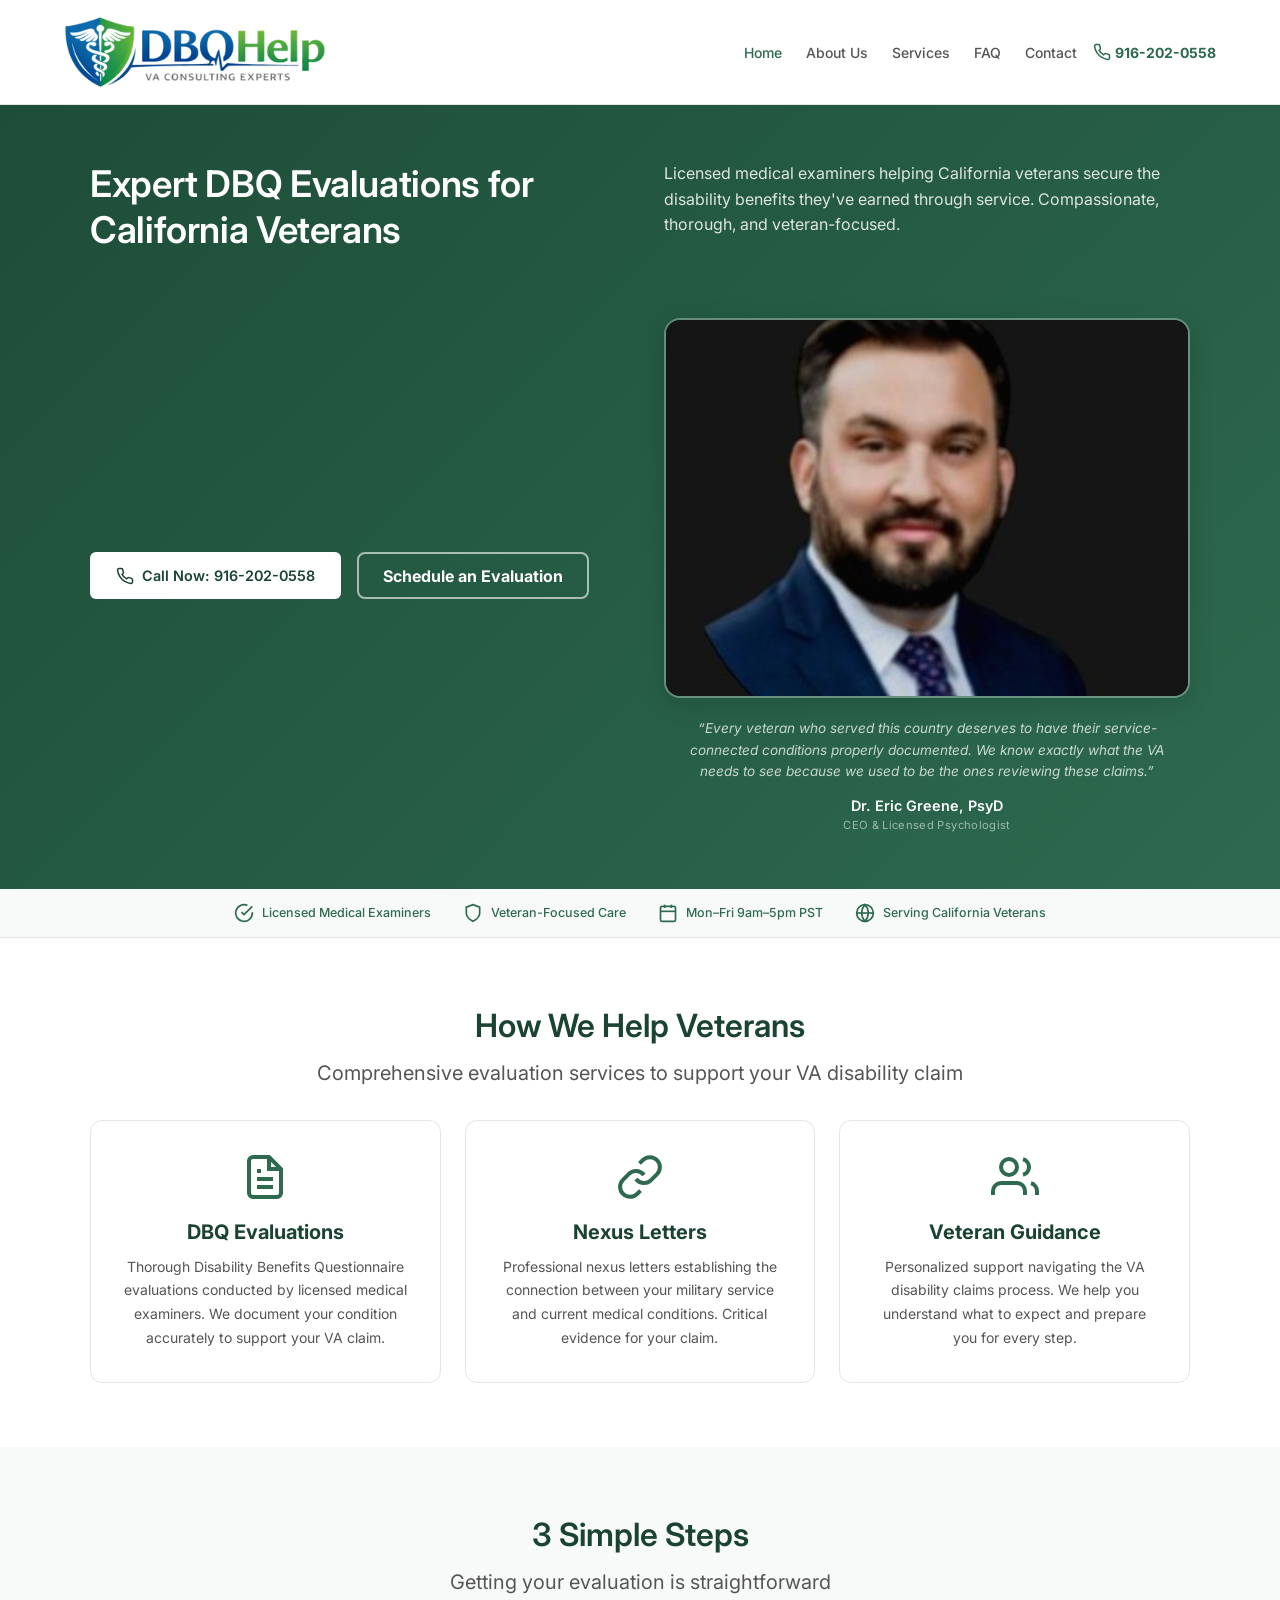
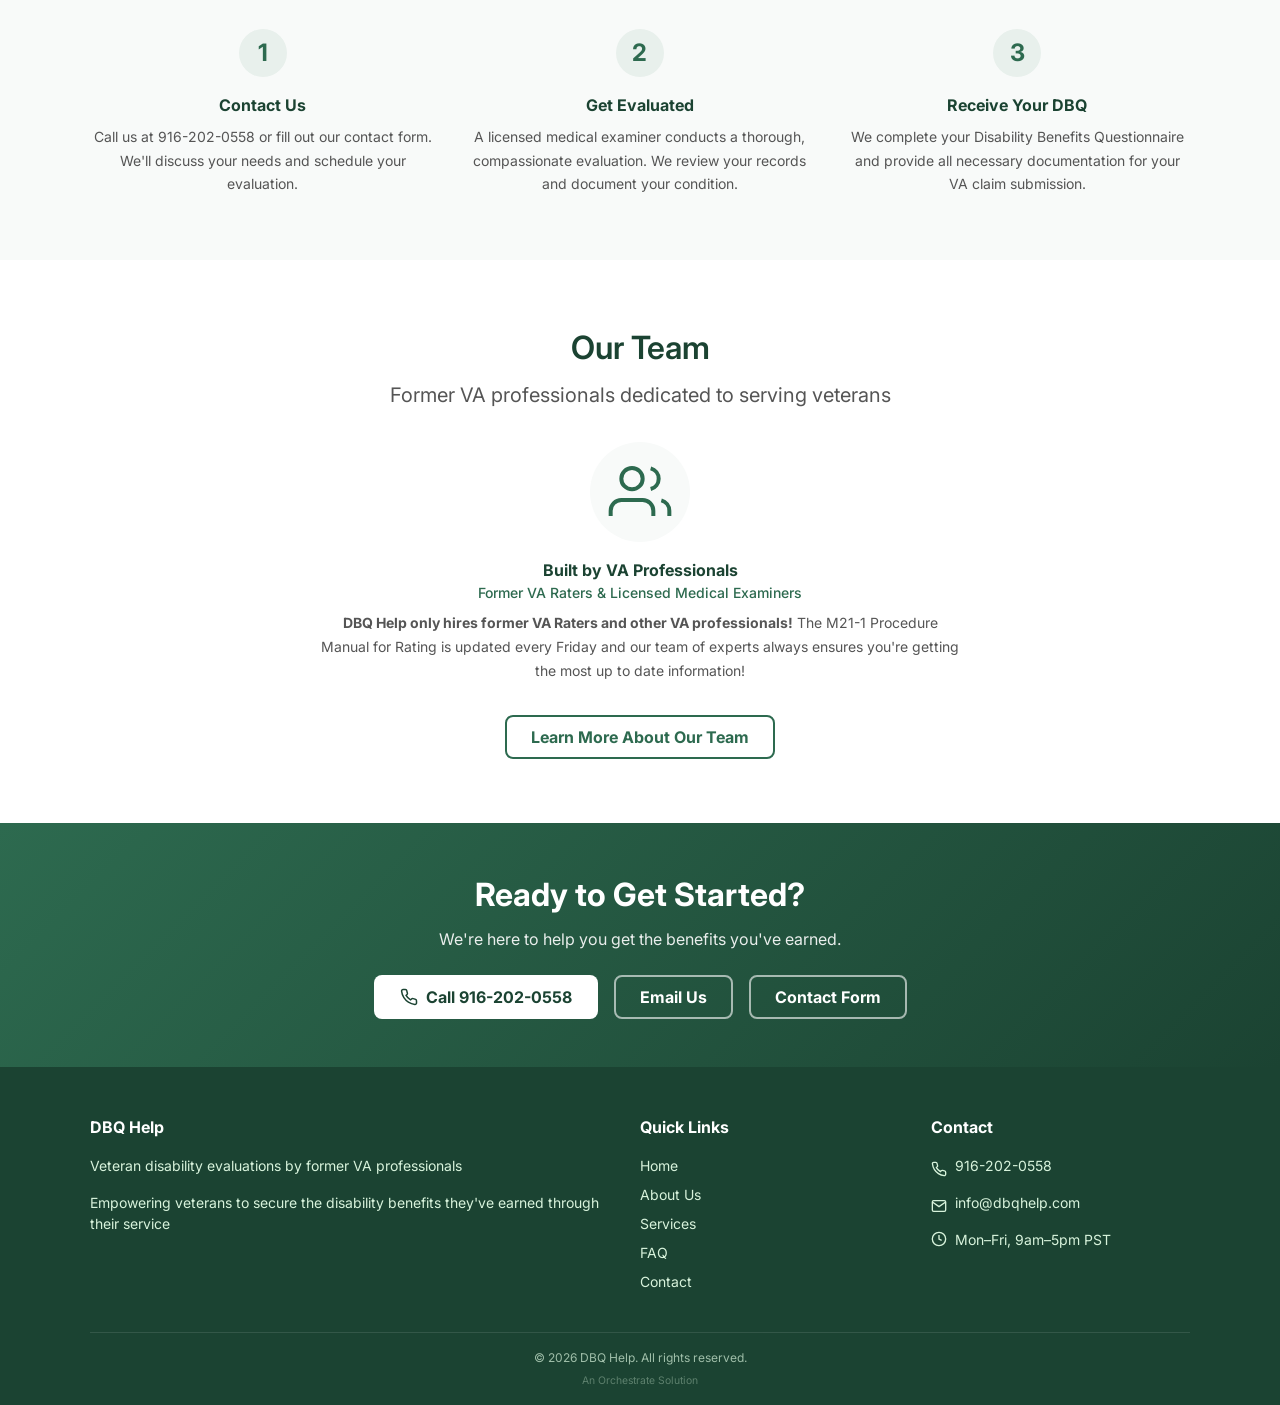
==== index.html @ 35b71bf2 "fix: Dr. Eric Greene (not Pete Green), add real photo" ====
<!DOCTYPE html><html data-theme="light" lang="en"><head><meta charset="UTF-8"><meta content="width=device-width,initial-scale=1" name="viewport"><link rel="icon" href="favicon.ico" type="image/x-icon"><link rel="apple-touch-icon" href="apple-touch-icon.png"><title>DBQ Help | California Veteran Disability Evaluations by Licensed Medical Examiners</title><meta content="Expert California DBQ evaluations, nexus letters, and veteran disability claim support from licensed medical examiners. Call 916-202-0558 for your evaluation today." name="description"><meta content="DBQ Help" name="author"><meta content="index, follow" name="robots"><meta content="#1b4332" name="theme-color"><link href="https://dbqhelp.com/" rel="canonical"><meta content="website" property="og:type"><meta content="https://dbqhelp.com/" property="og:url"><meta content="DBQ Help | California Veteran Disability Evaluations by Licensed Medical Examiners" property="og:title"><meta content="Expert DBQ evaluations, nexus letters, and veteran disability claim support. Licensed medical examiners serving California veterans." property="og:description"><meta content="DBQ Help" property="og:site_name"><meta property="og:image" content="https://dbqhelp.com/img/og-share.jpg"><meta property="og:image:width" content="1200"><meta property="og:image:height" content="630"><meta content="en_US" property="og:locale"><meta content="summary" name="twitter:card"><meta content="DBQ Help | Veteran Disability Evaluations" name="twitter:title"><meta content="Expert DBQ evaluations and nexus letters from licensed medical examiners. Call 916-202-0558." name="twitter:description"><meta name="twitter:image" content="https://dbqhelp.com/img/og-share.jpg"><script type="application/ld+json">{
    "@context": "https://schema.org",
    "@type": "MedicalBusiness",
    "name": "DBQ Help",
    "description": "Expert California DBQ evaluations, nexus letters, and veteran disability claim support from licensed medical examiners serving veterans throughout California.",
    "url": "https://dbqhelp.com/",
    "telephone": "+1-916-202-0558",
    "email": "info@dbqhelp.com",
    "priceRange": "$$",
    "openingHours": "Mo-Fr 09:00-17:00",
    "areaServed": { "@type": "State", "name": "California" },
    "medicalSpecialty": "Medical Evaluation"
  }</script><link href="https://fonts.googleapis.com" rel="preconnect"><link href="https://fonts.gstatic.com" rel="preconnect" crossorigin><link href="https://fonts.googleapis.com/css2?family=Inter:wght@400;500;700&display=swap" rel="stylesheet"><link href="cup-bundle.css" rel="stylesheet"><link href="dbq-theme.css" rel="stylesheet"><link href="dbq-mockup-a.css" rel="stylesheet"><script src="cup.js" type="module"></script><script src="https://orchestrate.solutions/badge.js" defer></script><meta name="geo.region" content="US-CA"><meta name="geo.placename" content="Sacramento, California"></head><body class="dbq-page"><a href="#main" class="dbq-skip-link">Skip to main content</a><header class="dbq-header" role="banner"><div class="dbq-header__inner"><a href="index.html" class="dbq-header__logo" aria-label="DBQ Help Home"><img src="logo.png" alt="DBQ Help" height="72" style="display:block"> </a><button aria-controls="main-nav" aria-expanded="false" aria-label="Toggle navigation" class="dbq-header__menu-btn" id="menu-toggle"><svg fill="none" stroke="currentColor" stroke-width="2" viewBox="0 0 24 24" aria-hidden="true" height="24" width="24"><path d="M3 12h18M3 6h18M3 18h18"/></svg></button><nav aria-label="Main navigation" class="dbq-header__nav" id="main-nav" role="navigation"><a href="index.html" aria-current="page">Home</a> <a href="about.html">About Us</a> <a href="services.html">Services</a> <a href="faq.html">FAQ</a> <a href="contact.html">Contact</a></nav><a href="tel:+19162020558" class="cup-hit-fill dbq-header__phone" aria-label="Call us at 916-202-0558"><svg fill="none" stroke="currentColor" stroke-width="2" viewBox="0 0 24 24" aria-hidden="true" height="18" width="18"><path d="M22 16.92v3a2 2 0 0 1-2.18 2 19.79 19.79 0 0 1-8.63-3.07 19.5 19.5 0 0 1-6-6 19.79 19.79 0 0 1-3.07-8.67A2 2 0 0 1 4.11 2h3a2 2 0 0 1 2 1.72 12.84 12.84 0 0 0 .7 2.81 2 2 0 0 1-.45 2.11L8.09 9.91a16 16 0 0 0 6 6l1.27-1.27a2 2 0 0 1 2.11-.45 12.84 12.84 0 0 0 2.81.7A2 2 0 0 1 22 16.92z"/></svg> <span class="dbq-phone-text">916-202-0558</span></a></div></header><main class="dbq-main" id="main"><section class="dbq-hero" aria-labelledby="hero-heading"><div class="dbq-hero__inner"><h1 id="hero-heading">Expert DBQ Evaluations for California Veterans</h1><p class="dbq-hero__subtitle">Licensed medical examiners helping California veterans secure the disability benefits they've earned through service. Compassionate, thorough, and veteran-focused.</p><div class="dbq-hero__actions"><a href="tel:+19162020558" class="dbq-btn dbq-btn--primary"><svg fill="none" stroke="currentColor" stroke-width="2" viewBox="0 0 24 24" aria-hidden="true" height="18" width="18"><path d="M22 16.92v3a2 2 0 0 1-2.18 2 19.79 19.79 0 0 1-8.63-3.07 19.5 19.5 0 0 1-6-6 19.79 19.79 0 0 1-3.07-8.67A2 2 0 0 1 4.11 2h3a2 2 0 0 1 2 1.72 12.84 12.84 0 0 0 .7 2.81 2 2 0 0 1-.45 2.11L8.09 9.91a16 16 0 0 0 6 6l1.27-1.27a2 2 0 0 1 2.11-.45 12.84 12.84 0 0 0 2.81.7A2 2 0 0 1 22 16.92z"/></svg> Call Now: 916-202-0558 </a><a href="contact.html" class="dbq-btn dbq-btn--secondary">Schedule an Evaluation</a></div><div class="dbq-hero__person"><div class="dbq-hero__photo"><img src="img/dr-greene.png" alt="Dr. Eric Greene — Licensed Psychologist and CEO of DBQ Help" width="600" height="750" loading="eager"></div><div class="dbq-hero__quote"><p class="dbq-hero__quote-text">“Every veteran who served this country deserves to have their service-connected conditions properly documented. We know exactly what the VA needs to see because we used to be the ones reviewing these claims.”</p><p class="dbq-hero__quote-author">Dr. Eric Greene, PsyD</p><p class="dbq-hero__quote-title">CEO &amp; Licensed Psychologist</p></div></div></div></section><section class="dbq-trust" aria-label="Trust indicators"><div class="dbq-trust__inner"><div class="dbq-trust__item"><svg fill="none" stroke="currentColor" stroke-width="2" viewBox="0 0 24 24" aria-hidden="true"><path d="M22 11.08V12a10 10 0 1 1-5.93-9.14"/><polyline points="22 4 12 14.01 9 11.01"/></svg> Licensed Medical Examiners</div><div class="dbq-trust__item"><svg fill="none" stroke="currentColor" stroke-width="2" viewBox="0 0 24 24" aria-hidden="true"><path d="M12 22s8-4 8-10V5l-8-3-8 3v7c0 6 8 10 8 10z"/></svg> Veteran-Focused Care</div><div class="dbq-trust__item"><svg fill="none" stroke="currentColor" stroke-width="2" viewBox="0 0 24 24" aria-hidden="true"><rect height="18" rx="2" ry="2" width="18" x="3" y="4"/><line x1="16" x2="16" y1="2" y2="6"/><line x1="8" x2="8" y1="2" y2="6"/><line x1="3" x2="21" y1="10" y2="10"/></svg> Mon–Fri 9am–5pm PST</div><div class="dbq-trust__item"><svg fill="none" stroke="currentColor" stroke-width="2" viewBox="0 0 24 24" aria-hidden="true"><circle cx="12" cy="12" r="10"/><path d="M2 12h20"/><path d="M12 2a15.3 15.3 0 0 1 4 10 15.3 15.3 0 0 1-4 10 15.3 15.3 0 0 1-4-10 15.3 15.3 0 0 1 4-10z"/></svg> Serving California Veterans</div></div></section><section class="dbq-section" aria-labelledby="services-heading"><div class="dbq-container"><div class="dbq-section__header"><h2 id="services-heading">How We Help Veterans</h2><p>Comprehensive evaluation services to support your VA disability claim</p></div><div class="dbq-cards"><div class="dbq-card"><div class="dbq-card__icon"><svg fill="none" stroke="currentColor" stroke-width="2" viewBox="0 0 24 24" aria-hidden="true"><path d="M14 2H6a2 2 0 0 0-2 2v16a2 2 0 0 0 2 2h12a2 2 0 0 0 2-2V8z"/><polyline points="14 2 14 8 20 8"/><line x1="16" x2="8" y1="13" y2="13"/><line x1="16" x2="8" y1="17" y2="17"/><polyline points="10 9 9 9 8 9"/></svg></div><h3>DBQ Evaluations</h3><p>Thorough Disability Benefits Questionnaire evaluations conducted by licensed medical examiners. We document your condition accurately to support your VA claim.</p></div><div class="dbq-card"><div class="dbq-card__icon"><svg fill="none" stroke="currentColor" stroke-width="2" viewBox="0 0 24 24" aria-hidden="true"><path d="M10 13a5 5 0 0 0 7.54.54l3-3a5 5 0 0 0-7.07-7.07l-1.72 1.71"/><path d="M14 11a5 5 0 0 0-7.54-.54l-3 3a5 5 0 0 0 7.07 7.07l1.71-1.71"/></svg></div><h3>Nexus Letters</h3><p>Professional nexus letters establishing the connection between your military service and current medical conditions. Critical evidence for your claim.</p></div><div class="dbq-card"><div class="dbq-card__icon"><svg fill="none" stroke="currentColor" stroke-width="2" viewBox="0 0 24 24" aria-hidden="true"><path d="M17 21v-2a4 4 0 0 0-4-4H5a4 4 0 0 0-4 4v2"/><circle cx="9" cy="7" r="4"/><path d="M23 21v-2a4 4 0 0 0-3-3.87"/><path d="M16 3.13a4 4 0 0 1 0 7.75"/></svg></div><h3>Veteran Guidance</h3><p>Personalized support navigating the VA disability claims process. We help you understand what to expect and prepare you for every step.</p></div></div></div></section><section class="dbq-section dbq-section--alt" aria-labelledby="process-heading"><div class="dbq-container"><div class="dbq-section__header"><h2 id="process-heading">3 Simple Steps</h2><p>Getting your evaluation is straightforward</p></div><div class="dbq-steps"><div class="dbq-step"><div class="dbq-step__number">1</div><h3>Contact Us</h3><p>Call us at 916-202-0558 or fill out our contact form. We'll discuss your needs and schedule your evaluation.</p></div><div class="dbq-step"><div class="dbq-step__number">2</div><h3>Get Evaluated</h3><p>A licensed medical examiner conducts a thorough, compassionate evaluation. We review your records and document your condition.</p></div><div class="dbq-step"><div class="dbq-step__number">3</div><h3>Receive Your DBQ</h3><p>We complete your Disability Benefits Questionnaire and provide all necessary documentation for your VA claim submission.</p></div></div></div></section><section class="dbq-section" aria-labelledby="team-heading"><div class="dbq-container"><div class="dbq-section__header"><h2 id="team-heading">Our Team</h2><p>Former VA professionals dedicated to serving veterans</p></div><div class="dbq-team"><div class="dbq-bio" style="max-width:640px;margin:0 auto;text-align:center"><div class="dbq-bio__photo" aria-hidden="true"><svg fill="none" stroke="currentColor" stroke-width="1.5" viewBox="0 0 24 24" height="64" width="64"><path d="M17 21v-2a4 4 0 0 0-4-4H5a4 4 0 0 0-4 4v2"/><circle cx="9" cy="7" r="4"/><path d="M23 21v-2a4 4 0 0 0-3-3.87"/><path d="M16 3.13a4 4 0 0 1 0 7.75"/></svg></div><h3>Built by VA Professionals</h3><p class="dbq-bio__title">Former VA Raters &amp; Licensed Medical Examiners</p><p><strong>DBQ Help only hires former VA Raters and other VA professionals!</strong> The M21-1 Procedure Manual for Rating is updated every Friday and our team of experts always ensures you're getting the most up to date information!</p></div></div><div style="text-align:center;margin-top:var(--cup-space-xl)"><a href="about.html" class="dbq-btn dbq-btn--outline">Learn More About Our Team</a></div></div></section><section class="dbq-cta" aria-labelledby="cta-heading"><h2 id="cta-heading">Ready to Get Started?</h2><p>We're here to help you get the benefits you've earned.</p><div class="dbq-cta__actions"><a href="tel:+19162020558" class="dbq-btn dbq-btn--primary"><svg fill="none" stroke="currentColor" stroke-width="2" viewBox="0 0 24 24" aria-hidden="true" height="18" width="18"><path d="M22 16.92v3a2 2 0 0 1-2.18 2 19.79 19.79 0 0 1-8.63-3.07 19.5 19.5 0 0 1-6-6 19.79 19.79 0 0 1-3.07-8.67A2 2 0 0 1 4.11 2h3a2 2 0 0 1 2 1.72 12.84 12.84 0 0 0 .7 2.81 2 2 0 0 1-.45 2.11L8.09 9.91a16 16 0 0 0 6 6l1.27-1.27a2 2 0 0 1 2.11-.45 12.84 12.84 0 0 0 2.81.7A2 2 0 0 1 22 16.92z"/></svg> Call 916-202-0558 </a><a href="mailto:info@dbqhelp.com" class="dbq-btn dbq-btn--secondary">Email Us</a> <a href="contact.html" class="dbq-btn dbq-btn--secondary">Contact Form</a></div></section></main><footer class="dbq-footer" role="contentinfo"><div class="dbq-footer__inner"><div><h3>DBQ Help</h3><p>Veteran disability evaluations by former VA professionals</p><p>Empowering veterans to secure the disability benefits they've earned through their service</p></div><div><h3>Quick Links</h3><a href="index.html">Home</a> <a href="about.html">About Us</a> <a href="services.html">Services</a> <a href="faq.html">FAQ</a> <a href="contact.html">Contact</a></div><div><h3>Contact</h3><div class="dbq-footer__contact-item"><svg fill="none" stroke="currentColor" stroke-width="2" viewBox="0 0 24 24" aria-hidden="true"><path d="M22 16.92v3a2 2 0 0 1-2.18 2 19.79 19.79 0 0 1-8.63-3.07 19.5 19.5 0 0 1-6-6 19.79 19.79 0 0 1-3.07-8.67A2 2 0 0 1 4.11 2h3a2 2 0 0 1 2 1.72 12.84 12.84 0 0 0 .7 2.81 2 2 0 0 1-.45 2.11L8.09 9.91a16 16 0 0 0 6 6l1.27-1.27a2 2 0 0 1 2.11-.45 12.84 12.84 0 0 0 2.81.7A2 2 0 0 1 22 16.92z"/></svg> <a href="tel:+19162020558">916-202-0558</a></div><div class="dbq-footer__contact-item"><svg fill="none" stroke="currentColor" stroke-width="2" viewBox="0 0 24 24" aria-hidden="true"><path d="M4 4h16c1.1 0 2 .9 2 2v12c0 1.1-.9 2-2 2H4c-1.1 0-2-.9-2-2V6c0-1.1.9-2 2-2z"/><polyline points="22,6 12,13 2,6"/></svg> <a href="mailto:info@dbqhelp.com">info@dbqhelp.com</a></div><div class="dbq-footer__contact-item"><svg fill="none" stroke="currentColor" stroke-width="2" viewBox="0 0 24 24" aria-hidden="true"><circle cx="12" cy="12" r="10"/><polyline points="12 6 12 12 16 14"/></svg> Mon–Fri, 9am–5pm PST</div></div></div><div class="dbq-footer__bottom"><p>© 2026 DBQ Help. All rights reserved.</p><cup-powered-by></cup-powered-by></div></footer><script src="dbq-app.js"></script><!-- Analytics --><script async src="https://www.googletagmanager.com/gtag/js?id=G-XXXXXXXXXX"></script><script>window.dataLayer=window.dataLayer||[];function gtag(){dataLayer.push(arguments)}gtag("js",new Date);gtag("config","G-XXXXXXXXXX")</script><script>(function(c,l,a,r,i,t,y){c[a]=c[a]||function(){(c[a].q=c[a].q||[]).push(arguments)};t=l.createElement(r);t.async=1;t.src="https://www.clarity.ms/tag/"+i;y=l.getElementsByTagName(r)[0];y.parentNode.insertBefore(t,y)})(window,document,"clarity","script","CLARITY_ID")</script></body></html>
---- cup-bundle.css ----
/* cup-core production bundle — single file, no @import waterfall */
/* Generated: 2026-04-17 — includes: reset, tokens, a11y, nano, micro, components, motion, responsive, print, light theme */
/* Excluded: dark.css (unused — site is light-only) */

/* Explicit layer order: cup-override LAST so dbq-theme.css overrides default theme */
@layer cup-reset, cup-tokens, cup-nano, cup-micro, cup-component, cup-motion, cup-theme, cup-override;

/* === reset.css === */
/* cup-core/reset.css — Minimal Reset
 * Opinionated defaults for consistent cross-browser rendering.
 * Does not fight the platform — just normalizes the gaps. */

@layer cup-reset {
  *,
  *::before,
  *::after {
    box-sizing: border-box;
  }

  * {
    margin: 0;
    padding: 0;
  }

  html {
    color-scheme: dark light;
    -webkit-text-size-adjust: 100%;
    -moz-text-size-adjust: 100%;
    text-size-adjust: 100%;
    -webkit-font-smoothing: antialiased;
    -moz-osx-font-smoothing: grayscale;
  }

  body {
    font-family: var(--cup-font-family);
    font-size: var(--cup-font-size-base);
    line-height: var(--cup-line-height);
    color: var(--cup-color-on-surface);
    background-color: var(--cup-color-surface);
  }

  img,
  picture,
  video,
  canvas,
  svg {
    display: block;
    max-width: 100%;
  }

  input,
  button,
  textarea,
  select {
    font: inherit;
    color: inherit;
  }

  button {
    cursor: pointer;
    border: none;
    background: none;
  }

  a {
    color: inherit;
    text-decoration: none;
  }

  ul,
  ol {
    list-style: none;
  }

  table {
    border-collapse: collapse;
    border-spacing: 0;
  }

  h1, h2, h3, h4, h5, h6 {
    font-size: inherit;
    font-weight: inherit;
  }

  fieldset {
    border: none;
  }

  /* Remove default summary marker */
  summary {
    cursor: pointer;
  }

  /* Hidden but accessible */
  .cup-sr-only {
    position: absolute;
    width: 1px;
    height: 1px;
    padding: 0;
    margin: -1px;
    overflow: hidden;
    clip: rect(0, 0, 0, 0);
    white-space: nowrap;
    border: 0;
  }
}


/* === tokens.css === */
/* cup-core/tokens.css — Design Tokens
 * All visual decisions as CSS custom properties.
 * Override at any scope to customize. */

@layer cup-tokens {
:root {
  /* ── Color: Semantic, not decorative ── */
  --cup-color-surface:      #1a1a2e;
  --cup-color-on-surface:   #e0e0e0;
  --cup-color-surface-alt:  #16213e;
  --cup-color-primary:      #4fc3f7;
  --cup-color-on-primary:   #000000;
  --cup-color-secondary:    #b0bec5;
  --cup-color-error:        #ef5350;
  --cup-color-on-error:     #ffffff;
  --cup-color-success:      #66bb6a;
  --cup-color-warning:      #ffa726;
  --cup-color-info:         #29b6f6;
  --cup-color-border:       #333333;
  --cup-color-focus:        #4fc3f7;
  --cup-color-disabled:     #555555;
  --cup-color-on-disabled:  #999999;
  --cup-color-placeholder:  #888888;

  /* ── Spacing: Consistent rhythm ── */
  --cup-space-2xs: 0.125rem;  /*  2px */
  --cup-space-xs:  0.25rem;   /*  4px */
  --cup-space-sm:  0.5rem;    /*  8px */
  --cup-space-md:  1rem;      /* 16px */
  --cup-space-lg:  1.5rem;    /* 24px */
  --cup-space-xl:  2rem;      /* 32px */
  --cup-space-2xl: 3rem;      /* 48px */

  /* ── Typography ── */
  --cup-font-family:       system-ui, -apple-system, 'Segoe UI', Roboto, sans-serif;
  --cup-font-family-mono:  ui-monospace, 'Cascadia Code', 'Fira Code', monospace;
  --cup-font-size-xs:   0.75rem;    /* 12px */
  --cup-font-size-sm:   0.875rem;   /* 14px */
  --cup-font-size-base: 1rem;       /* 16px */
  --cup-font-size-lg:   1.25rem;    /* 20px */
  --cup-font-size-xl:   1.5rem;     /* 24px */
  --cup-font-size-2xl:  2rem;       /* 32px */
  --cup-font-weight-normal: 400;
  --cup-font-weight-medium: 500;
  --cup-font-weight-bold:   700;
  --cup-line-height:        1.5;
  --cup-line-height-tight:  1.25;

  /* ── Shape ── */
  --cup-radius-sm:   4px;
  --cup-radius-md:   8px;
  --cup-radius-lg:   12px;
  --cup-radius-full: 9999px;

  /* ── Motion ── */
  --cup-transition-fast:   150ms ease;
  --cup-transition-normal: 250ms ease;
  --cup-transition-slow:   400ms ease;
  --cup-easing-spring:     cubic-bezier(.34, 1.56, .64, 1);
  --cup-easing-bounce:     cubic-bezier(.34, .66, .66, 1);
  --cup-easing-smooth:     cubic-bezier(.4, 0, .2, 1);

  /* ── Breakpoints (used via @media) ── */
  --cup-bp-sm:  640px;
  --cup-bp-md:  768px;
  --cup-bp-lg: 1024px;
  --cup-bp-xl: 1280px;

  /* ── Elevation ── */
  --cup-shadow-color: 0 0% 0%;
  --cup-shadow-sm:  0  1px  2px hsl(var(--cup-shadow-color) / 0.3);
  --cup-shadow-md:  0  4px  8px hsl(var(--cup-shadow-color) / 0.3);
  --cup-shadow-lg:  0  8px 24px hsl(var(--cup-shadow-color) / 0.3);
  --cup-shadow-xl:  0 16px 48px hsl(var(--cup-shadow-color) / 0.4);

  /* ── Touch Target ── */
  --cup-touch-min: 44px;

  /* ── Z-Index Scale ── */
  --cup-z-dropdown: 100;
  --cup-z-sticky:   200;
  --cup-z-overlay:  300;
  --cup-z-modal:    400;
  --cup-z-toast:    500;
}
} /* end @layer cup-tokens */


/* === a11y.css === */
/* cup-core/a11y.css — Accessibility Utilities
 * Focus rings, reduced motion, high contrast, screen reader helpers. */

@layer cup-nano {

  /* ── Focus Ring ── */
  :focus-visible {
    outline: 2px solid var(--cup-color-focus);
    outline-offset: 2px;
  }

  /* Remove outline for mouse users */
  :focus:not(:focus-visible) {
    outline: none;
  }

  /* ── Reduced Motion ── */
  @media (prefers-reduced-motion: reduce) {
    *,
    *::before,
    *::after {
      animation-duration: 0.01ms !important;
      animation-iteration-count: 1 !important;
      transition-duration: 0.01ms !important;
      scroll-behavior: auto !important;
    }
  }

  /* ── High Contrast ── */
  @media (forced-colors: active) {
    .cup-input {
      border: 1px solid ButtonText;
    }

    .cup-input:focus-visible {
      outline: 2px solid Highlight;
    }

    .cup-error {
      color: LinkText;
    }
  }

  /* ── Increased Contrast ── */
  @media (prefers-contrast: more) {
    :root {
      --cup-color-border: #666666;
      --cup-color-placeholder: #aaaaaa;
    }

    .cup-button {
      border-width: 2px;
    }

    .cup-input {
      border-width: 2px;
    }
  }

  /* ── Hit Fill ── */
  /* Stretch interactive element to fill flex/grid parent height.
   * Content stays centered. No sibling disruption.
   * Use on links, buttons, icons inside flex containers
   * where the visual element is smaller than the ideal hit area. */
  .cup-hit-fill {
    align-self: stretch;
    display: inline-flex;
    align-items: center;
  }

  /* ── Skip Link ── */
  .cup-skip-link {
    position: absolute;
    top: -100%;
    left: var(--cup-space-md);
    padding: var(--cup-space-sm) var(--cup-space-md);
    background: var(--cup-color-primary);
    color: var(--cup-color-on-primary);
    border-radius: var(--cup-radius-sm);
    z-index: var(--cup-z-toast);
    font-weight: var(--cup-font-weight-medium);
    text-decoration: none;
  }

  .cup-skip-link:focus {
    top: var(--cup-space-md);
  }
}


/* === css/nano.css === */
/* cup-core/css/nano.css — Nano Component Styles
 * Each nano is a single CSS concern: label, input, hint, error, icon, skeleton, divider.
 * These are the atoms everything else composes. */

/* @property must be top-level (not inside @layer) for percentage interpolation */
@property --cup-ripple-expand {
  syntax: '<percentage>';
  initial-value: 0%;
  inherits: false;
}

@layer cup-nano {

  /* ── Label ── */
  .cup-label {
    display: block;
    font-size: var(--cup-font-size-sm);
    font-weight: var(--cup-font-weight-medium);
    color: var(--cup-color-on-surface);
    margin-bottom: var(--cup-space-xs);
    line-height: var(--cup-line-height-tight);
  }



  /* ── Input ── */
  .cup-input {
    display: block;
    width: 100%;
    padding: var(--cup-space-sm) var(--cup-space-md);
    font-size: var(--cup-font-size-base);
    line-height: var(--cup-line-height);
    color: var(--cup-color-on-surface);
    background-color: var(--cup-color-surface);
    border: 1px solid var(--cup-color-border);
    border-radius: var(--cup-radius-sm);
    transition: border-color var(--cup-transition-fast),
                box-shadow var(--cup-transition-fast);
    outline: none;
  }

  .cup-input::placeholder {
    color: var(--cup-color-placeholder);
  }

  .cup-input:focus-visible {
    border-color: var(--cup-color-focus);
    box-shadow: 0 0 0 2px color-mix(in srgb, var(--cup-color-focus) 30%, transparent);
  }

  .cup-input[aria-invalid="true"] {
    border-color: var(--cup-color-error);
  }

  .cup-input[aria-invalid="true"]:focus-visible {
    box-shadow: 0 0 0 2px color-mix(in srgb, var(--cup-color-error) 30%, transparent);
  }

  .cup-input:disabled {
    background-color: var(--cup-color-disabled);
    color: var(--cup-color-on-disabled);
    cursor: not-allowed;
    opacity: 0.7;
  }

  .cup-input[readonly] {
    background-color: var(--cup-color-surface-alt);
    cursor: default;
  }

  /* Native select styling */
  select.cup-input {
    appearance: none;
    background-image: url("data:image/svg+xml,%3Csvg xmlns='http://www.w3.org/2000/svg' width='12' height='12' viewBox='0 0 12 12'%3E%3Cpath fill='%23888' d='M6 8L1 3h10z'/%3E%3C/svg%3E");
    background-repeat: no-repeat;
    background-position: right var(--cup-space-sm) center;
    padding-right: var(--cup-space-xl);
  }

  /* Textarea */
  textarea.cup-input {
    resize: vertical;
    min-height: 5rem;
  }

  /* ── Hint ── */
  .cup-hint {
    display: block;
    font-size: var(--cup-font-size-xs);
    color: var(--cup-color-secondary);
    margin-top: var(--cup-space-xs);
    line-height: var(--cup-line-height);
  }

  /* ── Error ── */
  .cup-error {
    display: block;
    font-size: var(--cup-font-size-xs);
    color: var(--cup-color-error);
    margin-top: var(--cup-space-xs);
    line-height: var(--cup-line-height);
  }



  /* ── Icon ── */
  .cup-icon {
    display: inline-flex;
    align-items: center;
    justify-content: center;
    width: 1.25em;
    height: 1.25em;
    flex-shrink: 0;
    vertical-align: middle;
  }

  .cup-icon svg {
    width: 100%;
    height: 100%;
    fill: currentColor;
  }

  .cup-icon[data-size="sm"] {
    width: 1em;
    height: 1em;
  }

  .cup-icon[data-size="lg"] {
    width: 1.5em;
    height: 1.5em;
  }

  /* ── Skeleton ── */
  .cup-skeleton {
    display: block;
    background: linear-gradient(
      90deg,
      var(--cup-color-border) 25%,
      var(--cup-color-surface-alt) 50%,
      var(--cup-color-border) 75%
    );
    background-size: 200% 100%;
    animation: cup-shimmer 1.5s ease-in-out infinite;
    border-radius: var(--cup-radius-sm);
    min-height: 1rem;
  }

  .cup-skeleton[data-variant="text"] {
    height: 1em;
    width: 80%;
    border-radius: var(--cup-radius-sm);
  }

  .cup-skeleton[data-variant="circle"] {
    width: 2.5rem;
    height: 2.5rem;
    border-radius: var(--cup-radius-full);
  }

  .cup-skeleton[data-variant="rect"] {
    height: 4rem;
    width: 100%;
  }

  @keyframes cup-shimmer {
    0%   { background-position: 200% 0; }
    100% { background-position: -200% 0; }
  }

  /* ── Divider ── */
  .cup-divider {
    border: none;
    border-top: 1px solid var(--cup-color-border);
    margin: var(--cup-space-md) 0;
  }

  .cup-divider[data-vertical] {
    border-top: none;
    border-left: 1px solid var(--cup-color-border);
    margin: 0 var(--cup-space-md);
    align-self: stretch;
    height: auto;
    width: 0;
  }

  /* ── Focus Ring (global) ── */
  :focus-visible {
    outline: 2px solid var(--cup-color-focus);
    outline-offset: 2px;
  }

  /* ── Effects ── */
  /* Clean entrance/exit/emphasis effects — data-attribute driven.
   * Usage: <div data-effect="fade-in">...</div>
   * All durations use transition tokens. All respect prefers-reduced-motion. */

  /* Entrance */
  @keyframes cup-fade-in {
    from { opacity: 0; }
    to   { opacity: 1; }
  }

  @keyframes cup-slide-up {
    from { opacity: 0; transform: translateY(0.5rem); }
    to   { opacity: 1; transform: translateY(0); }
  }

  @keyframes cup-scale-in {
    from { opacity: 0; transform: scale(0.9); }
    to   { opacity: 1; transform: scale(1); }
  }

  /* Exit */
  @keyframes cup-fade-out {
    from { opacity: 1; }
    to   { opacity: 0; }
  }

  @keyframes cup-slide-down {
    from { opacity: 1; transform: translateY(0); }
    to   { opacity: 0; transform: translateY(0.5rem); }
  }

  /* Emphasis */
  @keyframes cup-pulse {
    0%, 100% { opacity: 1; }
    50%      { opacity: 0.6; }
  }

  @keyframes cup-shake {
    0%, 100% { transform: translateX(0); }
    20%      { transform: translateX(-4px); }
    40%      { transform: translateX(4px); }
    60%      { transform: translateX(-2px); }
    80%      { transform: translateX(2px); }
  }

  /* Feedback — ripple wave (subtle lighten ring passes through the element)
   * Uses @property --cup-ripple-expand for smooth percentage interpolation.
   * White gradient + mix-blend-mode:overlay lightens the element's own colors
   * without adding a separate hue — invisible on background, visible on content.
   */
  @keyframes cup-ripple-wave {
    0%   { --cup-ripple-expand: 0%;   opacity: 1; }
    80%  { opacity: 0.5; }
    100% { --cup-ripple-expand: 100%; opacity: 0; }
  }

  [data-effect="ripple"] {
    position: relative;
    overflow: hidden;
  }

  [data-effect="ripple"]::after {
    content: '';
    position: absolute;
    inset: -50%;
    pointer-events: none;
    border-radius: inherit;
    background: radial-gradient(
      circle at center,
      transparent calc(var(--cup-ripple-expand) - 6%),
      rgba(255, 255, 255, 0.08) calc(var(--cup-ripple-expand) - 3%),
      rgba(255, 255, 255, 0.18) var(--cup-ripple-expand),
      rgba(255, 255, 255, 0.08) calc(var(--cup-ripple-expand) + 3%),
      transparent calc(var(--cup-ripple-expand) + 6%),
      transparent 100%
    );
    animation: cup-ripple-wave 1.4s ease-out both;
    mix-blend-mode: overlay;
  }

  /* Data-attribute activation */
  [data-effect="fade-in"]    { animation: cup-fade-in   250ms ease both; }
  [data-effect="slide-up"]   { animation: cup-slide-up  250ms ease both; }
  [data-effect="scale-in"]   { animation: cup-scale-in  250ms ease both; }
  [data-effect="fade-out"]   { animation: cup-fade-out  250ms ease both; }
  [data-effect="slide-down"] { animation: cup-slide-down 250ms ease both; }
  [data-effect="pulse"]      { animation: cup-pulse 1s ease infinite; }
  [data-effect="shake"]      { animation: cup-shake 400ms ease; }

  /* Speed modifiers */
  [data-effect-speed="fast"] { animation-duration: 150ms; }
  [data-effect-speed="slow"] { animation-duration: 400ms; }

  /* Delay modifiers */
  [data-effect-delay="100"] { animation-delay: 100ms; }
  [data-effect-delay="200"] { animation-delay: 200ms; }
  [data-effect-delay="300"] { animation-delay: 300ms; }
  [data-effect-delay="500"] { animation-delay: 500ms; }

  /* ── Powered-by attribution ── */
  cup-powered-by {
    display: block;
    margin-top: var(--cup-space-xs);
    transition: opacity var(--cup-transition-normal);
  }
  .cup-powered-by {
    font-size: 0.65rem;
    opacity: 0.5;
    transition: opacity var(--cup-transition-fast);
  }
  .cup-powered-by:hover {
    opacity: 0.7;
  }
  .cup-powered-by__link {
    color: inherit;
    font-size: inherit;
    line-height: inherit;
    text-decoration: none;
  }
  .cup-powered-by__link:hover {
    text-decoration: underline;
  }
  .cup-powered-by__sol {
    cursor: pointer;
    transition: opacity var(--cup-transition-fast);
  }
  .cup-powered-by__sol:hover,
  .cup-powered-by__sol:focus-visible {
    opacity: 1;
    text-decoration: underline;
  }

  /* ── Theme Picker ── */
  cup-theme-picker {
    display: inline-block;
  }
  .cup-theme-picker__trigger {
    cursor: pointer;
    font-size: inherit;
    opacity: 0.4;
    transition: opacity var(--cup-transition-fast);
    user-select: none;
  }
  .cup-theme-picker__trigger:hover,
  .cup-theme-picker__trigger:focus-visible {
    opacity: 0.8;
  }
  .cup-tp__backdrop {
    display: none; /* kept for backward compat but no longer used */
  }
  .cup-tp {
    position: fixed;
    top: 60px;
    right: var(--cup-space-md);
    width: 340px;
    max-height: 85vh;
    overflow-y: auto;
    display: flex;
    flex-direction: column;
    background: var(--cup-color-surface);
    color: var(--cup-color-on-surface);
    border: 1px solid var(--cup-color-border);
    border-radius: var(--cup-radius-md);
    box-shadow: var(--cup-shadow-lg);
    z-index: 2147483647;
    font-size: var(--cup-font-size-sm);
    resize: none;
  }
  .cup-tp__header {
    display: flex;
    justify-content: space-between;
    align-items: center;
    padding: var(--cup-space-xs) var(--cup-space-sm);
    border-bottom: 1px solid var(--cup-color-border);
    user-select: none;
  }
  .cup-tp__drag-handle { cursor: grab; }
  .cup-tp__drag-handle:active { cursor: grabbing; }
  .cup-tp__title {
    font-weight: 700;
    font-size: var(--cup-font-size-sm);
    white-space: nowrap;
  }
  .cup-tp__header-btns {
    display: flex;
    gap: var(--cup-space-2xs);
  }
  .cup-tp__minimize,
  .cup-tp__close {
    background: none;
    border: none;
    color: var(--cup-color-on-surface);
    font-size: var(--cup-font-size-lg);
    cursor: pointer;
    line-height: 1;
    padding: 0 var(--cup-space-2xs);
    opacity: 0.6;
  }
  .cup-tp__minimize:hover,
  .cup-tp__close:hover { opacity: 1; }

  /* ── Tabs ── */
  .cup-tp__tabs {
    display: flex;
    border-bottom: 1px solid var(--cup-color-border);
  }
  .cup-tp__tab {
    flex: 1;
    padding: var(--cup-space-xs);
    font-size: var(--cup-font-size-xs);
    font-family: inherit;
    background: none;
    border: none;
    border-bottom: 2px solid transparent;
    color: var(--cup-color-on-surface);
    cursor: pointer;
    opacity: 0.6;
    transition: opacity var(--cup-transition-fast), border-color var(--cup-transition-fast);
    white-space: nowrap;
  }
  .cup-tp__tab:hover { opacity: 0.9; }
  .cup-tp__tab--active {
    opacity: 1;
    border-bottom-color: var(--cup-color-primary);
    font-weight: 600;
  }
  .cup-tp__tab-body {
    flex: 1;
    overflow-y: auto;
    padding: var(--cup-space-sm);
    display: flex;
    flex-direction: column;
    gap: var(--cup-space-sm);
  }
  .cup-tp__tab-content {
    display: flex;
    flex-direction: column;
    gap: var(--cup-space-sm);
  }

  /* ── Resize handle ── */
  .cup-tp__resize-handle {
    text-align: right;
    padding: 0 var(--cup-space-2xs);
    font-size: 10px;
    cursor: nwse-resize;
    opacity: 0.3;
    user-select: none;
    line-height: 1;
  }
  .cup-tp__resize-handle:hover { opacity: 0.7; }
  .cup-tp__section-title {
    font-weight: 600;
    font-size: var(--cup-font-size-xs);
    text-transform: uppercase;
    letter-spacing: 0.05em;
    opacity: 0.6;
    margin-bottom: var(--cup-space-xs);
  }
  .cup-tp__presets {
    display: grid;
    grid-template-columns: 1fr 1fr;
    gap: var(--cup-space-xs);
  }
  .cup-tp__preset {
    display: flex;
    flex-direction: column;
    align-items: center;
    gap: var(--cup-space-2xs);
    padding: var(--cup-space-xs);
    background: var(--cup-color-surface-alt);
    border: 1px solid var(--cup-color-border);
    border-radius: var(--cup-radius-sm);
    cursor: pointer;
    transition: border-color var(--cup-transition-fast);
    color: var(--cup-color-on-surface);
    font-family: inherit;
  }
  .cup-tp__preset:hover {
    border-color: var(--cup-color-primary);
  }
  .cup-tp__preset--active {
    border-color: var(--cup-color-primary);
    box-shadow: 0 0 0 1px var(--cup-color-primary);
  }
  .cup-tp__preset-swatches {
    display: flex;
    gap: 2px;
  }
  .cup-tp__preset-dot {
    width: 14px;
    height: 14px;
    border-radius: var(--cup-radius-full);
    border: 1px solid rgba(128,128,128,0.3);
  }
  .cup-tp__preset-name {
    font-size: var(--cup-font-size-xs);
    white-space: nowrap;
  }
  .cup-tp__colors {
    display: grid;
    grid-template-columns: 1fr 1fr;
    gap: var(--cup-space-xs);
  }
  .cup-tp__color-row {
    display: flex;
    align-items: center;
    gap: var(--cup-space-xs);
    cursor: pointer;
  }
  .cup-tp__swatch {
    width: 28px;
    height: 28px;
    border: 1px solid var(--cup-color-border);
    border-radius: var(--cup-radius-sm);
    padding: 0;
    cursor: pointer;
    flex-shrink: 0;
  }
  .cup-tp__color-label {
    font-size: var(--cup-font-size-xs);
  }
  .cup-tp__actions {
    display: flex;
    gap: var(--cup-space-xs);
    flex-wrap: wrap;
  }
  .cup-tp__btn {
    flex: 1;
    min-width: 0;
    padding: var(--cup-space-xs) var(--cup-space-sm);
    font-size: var(--cup-font-size-xs);
    font-family: inherit;
    border: 1px solid var(--cup-color-border);
    border-radius: var(--cup-radius-sm);
    background: var(--cup-color-surface-alt);
    color: var(--cup-color-on-surface);
    cursor: pointer;
    transition: background var(--cup-transition-fast);
    white-space: nowrap;
  }
  .cup-tp__btn:hover {
    background: var(--cup-color-primary);
    color: var(--cup-color-on-primary);
    border-color: var(--cup-color-primary);
  }
  /* Advanced Settings */
  .cup-tp__adv-toggle {
    display: flex;
    align-items: center;
    gap: var(--cup-space-xs);
    width: 100%;
    padding: var(--cup-space-xs) 0;
    margin-top: var(--cup-space-xs);
    font-size: var(--cup-font-size-xs);
    font-family: inherit;
    color: var(--cup-color-on-surface);
    background: none;
    border: none;
    border-top: 1px solid var(--cup-color-border);
    cursor: pointer;
    opacity: 0.7;
    transition: opacity var(--cup-transition-fast);
  }
  .cup-tp__adv-toggle:hover { opacity: 1; }
  .cup-tp__adv-arrow {
    display: inline-block;
    font-size: 0.6em;
    transition: transform var(--cup-transition-fast);
  }
  .cup-tp__adv-toggle[aria-expanded="true"] .cup-tp__adv-arrow {
    transform: rotate(90deg);
  }
  .cup-tp__adv-body {
    max-height: 200px;
    overflow-y: auto;
  }

  /* ── Inspector Tab ── */
  .cup-insp__controls {
    display: flex;
    align-items: center;
    gap: var(--cup-space-xs);
    flex-wrap: wrap;
  }
  .cup-insp__pick-btn {
    font-weight: 600;
  }
  .cup-insp__pick-btn--on {
    background: var(--cup-color-primary);
    color: var(--cup-color-on-primary);
    border-color: var(--cup-color-primary);
  }
  .cup-insp__multi-label {
    font-size: var(--cup-font-size-xs);
    display: flex;
    align-items: center;
    gap: var(--cup-space-2xs);
    cursor: pointer;
  }
  .cup-insp__content {
    display: flex;
    flex-direction: column;
    gap: var(--cup-space-xs);
  }
  .cup-insp__empty {
    font-size: var(--cup-font-size-xs);
    opacity: 0.5;
    text-align: center;
    padding: var(--cup-space-md) 0;
  }
  .cup-insp__meta {
    font-size: var(--cup-font-size-xs);
    opacity: 0.7;
  }
  .cup-insp__section {
    display: flex;
    flex-direction: column;
    gap: var(--cup-space-2xs);
  }
  .cup-insp__props {
    display: flex;
    flex-direction: column;
    gap: 1px;
  }
  .cup-insp__prop {
    display: flex;
    align-items: center;
    gap: var(--cup-space-2xs);
    font-size: 11px;
    padding: 2px 0;
  }
  .cup-insp__prop-name {
    min-width: 100px;
    flex-shrink: 0;
    opacity: 0.7;
    font-family: monospace;
    font-size: 10px;
  }
  .cup-insp__prop-value {
    flex: 1;
    min-width: 0;
    background: var(--cup-color-surface-alt);
    border: 1px solid transparent;
    border-radius: var(--cup-radius-sm);
    color: var(--cup-color-on-surface);
    font-family: monospace;
    font-size: 10px;
    padding: 2px 4px;
  }
  .cup-insp__prop-value:focus {
    border-color: var(--cup-color-primary);
    outline: none;
  }
  .cup-insp__prop-value--mod {
    color: #ff9800;
    border-color: #ff9800;
  }
  .cup-insp__prop-token {
    font-size: 9px;
    background: var(--cup-color-surface-alt);
    border-radius: var(--cup-radius-sm);
    padding: 1px 4px;
    color: var(--cup-color-primary);
    cursor: pointer;
    white-space: nowrap;
    flex-shrink: 0;
  }
  .cup-insp__prop-token:hover {
    text-decoration: underline;
  }
  .cup-insp__note-wrap {
    display: flex;
    flex-direction: column;
    gap: var(--cup-space-2xs);
    margin-top: var(--cup-space-xs);
    border-top: 1px solid var(--cup-color-border);
    padding-top: var(--cup-space-xs);
  }
  .cup-insp__note {
    width: 100%;
    font-family: inherit;
    font-size: var(--cup-font-size-xs);
    background: var(--cup-color-surface-alt);
    border: 1px solid var(--cup-color-border);
    border-radius: var(--cup-radius-sm);
    color: var(--cup-color-on-surface);
    padding: var(--cup-space-2xs) var(--cup-space-xs);
    resize: vertical;
  }
  .cup-insp__note:focus {
    border-color: var(--cup-color-primary);
    outline: none;
  }

  /* ── Selections Tab ── */
  .cup-sel__list {
    display: flex;
    flex-direction: column;
    gap: var(--cup-space-xs);
    max-height: 50vh;
    overflow-y: auto;
  }
  .cup-sel__entry {
    background: var(--cup-color-surface-alt);
    border: 1px solid var(--cup-color-border);
    border-radius: var(--cup-radius-sm);
    padding: var(--cup-space-xs);
    display: flex;
    flex-direction: column;
    gap: 2px;
  }
  .cup-sel__entry-header {
    display: flex;
    align-items: center;
    gap: var(--cup-space-2xs);
    cursor: pointer;
  }
  .cup-sel__entry-num {
    width: 18px;
    height: 18px;
    border-radius: 50%;
    background: #ff9800;
    color: #000;
    font-size: 10px;
    font-weight: 700;
    display: flex;
    align-items: center;
    justify-content: center;
    flex-shrink: 0;
  }
  .cup-sel__entry-selector {
    flex: 1;
    font-family: monospace;
    font-size: 11px;
    overflow: hidden;
    text-overflow: ellipsis;
    white-space: nowrap;
  }
  .cup-sel__entry-remove {
    background: none;
    border: none;
    color: var(--cup-color-on-surface);
    font-size: var(--cup-font-size-base);
    cursor: pointer;
    opacity: 0.5;
    padding: 0 2px;
    line-height: 1;
  }
  .cup-sel__entry-remove:hover { opacity: 1; color: var(--cup-color-error); }
  .cup-sel__entry-summary {
    font-size: 10px;
    opacity: 0.6;
    font-family: monospace;
    overflow: hidden;
    text-overflow: ellipsis;
    white-space: nowrap;
  }
  .cup-sel__entry-note {
    font-size: var(--cup-font-size-xs);
    font-style: italic;
    opacity: 0.8;
  }
  .cup-sel__entry-edits {
    font-size: 10px;
    color: #ff9800;
    font-family: monospace;
  }
}


/* === css/micro.css === */
/* cup-core/css/micro.css — Micro Component Styles
 * Composed layouts for field groups, buttons, toggles, badges, chips. */

@layer cup-micro {

  /* ── Custom Element Hosts ──
   * Light-DOM cup elements render styled children inside unstyled hosts.
   * These rules give the host element the same geometry so effects
   * (trace, ripple, enchant) and layout work against the real shape. */
  cup-badge {
    display: inline-flex;
    border-radius: var(--cup-radius-full);
  }

  cup-chip {
    display: inline-flex;
    border-radius: var(--cup-radius-full);
  }

  cup-button {
    display: inline-flex;
    border-radius: var(--cup-radius-sm);
  }

  cup-button[rounded] {
    border-radius: var(--cup-radius-full);
  }

  cup-button[round] {
    border-radius: var(--cup-radius-full);
  }

  cup-toast {
    display: block;
  }

  cup-stepper {
    display: block;
    width: 100%;
  }

  cup-progress {
    display: block;
    width: 100%;
  }

  /* ── Field (wrapper for label + input + hint + error) ── */
  .cup-field {
    display: flex;
    flex-direction: column;
    gap: 0;
    margin-bottom: var(--cup-space-md);
  }

  /* ── Button ── */
  .cup-button {
    display: inline-flex;
    align-items: center;
    justify-content: center;
    gap: var(--cup-space-sm);
    padding: var(--cup-space-sm) var(--cup-space-lg);
    font-size: var(--cup-font-size-base);
    font-weight: var(--cup-font-weight-medium);
    line-height: var(--cup-line-height-tight);
    border: 1px solid transparent;
    border-radius: var(--cup-radius-sm);
    cursor: pointer;
    transition: background-color var(--cup-transition-fast),
                border-color var(--cup-transition-fast),
                color var(--cup-transition-fast),
                box-shadow var(--cup-transition-fast);
    text-decoration: none;
    white-space: nowrap;
  }

  .cup-button:focus-visible {
    outline: 2px solid var(--cup-color-focus);
    outline-offset: 2px;
  }

  .cup-button:disabled,
  .cup-button[data-loading] {
    cursor: not-allowed;
    opacity: 0.6;
    pointer-events: none;
  }

  /* Primary */
  .cup-button--primary {
    background-color: var(--cup-color-primary);
    color: var(--cup-color-on-primary);
  }

  .cup-button--primary:hover:not(:disabled) {
    filter: brightness(1.1);
  }

  /* Secondary */
  .cup-button--secondary {
    background-color: transparent;
    color: var(--cup-color-on-surface);
    border-color: var(--cup-color-border);
  }

  .cup-button--secondary:hover:not(:disabled) {
    background-color: var(--cup-color-surface-alt);
  }

  /* Ghost */
  .cup-button--ghost {
    background: transparent;
    color: var(--cup-color-on-surface);
  }

  .cup-button--ghost:hover:not(:disabled) {
    background-color: var(--cup-color-surface-alt);
  }

  /* Danger */
  .cup-button--danger {
    background-color: var(--cup-color-error);
    color: var(--cup-color-on-error);
  }

  .cup-button--danger:hover:not(:disabled) {
    filter: brightness(1.1);
  }

  /* Sizes */
  .cup-button--sm {
    padding: var(--cup-space-xs) var(--cup-space-md);
    font-size: var(--cup-font-size-sm);
  }

  .cup-button--lg {
    padding: var(--cup-space-md) var(--cup-space-xl);
    font-size: var(--cup-font-size-lg);
  }

  /* Rounded variants */
  .cup-button--rounded {
    border-radius: var(--cup-radius-full);
  }

  .cup-button--round {
    border-radius: var(--cup-radius-full);
    width: 2.5rem;
    height: 2.5rem;
    padding: 0;
  }

  .cup-button--round.cup-button--sm {
    width: 2rem;
    height: 2rem;
  }

  .cup-button--round.cup-button--lg {
    width: 3rem;
    height: 3rem;
  }

  /* Loading spinner */
  .cup-button[data-loading]::before {
    content: '';
    width: 1em;
    height: 1em;
    border: 2px solid currentColor;
    border-top-color: transparent;
    border-radius: var(--cup-radius-full);
    animation: cup-spin 0.6s linear infinite;
  }

  @keyframes cup-spin {
    to { transform: rotate(360deg); }
  }

  /* ── Toggle ── */
  .cup-toggle {
    display: inline-flex;
    align-items: center;
    gap: var(--cup-space-sm);
    cursor: pointer;
    border: none;
    background: none;
    padding: 0;
    font: inherit;
    color: inherit;
  }

  .cup-toggle___track {
    position: relative;
    width: 2.5rem;
    height: 1.375rem;
    background-color: var(--cup-color-border);
    border-radius: var(--cup-radius-full);
    transition: background-color var(--cup-transition-fast);
  }

  .cup-toggle___thumb {
    position: absolute;
    top: 2px;
    left: 2px;
    width: 1.125rem;
    height: 1.125rem;
    background-color: var(--cup-color-on-surface);
    border-radius: var(--cup-radius-full);
    transition: transform var(--cup-transition-fast);
    will-change: transform;
  }

  .cup-toggle[aria-checked="true"] .cup-toggle___track {
    background-color: var(--cup-color-primary);
  }

  .cup-toggle[aria-checked="true"] .cup-toggle___thumb {
    transform: translateX(1.125rem);
  }

  /* ── Badge ── */
  .cup-badge {
    display: inline-flex;
    align-items: center;
    padding: var(--cup-space-2xs) var(--cup-space-sm);
    font-size: var(--cup-font-size-xs);
    font-weight: var(--cup-font-weight-medium);
    border-radius: var(--cup-radius-full);
    line-height: 1;
    white-space: nowrap;
  }

  .cup-badge--default {
    background-color: var(--cup-color-surface-alt);
    color: var(--cup-color-on-surface);
  }

  .cup-badge--success {
    background-color: color-mix(in srgb, var(--cup-color-success) 20%, transparent);
    color: var(--cup-color-success);
  }

  .cup-badge--error {
    background-color: color-mix(in srgb, var(--cup-color-error) 20%, transparent);
    color: var(--cup-color-error);
  }

  .cup-badge--warning {
    background-color: color-mix(in srgb, var(--cup-color-warning) 20%, transparent);
    color: var(--cup-color-warning);
  }

  .cup-badge--info {
    background-color: color-mix(in srgb, var(--cup-color-info) 20%, transparent);
    color: var(--cup-color-info);
  }

  /* ── Chip ── */
  .cup-chip {
    display: inline-flex;
    align-items: center;
    gap: var(--cup-space-xs);
    padding: var(--cup-space-xs) var(--cup-space-sm);
    font-size: var(--cup-font-size-sm);
    background-color: var(--cup-color-surface-alt);
    color: var(--cup-color-on-surface);
    border: 1px solid var(--cup-color-border);
    border-radius: var(--cup-radius-full);
    line-height: 1;
    white-space: nowrap;
  }

  .cup-chip___remove {
    display: inline-flex;
    align-items: center;
    justify-content: center;
    width: 0.75em;
    height: 0.75em;
    border: none;
    background: none;
    color: var(--cup-color-secondary);
    cursor: pointer;
    border-radius: var(--cup-radius-full);
    font-size: inherit;
    padding: 0;
    line-height: 1;
  }

  .cup-chip___remove:hover {
    color: var(--cup-color-error);
    background-color: color-mix(in srgb, var(--cup-color-error) 15%, transparent);
  }

  /* ── Checkbox ── */
  .cup-checkbox {
    display: inline-flex;
    align-items: center;
    gap: var(--cup-space-sm);
    cursor: pointer;
    margin-bottom: var(--cup-space-sm);
  }

  .cup-checkbox input[type="checkbox"] {
    width: 1.125rem;
    height: 1.125rem;
    accent-color: var(--cup-color-primary);
    cursor: pointer;
    flex-shrink: 0;
  }

  /* ── Radio Group ── */
  .cup-radio-group {
    display: flex;
    flex-direction: column;
    gap: var(--cup-space-sm);
    margin-bottom: var(--cup-space-md);
  }

  .cup-radio-group legend {
    font-size: var(--cup-font-size-sm);
    font-weight: var(--cup-font-weight-medium);
    color: var(--cup-color-on-surface);
    margin-bottom: var(--cup-space-sm);
  }

  .cup-radio-group label {
    display: inline-flex;
    align-items: center;
    gap: var(--cup-space-sm);
    cursor: pointer;
  }

  .cup-radio-group input[type="radio"] {
    width: 1.125rem;
    height: 1.125rem;
    accent-color: var(--cup-color-primary);
    cursor: pointer;
    flex-shrink: 0;
  }

  /* ── Character Count (for textarea) ── */
  .cup-char-count {
    font-size: var(--cup-font-size-xs);
    color: var(--cup-color-secondary);
    text-align: right;
    margin-top: var(--cup-space-2xs);
  }

  .cup-char-count[data-over] {
    color: var(--cup-color-error);
  }
}


/* === css/components.css === */
/* cup-core/css/components.css — Component (Organism) Styles
 * Card, Modal, Toast, Navigation, AppShell, DataTable, Accordion, Tabs, FormSection. */

@layer cup-component {

  /* ── Card ── */
  .cup-card {
    background-color: var(--cup-color-surface-alt);
    border: 1px solid var(--cup-color-border);
    border-radius: var(--cup-radius-md);
    overflow: hidden;
    contain: layout style;
  }

  .cup-card___header {
    padding: var(--cup-space-md) var(--cup-space-lg);
    border-bottom: 1px solid var(--cup-color-border);
    font-weight: var(--cup-font-weight-medium);
  }

  .cup-card___body {
    padding: var(--cup-space-lg);
  }

  .cup-card___footer {
    padding: var(--cup-space-md) var(--cup-space-lg);
    border-top: 1px solid var(--cup-color-border);
    display: flex;
    gap: var(--cup-space-sm);
    justify-content: flex-end;
  }

  /* ── Modal ── */
  .cup-modal {
    border: none;
    border-radius: var(--cup-radius-lg);
    background-color: var(--cup-color-surface);
    color: var(--cup-color-on-surface);
    padding: 0;
    max-width: min(90vw, 32rem);
    width: 100%;
    box-shadow: var(--cup-shadow-xl);
  }

  .cup-modal::backdrop {
    background: rgba(0, 0, 0, 0.6);
  }

  .cup-modal___header {
    display: flex;
    align-items: center;
    justify-content: space-between;
    padding: var(--cup-space-md) var(--cup-space-lg);
    border-bottom: 1px solid var(--cup-color-border);
    font-weight: var(--cup-font-weight-bold);
  }

  .cup-modal___close {
    display: inline-flex;
    align-items: center;
    justify-content: center;
    width: 2rem;
    height: 2rem;
    border: none;
    background: transparent;
    color: var(--cup-color-secondary);
    border-radius: var(--cup-radius-sm);
    cursor: pointer;
    font-size: var(--cup-font-size-lg);
  }

  .cup-modal___close:hover {
    background-color: var(--cup-color-surface-alt);
  }

  .cup-modal___body {
    padding: var(--cup-space-lg);
  }

  .cup-modal___footer {
    padding: var(--cup-space-md) var(--cup-space-lg);
    border-top: 1px solid var(--cup-color-border);
    display: flex;
    gap: var(--cup-space-sm);
    justify-content: flex-end;
  }

  /* ── Toast ── */
  .cup-toast {
    display: flex;
    align-items: center;
    gap: var(--cup-space-sm);
    padding: var(--cup-space-sm) var(--cup-space-md);
    border-radius: var(--cup-radius-md);
    background-color: var(--cup-color-surface-alt);
    color: var(--cup-color-on-surface);
    border: 1px solid var(--cup-color-border);
    box-shadow: var(--cup-shadow-md);
    font-size: var(--cup-font-size-sm);
    max-width: 24rem;
  }

  .cup-toast--success { border-left: 3px solid var(--cup-color-success); }
  .cup-toast--error   { border-left: 3px solid var(--cup-color-error); }
  .cup-toast--warning { border-left: 3px solid var(--cup-color-warning); }
  .cup-toast--info    { border-left: 3px solid var(--cup-color-info); }

  .cup-toast___message {
    flex: 1;
  }

  .cup-toast___close {
    display: inline-flex;
    align-items: center;
    justify-content: center;
    min-width: var(--cup-touch-min);
    min-height: var(--cup-touch-min);
    border: none;
    background: transparent;
    color: var(--cup-color-secondary);
    font-size: var(--cup-font-size-lg);
    cursor: pointer;
    border-radius: var(--cup-radius-sm);
    margin: calc(-1 * var(--cup-space-sm)) calc(-1 * var(--cup-space-sm)) calc(-1 * var(--cup-space-sm)) 0;
    transition: color var(--cup-transition-fast),
                background-color var(--cup-transition-fast);
  }

  .cup-toast___close:hover {
    color: var(--cup-color-on-surface);
    background-color: var(--cup-color-surface);
  }

  .cup-toast-container {
    position: fixed;
    bottom: var(--cup-space-lg);
    right: var(--cup-space-lg);
    display: flex;
    flex-direction: column-reverse;
    gap: var(--cup-space-sm);
    z-index: var(--cup-z-toast);
  }

  /* ── Navigation ── */
  .cup-nav {
    display: flex;
    gap: var(--cup-space-xs);
  }

  .cup-nav a,
  .cup-nav button {
    display: inline-flex;
    align-items: center;
    gap: var(--cup-space-xs);
    padding: var(--cup-space-sm) var(--cup-space-md);
    font-size: var(--cup-font-size-sm);
    color: var(--cup-color-secondary);
    border-radius: var(--cup-radius-sm);
    transition: background-color var(--cup-transition-fast),
                color var(--cup-transition-fast);
    text-decoration: none;
    border: none;
    background: none;
    cursor: pointer;
  }

  .cup-nav a:hover,
  .cup-nav button:hover {
    background-color: var(--cup-color-surface-alt);
    color: var(--cup-color-on-surface);
  }

  .cup-nav [aria-current="page"],
  .cup-nav [data-active] {
    background-color: var(--cup-color-surface-alt);
    color: var(--cup-color-primary);
    font-weight: var(--cup-font-weight-medium);
  }

  /* ── AppShell ── */
  .cup-shell {
    display: grid;
    grid-template-rows: auto 1fr auto;
    grid-template-columns: auto 1fr;
    min-height: 100vh;
  }

  .cup-shell___header {
    grid-column: 1 / -1;
    display: flex;
    align-items: center;
    gap: var(--cup-space-md);
    padding: var(--cup-space-sm) var(--cup-space-lg);
    background-color: var(--cup-color-surface-alt);
    border-bottom: 1px solid var(--cup-color-border);
  }

  .cup-shell___sidebar {
    padding: var(--cup-space-md);
    background-color: var(--cup-color-surface);
    border-right: 1px solid var(--cup-color-border);
    width: 16rem;
    overflow-y: auto;
  }

  .cup-shell___main {
    padding: var(--cup-space-lg);
    overflow-y: auto;
  }

  .cup-shell___footer {
    grid-column: 1 / -1;
    padding: var(--cup-space-md) var(--cup-space-lg);
    border-top: 1px solid var(--cup-color-border);
    font-size: var(--cup-font-size-sm);
    color: var(--cup-color-secondary);
  }

  /* ── Accordion (details/summary) ── */
  .cup-accordion {
    border: 1px solid var(--cup-color-border);
    border-radius: var(--cup-radius-md);
    overflow: hidden;
  }

  .cup-accordion details {
    border-bottom: 1px solid var(--cup-color-border);
  }

  .cup-accordion details:last-child {
    border-bottom: none;
  }

  .cup-accordion summary {
    padding: var(--cup-space-md) var(--cup-space-lg);
    font-weight: var(--cup-font-weight-medium);
    cursor: pointer;
    transition: background-color var(--cup-transition-fast);
    list-style: none;
    display: flex;
    align-items: center;
    justify-content: space-between;
  }

  .cup-accordion summary:hover {
    background-color: var(--cup-color-surface-alt);
  }

  .cup-accordion summary::after {
    content: '▸';
    transition: transform var(--cup-transition-fast);
  }

  .cup-accordion details[open] > summary::after {
    transform: rotate(90deg);
  }

  .cup-accordion___content {
    padding: var(--cup-space-md) var(--cup-space-lg);
    content-visibility: auto;
  }

  /* ── Tabs ── */
  .cup-tabs [role="tablist"] {
    display: flex;
    gap: 0;
    border-bottom: 1px solid var(--cup-color-border);
  }

  .cup-tabs [role="tab"] {
    padding: var(--cup-space-sm) var(--cup-space-md);
    font-size: var(--cup-font-size-sm);
    font-weight: var(--cup-font-weight-medium);
    color: var(--cup-color-secondary);
    border: none;
    background: none;
    cursor: pointer;
    border-bottom: 2px solid transparent;
    transition: color var(--cup-transition-fast),
                border-color var(--cup-transition-fast);
    margin-bottom: -1px;
  }

  .cup-tabs [role="tab"]:hover {
    color: var(--cup-color-on-surface);
  }

  .cup-tabs [role="tab"][aria-selected="true"] {
    color: var(--cup-color-primary);
    border-bottom-color: var(--cup-color-primary);
  }

  .cup-tabs [role="tabpanel"] {
    padding: var(--cup-space-lg) 0;
  }

  .cup-tabs [role="tabpanel"][hidden] {
    display: none;
  }

  /* ── DataTable ── */
  .cup-table {
    width: 100%;
    border: 1px solid var(--cup-color-border);
    border-radius: var(--cup-radius-md);
    overflow: hidden;
  }

  .cup-table table {
    width: 100%;
  }

  .cup-table th {
    text-align: left;
    padding: var(--cup-space-sm) var(--cup-space-md);
    font-size: var(--cup-font-size-sm);
    font-weight: var(--cup-font-weight-medium);
    color: var(--cup-color-secondary);
    background-color: var(--cup-color-surface-alt);
    border-bottom: 1px solid var(--cup-color-border);
    white-space: nowrap;
  }

  .cup-table td {
    padding: var(--cup-space-sm) var(--cup-space-md);
    font-size: var(--cup-font-size-sm);
    border-bottom: 1px solid var(--cup-color-border);
    vertical-align: middle;
  }

  .cup-table tr:last-child td {
    border-bottom: none;
  }

  .cup-table tr:hover td {
    background-color: var(--cup-color-surface-alt);
  }

  /* Sortable header */
  .cup-table th[aria-sort] {
    cursor: pointer;
    user-select: none;
  }

  .cup-table th[aria-sort]::after {
    content: ' ↕';
    color: var(--cup-color-placeholder);
    font-size: var(--cup-font-size-xs);
  }

  .cup-table th[aria-sort="ascending"]::after {
    content: ' ↑';
    color: var(--cup-color-primary);
  }

  .cup-table th[aria-sort="descending"]::after {
    content: ' ↓';
    color: var(--cup-color-primary);
  }

  /* ── FormSection ── */
  .cup-form-section {
    margin-bottom: var(--cup-space-xl);
  }

  .cup-form-section legend {
    font-size: var(--cup-font-size-lg);
    font-weight: var(--cup-font-weight-bold);
    color: var(--cup-color-on-surface);
    margin-bottom: var(--cup-space-md);
    padding-bottom: var(--cup-space-sm);
    border-bottom: 1px solid var(--cup-color-border);
    width: 100%;
  }

  /* ── Stepper ── */
  .cup-stepper {
    display: flex;
    align-items: center;
    gap: 0;
    width: 100%;
  }

  .cup-stepper___step {
    display: flex;
    align-items: center;
    gap: var(--cup-space-sm);
    cursor: pointer;
    flex-shrink: 0;
    padding: var(--cup-space-xs) var(--cup-space-sm);
    border-radius: var(--cup-radius-sm);
    transition: background-color var(--cup-transition-fast);
  }

  .cup-stepper___step:hover:not(.cup-stepper___step--disabled) {
    background-color: var(--cup-color-surface-alt);
  }

  .cup-stepper___step--disabled {
    cursor: not-allowed;
    opacity: 0.4;
  }

  .cup-stepper___indicator {
    display: inline-flex;
    align-items: center;
    justify-content: center;
    width: 2rem;
    height: 2rem;
    border-radius: var(--cup-radius-full);
    font-size: var(--cup-font-size-sm);
    font-weight: var(--cup-font-weight-bold);
    flex-shrink: 0;
    border: 2px solid var(--cup-color-border);
    color: var(--cup-color-secondary);
    background: transparent;
    transition: background-color var(--cup-transition-fast),
                border-color var(--cup-transition-fast),
                color var(--cup-transition-fast);
  }

  .cup-stepper___step--active .cup-stepper___indicator {
    background-color: var(--cup-color-primary);
    border-color: var(--cup-color-primary);
    color: var(--cup-color-on-primary);
  }

  .cup-stepper___step--completed .cup-stepper___indicator {
    background-color: var(--cup-color-success);
    border-color: var(--cup-color-success);
    color: #fff;
  }

  .cup-stepper___label {
    font-size: var(--cup-font-size-sm);
    font-weight: var(--cup-font-weight-medium);
    color: var(--cup-color-secondary);
    white-space: nowrap;
    transition: color var(--cup-transition-fast);
  }

  .cup-stepper___step--active .cup-stepper___label {
    color: var(--cup-color-primary);
    font-weight: var(--cup-font-weight-bold);
  }

  .cup-stepper___step--completed .cup-stepper___label {
    color: var(--cup-color-on-surface);
  }

  .cup-stepper___connector {
    flex: 1;
    height: 2px;
    min-width: var(--cup-space-md);
    background-color: var(--cup-color-border);
    transition: background-color var(--cup-transition-fast);
  }

  .cup-stepper___connector--completed {
    background-color: var(--cup-color-success);
  }

  /* ── Progress ── */
  .cup-progress {
    width: 100%;
    height: 8px;
    background-color: var(--cup-color-surface-alt);
    border-radius: var(--cup-radius-full);
    overflow: hidden;
    position: relative;
  }

  .cup-progress--sm { height: 4px; }
  .cup-progress--lg { height: 12px; }

  .cup-progress___fill {
    height: 100%;
    background-color: var(--cup-color-primary);
    border-radius: var(--cup-radius-full);
    transition: width var(--cup-transition-normal);
  }

  .cup-progress--success .cup-progress___fill { background-color: var(--cup-color-success); }
  .cup-progress--error   .cup-progress___fill { background-color: var(--cup-color-error); }
  .cup-progress--warning .cup-progress___fill { background-color: var(--cup-color-warning); }
  .cup-progress--info    .cup-progress___fill { background-color: var(--cup-color-info); }

  .cup-progress___header {
    display: flex;
    justify-content: space-between;
    align-items: baseline;
    margin-bottom: var(--cup-space-xs);
  }

  .cup-progress___label {
    font-size: var(--cup-font-size-sm);
    font-weight: var(--cup-font-weight-medium);
    color: var(--cup-color-on-surface);
  }

  .cup-progress___value {
    font-size: var(--cup-font-size-xs);
    color: var(--cup-color-secondary);
    font-variant-numeric: tabular-nums;
  }

  /* Indeterminate animation */
  .cup-progress--indeterminate .cup-progress___fill {
    width: 30% !important;
    animation: cup-progress-indeterminate 1.5s var(--cup-easing-smooth) infinite;
  }

  @keyframes cup-progress-indeterminate {
    0%   { transform: translateX(-100%); }
    100% { transform: translateX(400%); }
  }
}


/* === css/motion.css === */
/* cup-core/css/motion.css — Component Motion Layer
 * Rich animations for all cup components.
 * Included by default in cup.css. Respects prefers-reduced-motion via a11y.css. */

/* @property must be top-level (not inside @layer) for angle interpolation */
@property --cup-trace-angle {
  syntax: '<angle>';
  initial-value: 0deg;
  inherits: false;
}

@layer cup-motion {

  /* ── Easing Tokens ── */
  :root {
    --cup-easing-spring: cubic-bezier(.34, 1.56, .64, 1);
    --cup-easing-bounce: cubic-bezier(.34, .66, .66, 1);
    --cup-easing-smooth: cubic-bezier(.4, 0, .2, 1);
  }

  /* ── Toggle: spring thumb + scale feedback ── */
  .cup-toggle___track {
    transition: background-color 250ms var(--cup-easing-smooth);
  }

  .cup-toggle___thumb {
    transition: transform 300ms var(--cup-easing-spring);
  }

  .cup-toggle:active .cup-toggle___thumb {
    transform: scaleX(1.15);
  }

  .cup-toggle[aria-checked="true"]:active .cup-toggle___thumb {
    transform: translateX(1.125rem) scaleX(1.15);
  }

  /* ── Card: hover lift ── */
  .cup-card {
    transition: transform var(--cup-transition-fast),
                box-shadow var(--cup-transition-fast);
  }

  .cup-card:hover {
    transform: translateY(-2px);
    box-shadow: var(--cup-shadow-md);
  }

  /* ── Modal: scale-in entrance + backdrop fade ── */
  @keyframes cup-modal-in {
    from {
      opacity: 0;
      transform: scale(0.95) translateY(8px);
    }
    to {
      opacity: 1;
      transform: scale(1) translateY(0);
    }
  }

  @keyframes cup-modal-backdrop-in {
    from { opacity: 0; }
    to   { opacity: 1; }
  }

  .cup-modal[open] {
    animation: cup-modal-in 250ms var(--cup-easing-smooth) both;
  }

  .cup-modal[open]::backdrop {
    animation: cup-modal-backdrop-in 200ms ease both;
  }

  /* ── Toast: slide-up entrance ── */
  @keyframes cup-toast-in {
    from {
      opacity: 0;
      transform: translateY(1rem) scale(0.95);
    }
    to {
      opacity: 1;
      transform: translateY(0) scale(1);
    }
  }

  @keyframes cup-toast-out {
    from {
      opacity: 1;
      transform: translateY(0) scale(1);
    }
    to {
      opacity: 0;
      transform: translateY(-0.5rem) scale(0.95);
    }
  }

  .cup-toast {
    animation: cup-toast-in 300ms var(--cup-easing-smooth) both;
  }

  .cup-toast[data-dismissing] {
    animation: cup-toast-out 200ms ease both;
  }

  /* ── Badge: pulse on update ── */
  @keyframes cup-badge-pop {
    0%   { transform: scale(1); }
    50%  { transform: scale(1.15); }
    100% { transform: scale(1); }
  }

  .cup-badge[data-updated] {
    animation: cup-badge-pop 300ms var(--cup-easing-bounce);
  }

  /* ── Chip: dismiss animation ── */
  @keyframes cup-chip-out {
    from {
      opacity: 1;
      transform: scale(1);
    }
    to {
      opacity: 0;
      transform: scale(0.8);
    }
  }

  .cup-chip___remove {
    transition: color var(--cup-transition-fast),
                background-color var(--cup-transition-fast);
  }

  .cup-chip[data-dismissing] {
    animation: cup-chip-out 150ms ease both;
  }

  /* ── Data Table: row hover transition ── */
  .cup-table td {
    transition: background-color var(--cup-transition-fast);
  }

  /* ── Accordion: content reveal ── */
  .cup-accordion___content {
    animation: cup-fade-in 200ms ease both;
  }

  /* ── Tabs: panel crossfade ── */
  .cup-tabs [role="tabpanel"]:not([hidden]) {
    animation: cup-fade-in 200ms ease both;
  }

  /* ── Button: active press ── */
  .cup-button:active:not(:disabled) {
    transform: scale(0.97);
  }

  /* ── Checkbox / Radio: check pop ── */
  @keyframes cup-check-pop {
    0%   { transform: scale(0.8); }
    50%  { transform: scale(1.15); }
    100% { transform: scale(1); }
  }

  .cup-checkbox input[type="checkbox"]:checked,
  .cup-radio-group input[type="radio"]:checked {
    animation: cup-check-pop 200ms var(--cup-easing-bounce);
  }

  /* ── Input: focus glow ── */
  .cup-input:focus-visible {
    transition: border-color var(--cup-transition-fast),
                box-shadow 200ms var(--cup-easing-smooth);
  }

  /* ── Error message: slide-in ── */
  .cup-error {
    animation: cup-slide-up 200ms ease both;
  }

  /* ── Navigation: active indicator ── */
  .cup-nav a,
  .cup-nav button {
    position: relative;
  }

  /* ── Slider track/thumb ── */
  .cup-slider {
    -webkit-appearance: none;
    appearance: none;
    width: 100%;
    height: 6px;
    background: var(--cup-color-border);
    border-radius: var(--cup-radius-full);
    outline: none;
    transition: background var(--cup-transition-fast);
  }

  .cup-slider::-webkit-slider-thumb {
    -webkit-appearance: none;
    appearance: none;
    width: 20px;
    height: 20px;
    border-radius: var(--cup-radius-full);
    background: var(--cup-color-primary);
    cursor: pointer;
    border: 2px solid var(--cup-color-surface);
    box-shadow: var(--cup-shadow-sm);
    transition: transform var(--cup-transition-fast),
                box-shadow var(--cup-transition-fast);
  }

  .cup-slider::-moz-range-thumb {
    width: 20px;
    height: 20px;
    border-radius: var(--cup-radius-full);
    background: var(--cup-color-primary);
    cursor: pointer;
    border: 2px solid var(--cup-color-surface);
    box-shadow: var(--cup-shadow-sm);
    transition: transform var(--cup-transition-fast),
                box-shadow var(--cup-transition-fast);
  }

  .cup-slider::-webkit-slider-thumb:hover {
    transform: scale(1.2);
    box-shadow: var(--cup-shadow-md);
  }

  .cup-slider::-moz-range-thumb:hover {
    transform: scale(1.2);
    box-shadow: var(--cup-shadow-md);
  }

  .cup-slider::-webkit-slider-thumb:active {
    transform: scale(1.1);
  }

  .cup-slider::-moz-range-thumb:active {
    transform: scale(1.1);
  }

  .cup-slider:focus-visible {
    outline: 2px solid var(--cup-color-focus);
    outline-offset: 2px;
  }

  .cup-slider:disabled {
    opacity: 0.5;
    cursor: not-allowed;
  }

  .cup-slider:disabled::-webkit-slider-thumb {
    cursor: not-allowed;
  }

  .cup-slider:disabled::-moz-range-thumb {
    cursor: not-allowed;
  }

  /* ── Trace: spinning border highlight ──
   * A bold segment sweeps around the element's perimeter.
   * Customise via:
   *   --cup-trace-color  (default: primary)
   *   --cup-trace-bg     (default: surface-alt)
   *   --cup-trace-width  (default: 2px)
   *   --cup-trace-speed  (default: 2s)
   */
  @keyframes cup-trace {
    to { --cup-trace-angle: 360deg; }
  }

  [data-effect="trace"] {
    --cup-trace-color: var(--cup-color-primary);
    --cup-trace-bg: var(--cup-color-surface-alt);
    --cup-trace-width: 2px;
    --cup-trace-speed: 2s;
    border: var(--cup-trace-width) solid transparent;
    background:
      linear-gradient(var(--cup-trace-bg), var(--cup-trace-bg)) padding-box,
      conic-gradient(
        from var(--cup-trace-angle),
        transparent 0%,
        transparent 60%,
        var(--cup-trace-color) 78%,
        var(--cup-trace-color) 82%,
        transparent 100%
      ) border-box;
    animation: cup-trace var(--cup-trace-speed) linear infinite;
  }

  /* Thicker variant for stronger attention */
  [data-effect="trace"][data-trace-bold] {
    --cup-trace-width: 3px;
  }

  /* ── Enchant: Minecraft-style diagonal shimmer ──
   * A translucent diagonal band sweeps across the element surface
   * like an enchanted weapon glow.
   * Customise via:
   *   --cup-enchant-color  (default: #7b5ea7 — enchant purple)
   *   --cup-enchant-speed  (default: 3s)
   *   --cup-enchant-opacity (default: 0.25)
   */
  @keyframes cup-enchant {
    0%   { background-position: 200% 200%; }
    100% { background-position: -200% -200%; }
  }

  [data-effect="enchant"] {
    --cup-enchant-color: #7b5ea7;
    --cup-enchant-speed: 3s;
    --cup-enchant-opacity: 0.25;
    position: relative;
    overflow: hidden;
  }

  [data-effect="enchant"]::after {
    content: '';
    position: absolute;
    inset: 0;
    pointer-events: none;
    background:
      repeating-linear-gradient(
        -55deg,
        transparent 0%,
        transparent 38%,
        color-mix(in srgb, var(--cup-enchant-color) calc(var(--cup-enchant-opacity) * 100%), transparent) 42%,
        color-mix(in srgb, var(--cup-enchant-color) calc(var(--cup-enchant-opacity) * 200%), transparent) 50%,
        color-mix(in srgb, var(--cup-enchant-color) calc(var(--cup-enchant-opacity) * 100%), transparent) 58%,
        transparent 62%,
        transparent 100%
      );
    background-size: 300% 300%;
    animation: cup-enchant var(--cup-enchant-speed) linear infinite;
    mix-blend-mode: screen;
    border-radius: inherit;
  }
}


/* === css/responsive.css === */
/* cup-core/css/responsive.css — Responsive Utilities
 * Breakpoints, fluid typography, sidebar collapse, touch targets.
 * Mobile-first: base styles are mobile, breakpoints add desktop. */

@layer cup-override {

  /* ── Fluid Typography ── */
  :root {
    --cup-font-size-base: clamp(0.875rem, 0.825rem + 0.25vw, 1rem);
    --cup-font-size-lg:   clamp(1.125rem, 1rem + 0.5vw, 1.25rem);
    --cup-font-size-xl:   clamp(1.25rem,  1.1rem + 0.75vw, 1.5rem);
    --cup-font-size-2xl:  clamp(1.5rem,   1.25rem + 1.25vw, 2rem);
  }

  /* ── Touch Target Enforcement (WCAG 2.5.8) ── */
  .cup-button,
  .cup-toggle,
  .cup-toggle___track,
  .cup-nav a,
  .cup-nav button,
  .cup-modal___close,
  .cup-toast___close,
  .cup-tabs [role="tab"],
  .cup-accordion summary,
  .cup-chip___remove,
  .cup-checkbox,
  .cup-radio-group label {
    min-height: var(--cup-touch-min);
    min-width: var(--cup-touch-min);
  }

  /* Checkbox/radio: ensure the touch zone covers the label+input pair */
  .cup-checkbox input[type="checkbox"],
  .cup-radio-group input[type="radio"] {
    min-height: 1.125rem;
    min-width: 1.125rem;
  }

  /* ── AppShell Responsive ── */

  /* Mobile: single-column, sidebar hidden */
  @media (max-width: 767px) {
    .cup-shell {
      grid-template-columns: 1fr;
    }

    .cup-shell___sidebar {
      position: fixed;
      top: 0;
      left: 0;
      bottom: 0;
      width: min(80vw, 20rem);
      z-index: var(--cup-z-overlay);
      transform: translateX(-100%);
      transition: transform var(--cup-transition-normal);
      box-shadow: var(--cup-shadow-xl);
    }

    .cup-shell___sidebar[data-open] {
      transform: translateX(0);
    }

    /* Backdrop overlay when sidebar is open */
    .cup-shell___sidebar[data-open]::before {
      content: '';
      position: fixed;
      inset: 0;
      background: rgba(0, 0, 0, 0.5);
      z-index: -1;
    }

    /* Show hamburger button on mobile */
    .cup-shell___menu-btn {
      display: inline-flex;
    }

    .cup-shell___header {
      gap: var(--cup-space-sm);
      padding: var(--cup-space-sm) var(--cup-space-md);
    }

    .cup-shell___main {
      padding: var(--cup-space-md);
    }

    .cup-shell___footer {
      padding: var(--cup-space-sm) var(--cup-space-md);
    }

    /* Toast container: full-width on mobile */
    .cup-toast-container {
      left: var(--cup-space-sm);
      right: var(--cup-space-sm);
      bottom: var(--cup-space-sm);
    }

    .cup-toast {
      max-width: none;
    }

    /* Token editor: single column on mobile */
    .pg-token-grid {
      grid-template-columns: 1fr;
    }

    /* Demo grid: single column */
    .pg-demo-grid {
      grid-template-columns: 1fr;
    }

    /* Preset grid: 2-column on mobile */
    .pg-preset-grid {
      grid-template-columns: repeat(auto-fit, minmax(140px, 1fr));
    }
  }

  /* Hide hamburger on desktop */
  .cup-shell___menu-btn {
    display: none;
    align-items: center;
    justify-content: center;
    min-height: var(--cup-touch-min);
    min-width: var(--cup-touch-min);
    border: none;
    background: none;
    color: var(--cup-color-on-surface);
    font-size: var(--cup-font-size-lg);
    cursor: pointer;
    border-radius: var(--cup-radius-sm);
  }

  .cup-shell___menu-btn:hover {
    background-color: var(--cup-color-surface-alt);
  }

  /* ── Table Responsive ── */
  @media (max-width: 639px) {
    .cup-table {
      overflow-x: auto;
      -webkit-overflow-scrolling: touch;
    }
  }
}


/* === css/print.css === */
/* cup-core/css/print.css — Print-optimized styles
 * Ensures readable, ink-friendly output when pages are printed. */

@layer cup-override {
  @media print {
    @page {
      margin: 2cm;
      size: A4;
    }

    /* ── Hide interactive-only elements ── */
    .cup-shell___header,
    .cup-shell___sidebar,
    .cup-shell___footer,
    .cup-shell___menu-btn,
    cup-toggle,
    cup-toast,
    cup-powered-by,
    .cup-skip-link,
    button,
    [role="button"] {
      display: none !important;
    }

    /* ── Full-width content ── */
    .cup-shell___main,
    .cup-shell {
      display: block;
      width: 100%;
      max-width: 100%;
      margin: 0;
      padding: 0;
    }

    /* ── Readable typography ── */
    body {
      font-size: 12pt;
      line-height: 1.5;
      color: #000;
      background: #fff;
    }

    /* ── Show link URLs ── */
    a[href]::after {
      content: " (" attr(href) ")";
      font-size: 0.8em;
      color: #555;
    }

    a[href^="#"]::after,
    a[href^="javascript:"]::after {
      content: "";
    }

    /* ── Prevent orphans/widows ── */
    h1, h2, h3, h4 {
      page-break-after: avoid;
      orphans: 3;
      widows: 3;
    }

    /* ── Prevent element splits ── */
    pre, blockquote, table, figure {
      page-break-inside: avoid;
    }

    /* ── Remove shadows and decorations ── */
    * {
      box-shadow: none !important;
      text-shadow: none !important;
    }

    /* ── Code readability ── */
    pre, code {
      word-wrap: break-word;
      white-space: pre-wrap;
      -webkit-hyphens: auto;
      hyphens: auto;
    }
  }
}


/* === themes/light.css === */
/* cup-core/themes/light.css — Light Theme */

@layer cup-theme {
  :root[data-theme="light"] {
    color-scheme: light;
    --cup-color-surface:      #ffffff;
    --cup-color-on-surface:   #1a1a1a;
    --cup-color-surface-alt:  #f5f5f5;
    --cup-color-primary:      #0277bd;
    --cup-color-on-primary:   #ffffff;
    --cup-color-secondary:    #546e7a;
    --cup-color-error:        #c62828;
    --cup-color-on-error:     #ffffff;
    --cup-color-success:      #2e7d32;
    --cup-color-warning:      #e65100;
    --cup-color-info:         #01579b;
    --cup-color-border:       #cccccc;
    --cup-color-focus:        #0277bd;
    --cup-color-disabled:     #e0e0e0;
    --cup-color-on-disabled:  #9e9e9e;
    --cup-color-placeholder:  #9e9e9e;
  }

  /* Auto-detect: respect OS preference when no explicit data-theme */
  @media (prefers-color-scheme: light) {
    :root:not([data-theme]) {
      color-scheme: light;
      --cup-color-surface:      #ffffff;
      --cup-color-on-surface:   #1a1a1a;
      --cup-color-surface-alt:  #f5f5f5;
      --cup-color-primary:      #0277bd;
      --cup-color-on-primary:   #ffffff;
      --cup-color-secondary:    #546e7a;
      --cup-color-error:        #c62828;
      --cup-color-on-error:     #ffffff;
      --cup-color-success:      #2e7d32;
      --cup-color-warning:      #e65100;
      --cup-color-info:         #01579b;
      --cup-color-border:       #cccccc;
      --cup-color-focus:        #0277bd;
      --cup-color-disabled:     #e0e0e0;
      --cup-color-on-disabled:  #9e9e9e;
      --cup-color-placeholder:  #9e9e9e;
    }
  }
}
---- dbq-theme.css ----
/* dbq-theme.css — DBQHelp forest-green theme override for cup-core
 * Overrides cup-core design tokens for a medical/veteran trust palette.
 * Loaded AFTER cup.css so @layer cup-override takes precedence. */

@layer cup-override {
  :root,
  :root[data-theme="light"] {
    /* ── Brand: Forest Green Trust Palette ── */
    --cup-color-surface:      #ffffff;
    --cup-color-on-surface:   #1a1a1a;
    --cup-color-surface-alt:  #f0f7f4;
    --cup-color-primary:      #2d6a4f;
    --cup-color-on-primary:   #ffffff;
    --cup-color-secondary:    #555555;
    --cup-color-error:        #c62828;
    --cup-color-on-error:     #ffffff;
    --cup-color-success:      #2e7d32;
    --cup-color-warning:      #e65100;
    --cup-color-info:         #01579b;
    --cup-color-border:       #d1d5db;
    --cup-color-focus:        #40916c;
    --cup-color-disabled:     #e0e0e0;
    --cup-color-on-disabled:  #9e9e9e;
    --cup-color-placeholder:  #9e9e9e;

    /* ── DBQ-specific tokens ── */
    --dbq-color-accent:       #40916c;
    --dbq-color-dark:         #1b4332;
    --dbq-color-hero-bg:      #1b4332;
    --dbq-color-hero-text:    #ffffff;
    --dbq-color-trust-bg:     #f0f7f4;
    --dbq-color-footer-bg:    #1b4332;
    --dbq-color-footer-text:  #d8f3dc;
    --dbq-color-cta-bg:       #2d6a4f;

    /* ── Typography override ── */
    --cup-font-family: 'Inter', system-ui, -apple-system, 'Segoe UI', Roboto, sans-serif;
  }
}

/* ── DBQ Layout Shell ── */
.dbq-page {
  display: flex;
  flex-direction: column;
  min-height: 100vh;
  background: var(--cup-color-surface);
  color: var(--cup-color-on-surface);
}

.dbq-main { flex: 1; }

/* ── Skip Link ── */
.dbq-skip-link {
  position: absolute;
  left: -9999px;
  top: var(--cup-space-sm);
  background: var(--cup-color-primary);
  color: var(--cup-color-on-primary);
  padding: var(--cup-space-sm) var(--cup-space-md);
  border-radius: var(--cup-radius-sm);
  z-index: 1000;
  font-weight: var(--cup-font-weight-bold);
}
.dbq-skip-link:focus {
  left: var(--cup-space-md);
}

/* ── Header ── */
.dbq-header {
  background: var(--cup-color-surface);
  border-bottom: 1px solid var(--cup-color-border);
  position: sticky;
  top: 0;
  z-index: 100;
}
.dbq-header__inner {
  max-width: 1200px;
  margin: 0 auto;
  padding: var(--cup-space-md) var(--cup-space-lg);
  display: flex;
  align-items: center;
  gap: var(--cup-space-md);
}
.dbq-header__logo {
  display: flex;
  align-items: center;
  gap: var(--cup-space-sm);
  font-size: var(--cup-font-size-xl);
  font-weight: var(--cup-font-weight-bold);
  color: var(--dbq-color-dark);
  text-decoration: none;
}
.dbq-header__logo svg {
  width: 28px;
  height: 28px;
  color: var(--cup-color-primary);
}
.dbq-header__nav {
  display: flex;
  gap: var(--cup-space-lg);
  margin-left: auto;
}
.dbq-header__nav a {
  text-decoration: none;
  color: var(--cup-color-secondary);
  font-weight: var(--cup-font-weight-medium);
  transition: color var(--cup-transition-fast);
  font-size: var(--cup-font-size-sm);
}
.dbq-header__nav a:hover,
.dbq-header__nav a[aria-current="page"] {
  color: var(--cup-color-primary);
}
.dbq-header__phone {
  display: flex;
  align-items: center;
  gap: var(--cup-space-xs);
  color: var(--cup-color-primary);
  font-weight: var(--cup-font-weight-bold);
  text-decoration: none;
  font-size: var(--cup-font-size-sm);
  white-space: nowrap;
}
.dbq-header__phone svg {
  width: 18px;
  height: 18px;
}
.dbq-header__menu-btn {
  display: none;
  background: none;
  border: none;
  color: var(--dbq-color-dark);
  cursor: pointer;
  padding: var(--cup-space-xs);
}

/* ── Hero ── */
.dbq-hero {
  background: linear-gradient(135deg, var(--dbq-color-hero-bg) 0%, var(--cup-color-primary) 100%);
  color: var(--dbq-color-hero-text);
  padding: var(--cup-space-2xl) var(--cup-space-lg);
  text-align: center;
}
.dbq-hero__inner {
  max-width: 800px;
  margin: 0 auto;
}
.dbq-hero h1 {
  font-size: clamp(1.75rem, 4vw, 2.5rem);
  font-weight: var(--cup-font-weight-bold);
  line-height: var(--cup-line-height-tight);
  margin-bottom: var(--cup-space-md);
}
.dbq-hero__subtitle {
  font-size: var(--cup-font-size-lg);
  opacity: 0.9;
  margin-bottom: var(--cup-space-xl);
  line-height: 1.6;
}
.dbq-hero__actions {
  display: flex;
  gap: var(--cup-space-md);
  justify-content: center;
  flex-wrap: wrap;
}

/* ── Page Hero (subpages) ── */
.dbq-page-hero {
  background: linear-gradient(135deg, var(--dbq-color-hero-bg) 0%, var(--cup-color-primary) 100%);
  color: var(--dbq-color-hero-text);
  padding: var(--cup-space-xl) var(--cup-space-lg);
  text-align: center;
}
.dbq-page-hero h1 {
  font-size: clamp(1.5rem, 3vw, 2rem);
  font-weight: var(--cup-font-weight-bold);
}
.dbq-page-hero p {
  margin-top: var(--cup-space-sm);
  opacity: 0.9;
}

/* ── Buttons ── */
.dbq-btn {
  display: inline-flex;
  align-items: center;
  gap: var(--cup-space-sm);
  padding: var(--cup-space-sm) var(--cup-space-lg);
  border-radius: var(--cup-radius-md);
  font-weight: var(--cup-font-weight-bold);
  font-size: var(--cup-font-size-base);
  text-decoration: none;
  transition: all var(--cup-transition-fast);
  cursor: pointer;
  border: 2px solid transparent;
}
.dbq-btn--primary {
  background: var(--cup-color-surface);
  color: var(--dbq-color-dark);
}
.dbq-btn--primary:hover {
  background: var(--cup-color-surface-alt);
}
.dbq-btn--secondary {
  background: transparent;
  color: var(--cup-color-on-primary);
  border-color: rgba(255,255,255,0.6);
}
.dbq-btn--secondary:hover {
  background: rgba(255,255,255,0.1);
}
.dbq-btn--green {
  background: var(--cup-color-primary);
  color: var(--cup-color-on-primary);
}
.dbq-btn--green:hover {
  background: var(--dbq-color-accent);
}
.dbq-btn--outline {
  background: transparent;
  color: var(--cup-color-primary);
  border-color: var(--cup-color-primary);
}
.dbq-btn--outline:hover {
  background: var(--dbq-color-trust-bg);
}
.dbq-btn svg {
  width: 18px;
  height: 18px;
  flex-shrink: 0;
}

/* ── Trust Bar ── */
.dbq-trust {
  background: var(--dbq-color-trust-bg);
  border-bottom: 1px solid var(--cup-color-border);
  padding: var(--cup-space-md) var(--cup-space-lg);
}
.dbq-trust__inner {
  max-width: 1200px;
  margin: 0 auto;
  display: flex;
  justify-content: center;
  gap: var(--cup-space-xl);
  flex-wrap: wrap;
}
.dbq-trust__item {
  display: flex;
  align-items: center;
  gap: var(--cup-space-sm);
  font-size: var(--cup-font-size-sm);
  font-weight: var(--cup-font-weight-medium);
  color: var(--cup-color-primary);
}
.dbq-trust__item svg {
  width: 20px;
  height: 20px;
  flex-shrink: 0;
}

/* ── Sections ── */
.dbq-section {
  padding: var(--cup-space-2xl) var(--cup-space-lg);
}
.dbq-section--alt {
  background: var(--dbq-color-trust-bg);
}
.dbq-container {
  max-width: 1100px;
  margin: 0 auto;
}
.dbq-section__header {
  text-align: center;
  margin-bottom: var(--cup-space-xl);
}
.dbq-section__header h2 {
  font-size: var(--cup-font-size-2xl);
  font-weight: var(--cup-font-weight-bold);
  color: var(--dbq-color-dark);
  margin-bottom: var(--cup-space-sm);
}
.dbq-section__header p {
  color: var(--cup-color-secondary);
  font-size: var(--cup-font-size-lg);
}

/* ── Cards ── */
.dbq-cards {
  display: grid;
  grid-template-columns: repeat(auto-fit, minmax(280px, 1fr));
  gap: var(--cup-space-lg);
}
.dbq-card {
  background: var(--cup-color-surface);
  border: 1px solid var(--cup-color-border);
  border-radius: var(--cup-radius-lg);
  padding: var(--cup-space-xl);
  text-align: center;
  transition: box-shadow var(--cup-transition-normal);
}
.dbq-card:hover {
  box-shadow: var(--cup-shadow-md);
}
.dbq-card__icon {
  width: 48px;
  height: 48px;
  margin: 0 auto var(--cup-space-md);
  color: var(--cup-color-primary);
}
.dbq-card__icon svg {
  width: 100%;
  height: 100%;
}
.dbq-card h3 {
  font-size: var(--cup-font-size-lg);
  font-weight: var(--cup-font-weight-bold);
  color: var(--dbq-color-dark);
  margin-bottom: var(--cup-space-sm);
}
.dbq-card p {
  color: var(--cup-color-secondary);
  line-height: 1.7;
  font-size: var(--cup-font-size-sm);
}

/* ── Steps ── */
.dbq-steps {
  display: grid;
  grid-template-columns: repeat(auto-fit, minmax(250px, 1fr));
  gap: var(--cup-space-xl);
  counter-reset: step;
}
.dbq-step {
  text-align: center;
}
.dbq-step__number {
  width: 48px;
  height: 48px;
  border-radius: var(--cup-radius-full);
  background: var(--cup-color-primary);
  color: var(--cup-color-on-primary);
  font-size: var(--cup-font-size-xl);
  font-weight: var(--cup-font-weight-bold);
  display: flex;
  align-items: center;
  justify-content: center;
  margin: 0 auto var(--cup-space-md);
}
.dbq-step h3 {
  font-weight: var(--cup-font-weight-bold);
  color: var(--dbq-color-dark);
  margin-bottom: var(--cup-space-sm);
}
.dbq-step p {
  color: var(--cup-color-secondary);
  line-height: 1.7;
  font-size: var(--cup-font-size-sm);
}

/* ── Team Bios ── */
.dbq-team {
  display: grid;
  grid-template-columns: repeat(auto-fit, minmax(280px, 1fr));
  gap: var(--cup-space-xl);
}
.dbq-bio {
  text-align: center;
}
.dbq-bio__photo {
  width: 100px;
  height: 100px;
  border-radius: var(--cup-radius-full);
  background: var(--dbq-color-trust-bg);
  display: flex;
  align-items: center;
  justify-content: center;
  margin: 0 auto var(--cup-space-md);
  color: var(--cup-color-primary);
}
.dbq-bio h3 {
  font-weight: var(--cup-font-weight-bold);
  color: var(--dbq-color-dark);
}
.dbq-bio__title {
  color: var(--cup-color-primary);
  font-weight: var(--cup-font-weight-medium);
  font-size: var(--cup-font-size-sm);
  margin-bottom: var(--cup-space-sm);
}
.dbq-bio p:last-child {
  color: var(--cup-color-secondary);
  line-height: 1.7;
  font-size: var(--cup-font-size-sm);
}

/* ── CTA Strip ── */
.dbq-cta {
  background: linear-gradient(135deg, var(--dbq-color-cta-bg) 0%, var(--dbq-color-dark) 100%);
  color: var(--cup-color-on-primary);
  padding: var(--cup-space-2xl) var(--cup-space-lg);
  text-align: center;
}
.dbq-cta h2 {
  font-size: var(--cup-font-size-2xl);
  font-weight: var(--cup-font-weight-bold);
  margin-bottom: var(--cup-space-sm);
}
.dbq-cta p {
  opacity: 0.9;
  margin-bottom: var(--cup-space-lg);
}
.dbq-cta__actions {
  display: flex;
  gap: var(--cup-space-md);
  justify-content: center;
  flex-wrap: wrap;
}

/* ── Contact Form (cup-core components) ── */
.dbq-form {
  display: grid;
  gap: var(--cup-space-md);
  max-width: 600px;
}
.dbq-form-row {
  display: grid;
  grid-template-columns: 1fr 1fr;
  gap: var(--cup-space-md);
}
.dbq-contact-grid {
  display: grid;
  grid-template-columns: 1fr 1fr;
  gap: var(--cup-space-xl);
  max-width: 1000px;
  margin: 0 auto;
}
.dbq-contact-info h3 {
  font-size: var(--cup-font-size-xl);
  font-weight: var(--cup-font-weight-bold);
  color: var(--cup-color-primary);
  margin-bottom: var(--cup-space-lg);
}
.dbq-contact-info p {
  color: var(--cup-color-secondary);
  line-height: 1.8;
  margin-bottom: var(--cup-space-xl);
}
.dbq-contact-item {
  display: flex;
  align-items: flex-start;
  gap: var(--cup-space-md);
  margin-bottom: var(--cup-space-lg);
  padding: var(--cup-space-md);
  background: var(--dbq-color-trust-bg);
  border-radius: var(--cup-radius-md);
}
.dbq-contact-item__icon {
  width: 40px;
  height: 40px;
  background: var(--dbq-color-accent);
  border-radius: var(--cup-radius-full);
  display: flex;
  align-items: center;
  justify-content: center;
  flex-shrink: 0;
}
.dbq-contact-item__icon svg {
  width: 20px;
  height: 20px;
  color: var(--cup-color-on-primary);
}
.dbq-contact-item strong {
  color: var(--cup-color-primary);
}
.dbq-contact-item a {
  color: var(--dbq-color-accent);
  font-weight: var(--cup-font-weight-bold);
  font-size: var(--cup-font-size-lg);
}

/* ── FAQ Accordion ── */
.dbq-faq-list {
  max-width: 800px;
  margin: 0 auto;
  display: grid;
  gap: var(--cup-space-md);
}
.dbq-faq-item {
  border: 1px solid var(--cup-color-border);
  border-radius: var(--cup-radius-md);
  overflow: hidden;
}
.dbq-faq-item summary {
  padding: var(--cup-space-md) var(--cup-space-lg);
  font-weight: var(--cup-font-weight-bold);
  color: var(--dbq-color-dark);
  cursor: pointer;
  list-style: none;
  display: flex;
  justify-content: space-between;
  align-items: center;
}
.dbq-faq-item summary::after {
  content: '+';
  font-size: var(--cup-font-size-xl);
  color: var(--cup-color-primary);
  transition: transform var(--cup-transition-fast);
}
.dbq-faq-item[open] summary::after {
  content: '−';
}
.dbq-faq-item p {
  padding: 0 var(--cup-space-lg) var(--cup-space-lg);
  color: var(--cup-color-secondary);
  line-height: 1.8;
}

/* ── Footer ── */
.dbq-footer {
  background: var(--dbq-color-footer-bg);
  color: var(--dbq-color-footer-text);
  padding: var(--cup-space-2xl) var(--cup-space-lg) var(--cup-space-md);
}
.dbq-footer__inner {
  max-width: 1100px;
  margin: 0 auto;
  display: grid;
  grid-template-columns: 2fr 1fr 1fr;
  gap: var(--cup-space-xl);
}
.dbq-footer h3 {
  font-weight: var(--cup-font-weight-bold);
  margin-bottom: var(--cup-space-md);
  color: var(--cup-color-on-primary);
}
.dbq-footer__inner p {
  font-size: var(--cup-font-size-sm);
}
.dbq-footer__inner p + p {
  margin-top: 0;
}
.dbq-footer__inner p:first-of-type {
  margin-bottom: var(--cup-space-md);
}
.dbq-footer a {
  color: var(--dbq-color-footer-text);
  text-decoration: none;
  display: block;
  margin-bottom: var(--cup-space-sm);
  font-size: var(--cup-font-size-sm);
}
.dbq-footer a:hover {
  color: var(--cup-color-on-primary);
}
/* Keep powered-by link inline and at badge scale, not footer link scale */
.dbq-footer .cup-powered-by__link {
  display: inline;
  margin-bottom: 0;
  font-size: inherit;
}
.dbq-footer__contact-item {
  display: flex;
  align-items: center;
  gap: var(--cup-space-sm);
  margin-bottom: var(--cup-space-sm);
  font-size: var(--cup-font-size-sm);
}
.dbq-footer__contact-item svg {
  width: 16px;
  height: 16px;
  flex-shrink: 0;
}
.dbq-footer__bottom {
  max-width: 1100px;
  margin: var(--cup-space-xl) auto 0;
  padding-top: var(--cup-space-md);
  border-top: 1px solid rgba(255,255,255,0.15);
  text-align: center;
  font-size: var(--cup-font-size-xs);
  opacity: 0.7;
}

/* ── Content blocks ── */
.dbq-prose {
  max-width: 800px;
  margin: 0 auto;
}
.dbq-prose h2 {
  font-size: var(--cup-font-size-xl);
  font-weight: var(--cup-font-weight-bold);
  color: var(--cup-color-primary);
  margin-bottom: var(--cup-space-md);
}
.dbq-prose p {
  color: var(--cup-color-secondary);
  line-height: 1.8;
  margin-bottom: var(--cup-space-md);
}
.dbq-prose strong {
  color: var(--cup-color-on-surface);
}

/* ── cup-core form component overrides for DBQ brand ── */
cup-field,
cup-textarea,
cup-select,
cup-checkbox {
  --cup-color-primary: #2d6a4f;
  --cup-color-focus: #40916c;
}



/* ── Mobile Responsive ── */
@media (max-width: 768px) {
  .dbq-header__nav {
    display: none;
    position: absolute;
    top: 100%;
    left: 0;
    right: 0;
    background: var(--cup-color-surface);
    flex-direction: column;
    padding: var(--cup-space-md);
    border-bottom: 1px solid var(--cup-color-border);
    box-shadow: var(--cup-shadow-md);
  }
  .dbq-header__nav[data-open] {
    display: flex;
  }
  .dbq-header__menu-btn {
    display: block;
    margin-left: auto;
  }
  .dbq-phone-text {
    display: none;
  }
  .dbq-trust__inner {
    flex-direction: column;
    align-items: center;
    gap: var(--cup-space-md);
  }
  .dbq-footer__inner {
    grid-template-columns: 1fr;
  }
  .dbq-contact-grid {
    grid-template-columns: 1fr;
  }
  .dbq-form-row {
    grid-template-columns: 1fr;
  }
  .dbq-hero__actions {
    flex-direction: column;
    align-items: center;
  }
}

/* ── Print ── */
@media print {
  .dbq-header,
  .dbq-cta,
  .dbq-skip-link,
  .dbq-header__menu-btn { display: none; }
  .dbq-hero { background: none; color: #000; }
  .dbq-footer { background: none; color: #000; border-top: 1px solid #ccc; }
}

/* ── Section Images — deferred with cup-skeleton placeholder ── */
.dbq-section-img-wrap {
  width: 100%;
  max-width: 720px;
  aspect-ratio: 2 / 1;
  margin: var(--cup-space-lg, 1.5rem) auto;
  border-radius: var(--cup-radius-lg, 12px);
  overflow: hidden;
  position: relative;
}

.dbq-section-img-wrap cup-skeleton {
  position: absolute;
  inset: 0;
  transition: opacity 0.4s ease;
}

.dbq-section-img-wrap .dbq-section-img {
  width: 100%;
  height: 100%;
  display: block;
  object-fit: cover;
  opacity: 0;
  transition: opacity 0.4s ease;
}

.dbq-section-img-wrap .dbq-section-img.loaded {
  opacity: 0.9;
}

.dbq-section-img-wrap .dbq-section-img.loaded ~ cup-skeleton {
  opacity: 0;
  pointer-events: none;
}

.dbq-prose .dbq-section-img-wrap {
  margin-top: var(--cup-space-xl, 2rem);
}

/* Screen reader only */
.sr-only {
  position: absolute;
  width: 1px;
  height: 1px;
  padding: 0;
  margin: -1px;
  overflow: hidden;
  clip: rect(0, 0, 0, 0);
  white-space: nowrap;
  border: 0;
}
---- dbq-mockup-a.css ----
/* dbq-mockup-a.css — Variation A: "Softer"
 * Close to B but lighter touch. More whitespace, slightly muted.
 * The difference: B is warm, A is cool/clean. Same layout. */

/* ── Slightly cooler palette ── */
@layer cup-override {
  :root,
  :root[data-theme="light"] {
    --dbq-color-trust-bg:     #f8faf9;
    --cup-color-border:       #e2e7e4;
  }
}

/* ── Hero: same two-column, slightly lighter gradient ── */
.dbq-hero {
  background: linear-gradient(135deg, #1e4d38 0%, #2d6a4f 100%);
  padding: 3.5rem 2rem;
  text-align: left;
}
.dbq-hero__inner {
  max-width: 1100px;
  display: grid;
  grid-template-columns: 1fr 1fr;
  gap: 3rem;
  align-items: center;
}
.dbq-hero h1 {
  text-align: left;
  font-size: clamp(1.6rem, 3.5vw, 2.3rem);
  font-weight: 600;
  letter-spacing: -0.01em;
}
.dbq-hero__subtitle {
  text-align: left;
  font-size: 1rem;
  opacity: 0.85;
}
.dbq-hero__actions {
  justify-content: flex-start;
}

/* ── Photo + Quote: softer frame ── */
.dbq-hero__person {
  display: flex;
  flex-direction: column;
  gap: 1.25rem;
}
.dbq-hero__photo {
  width: 100%;
  aspect-ratio: 4/5;
  max-height: 380px;
  border-radius: 16px;
  overflow: hidden;
  border: 2px solid rgba(255,255,255,0.3);
  box-shadow: 0 6px 24px rgba(0,0,0,0.15);
}
.dbq-hero__photo img {
  width: 100%;
  height: 100%;
  object-fit: cover;
  display: block;
}
.dbq-hero__quote {
  text-align: center;
  padding: 0 0.5rem;
}
.dbq-hero__quote-text {
  font-size: 0.85rem;
  font-style: italic;
  line-height: 1.6;
  color: rgba(255,255,255,0.75);
  margin-bottom: 0.75rem;
}
.dbq-hero__quote-author {
  font-weight: 600;
  color: #fff;
  font-size: 0.9rem;
}
.dbq-hero__quote-title {
  font-size: 0.7rem;
  color: rgba(255,255,255,0.55);
  letter-spacing: 0.03em;
}

/* ── Buttons: cleaner ── */
.dbq-hero .dbq-btn--primary {
  border-radius: 6px;
  font-size: 0.9rem;
  padding: 0.65rem 1.5rem;
  font-weight: 600;
}

/* ── Trust bar ── */
.dbq-trust {
  background: #f8faf9;
  padding: 0.85rem 2rem;
}
.dbq-trust__item {
  font-size: 0.78rem;
}

/* ── Sections: slightly more space ── */
.dbq-section {
  padding: 4rem 2rem;
}
.dbq-section__header h2 {
  font-weight: 600;
}

/* ── Cards: softer corners ── */
.dbq-card {
  border-radius: 12px;
}

/* ── Steps: lighter number circles ── */
.dbq-step__number {
  background: #e8f0ec;
  color: #2d6a4f;
}

/* ── Mobile ── */
@media (max-width: 768px) {
  .dbq-hero__inner {
    grid-template-columns: 1fr;
    text-align: center;
  }
  .dbq-hero h1,
  .dbq-hero__subtitle {
    text-align: center;
  }
  .dbq-hero__actions {
    justify-content: center;
  }
  .dbq-hero__photo {
    max-width: 240px;
    margin: 0 auto;
    aspect-ratio: 1;
  }
  .dbq-hero__person {
    order: -1;
  }
}
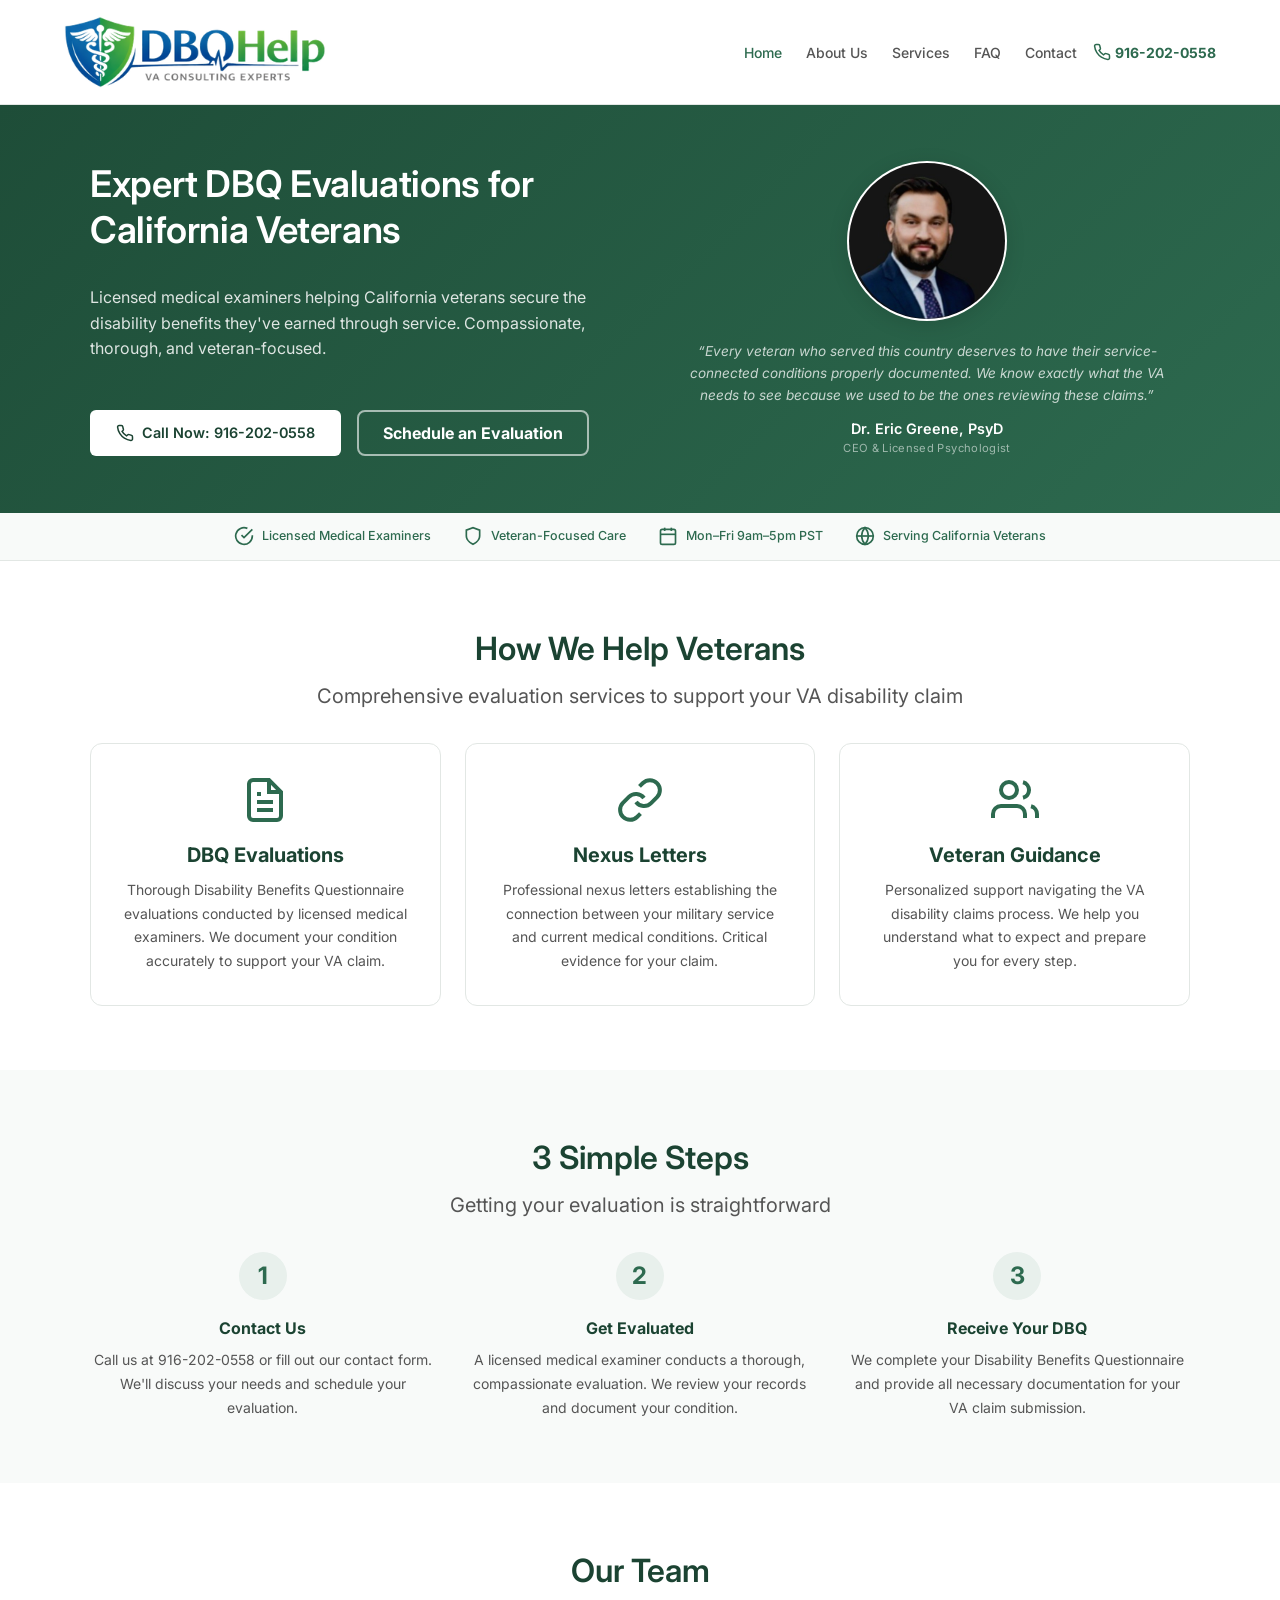
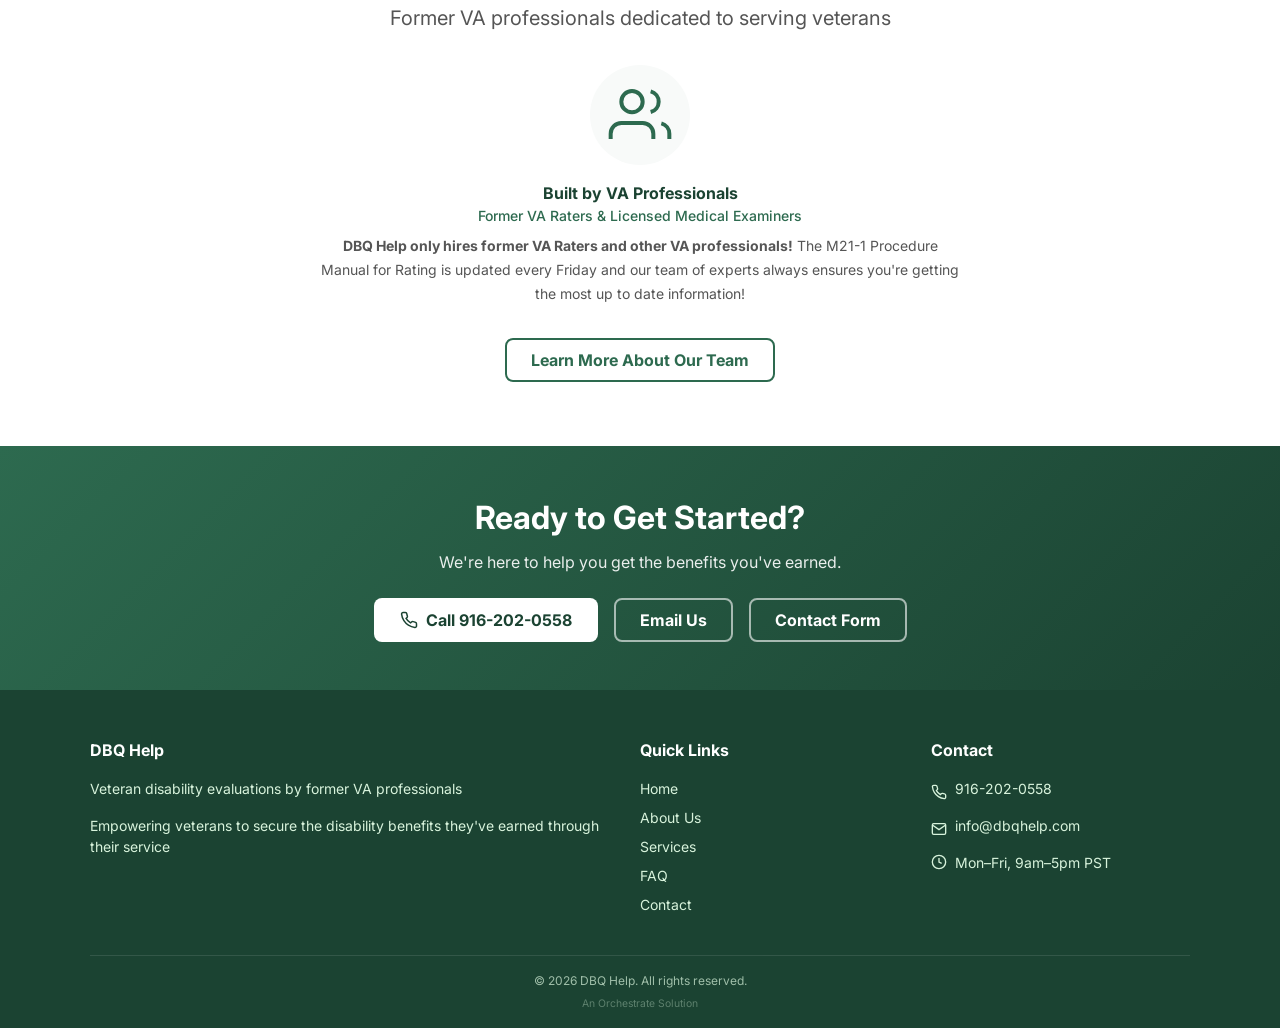
==== commit 35f66e9a: "hero: wrap content+person in proper grid divs, white bg on PNG circle" ====
--- a/index.html
+++ b/index.html
@@ -10,4 +10,4 @@
     "openingHours": "Mo-Fr 09:00-17:00",
     "areaServed": { "@type": "State", "name": "California" },
     "medicalSpecialty": "Medical Evaluation"
-  }</script><link href="https://fonts.googleapis.com" rel="preconnect"><link href="https://fonts.gstatic.com" rel="preconnect" crossorigin><link href="https://fonts.googleapis.com/css2?family=Inter:wght@400;500;700&display=swap" rel="stylesheet"><link href="cup-bundle.css" rel="stylesheet"><link href="dbq-theme.css" rel="stylesheet"><link href="dbq-mockup-a.css" rel="stylesheet"><script src="cup.js" type="module"></script><script src="https://orchestrate.solutions/badge.js" defer></script><meta name="geo.region" content="US-CA"><meta name="geo.placename" content="Sacramento, California"></head><body class="dbq-page"><a href="#main" class="dbq-skip-link">Skip to main content</a><header class="dbq-header" role="banner"><div class="dbq-header__inner"><a href="index.html" class="dbq-header__logo" aria-label="DBQ Help Home"><img src="logo.png" alt="DBQ Help" height="72" style="display:block"> </a><button aria-controls="main-nav" aria-expanded="false" aria-label="Toggle navigation" class="dbq-header__menu-btn" id="menu-toggle"><svg fill="none" stroke="currentColor" stroke-width="2" viewBox="0 0 24 24" aria-hidden="true" height="24" width="24"><path d="M3 12h18M3 6h18M3 18h18"/></svg></button><nav aria-label="Main navigation" class="dbq-header__nav" id="main-nav" role="navigation"><a href="index.html" aria-current="page">Home</a> <a href="about.html">About Us</a> <a href="services.html">Services</a> <a href="faq.html">FAQ</a> <a href="contact.html">Contact</a></nav><a href="tel:+19162020558" class="cup-hit-fill dbq-header__phone" aria-label="Call us at 916-202-0558"><svg fill="none" stroke="currentColor" stroke-width="2" viewBox="0 0 24 24" aria-hidden="true" height="18" width="18"><path d="M22 16.92v3a2 2 0 0 1-2.18 2 19.79 19.79 0 0 1-8.63-3.07 19.5 19.5 0 0 1-6-6 19.79 19.79 0 0 1-3.07-8.67A2 2 0 0 1 4.11 2h3a2 2 0 0 1 2 1.72 12.84 12.84 0 0 0 .7 2.81 2 2 0 0 1-.45 2.11L8.09 9.91a16 16 0 0 0 6 6l1.27-1.27a2 2 0 0 1 2.11-.45 12.84 12.84 0 0 0 2.81.7A2 2 0 0 1 22 16.92z"/></svg> <span class="dbq-phone-text">916-202-0558</span></a></div></header><main class="dbq-main" id="main"><section class="dbq-hero" aria-labelledby="hero-heading"><div class="dbq-hero__inner"><h1 id="hero-heading">Expert DBQ Evaluations for California Veterans</h1><p class="dbq-hero__subtitle">Licensed medical examiners helping California veterans secure the disability benefits they've earned through service. Compassionate, thorough, and veteran-focused.</p><div class="dbq-hero__actions"><a href="tel:+19162020558" class="dbq-btn dbq-btn--primary"><svg fill="none" stroke="currentColor" stroke-width="2" viewBox="0 0 24 24" aria-hidden="true" height="18" width="18"><path d="M22 16.92v3a2 2 0 0 1-2.18 2 19.79 19.79 0 0 1-8.63-3.07 19.5 19.5 0 0 1-6-6 19.79 19.79 0 0 1-3.07-8.67A2 2 0 0 1 4.11 2h3a2 2 0 0 1 2 1.72 12.84 12.84 0 0 0 .7 2.81 2 2 0 0 1-.45 2.11L8.09 9.91a16 16 0 0 0 6 6l1.27-1.27a2 2 0 0 1 2.11-.45 12.84 12.84 0 0 0 2.81.7A2 2 0 0 1 22 16.92z"/></svg> Call Now: 916-202-0558 </a><a href="contact.html" class="dbq-btn dbq-btn--secondary">Schedule an Evaluation</a></div><div class="dbq-hero__person"><div class="dbq-hero__photo"><img src="img/dr-greene.png" alt="Dr. Eric Greene — Licensed Psychologist and CEO of DBQ Help" width="600" height="750" loading="eager"></div><div class="dbq-hero__quote"><p class="dbq-hero__quote-text">“Every veteran who served this country deserves to have their service-connected conditions properly documented. We know exactly what the VA needs to see because we used to be the ones reviewing these claims.”</p><p class="dbq-hero__quote-author">Dr. Eric Greene, PsyD</p><p class="dbq-hero__quote-title">CEO &amp; Licensed Psychologist</p></div></div></div></section><section class="dbq-trust" aria-label="Trust indicators"><div class="dbq-trust__inner"><div class="dbq-trust__item"><svg fill="none" stroke="currentColor" stroke-width="2" viewBox="0 0 24 24" aria-hidden="true"><path d="M22 11.08V12a10 10 0 1 1-5.93-9.14"/><polyline points="22 4 12 14.01 9 11.01"/></svg> Licensed Medical Examiners</div><div class="dbq-trust__item"><svg fill="none" stroke="currentColor" stroke-width="2" viewBox="0 0 24 24" aria-hidden="true"><path d="M12 22s8-4 8-10V5l-8-3-8 3v7c0 6 8 10 8 10z"/></svg> Veteran-Focused Care</div><div class="dbq-trust__item"><svg fill="none" stroke="currentColor" stroke-width="2" viewBox="0 0 24 24" aria-hidden="true"><rect height="18" rx="2" ry="2" width="18" x="3" y="4"/><line x1="16" x2="16" y1="2" y2="6"/><line x1="8" x2="8" y1="2" y2="6"/><line x1="3" x2="21" y1="10" y2="10"/></svg> Mon–Fri 9am–5pm PST</div><div class="dbq-trust__item"><svg fill="none" stroke="currentColor" stroke-width="2" viewBox="0 0 24 24" aria-hidden="true"><circle cx="12" cy="12" r="10"/><path d="M2 12h20"/><path d="M12 2a15.3 15.3 0 0 1 4 10 15.3 15.3 0 0 1-4 10 15.3 15.3 0 0 1-4-10 15.3 15.3 0 0 1 4-10z"/></svg> Serving California Veterans</div></div></section><section class="dbq-section" aria-labelledby="services-heading"><div class="dbq-container"><div class="dbq-section__header"><h2 id="services-heading">How We Help Veterans</h2><p>Comprehensive evaluation services to support your VA disability claim</p></div><div class="dbq-cards"><div class="dbq-card"><div class="dbq-card__icon"><svg fill="none" stroke="currentColor" stroke-width="2" viewBox="0 0 24 24" aria-hidden="true"><path d="M14 2H6a2 2 0 0 0-2 2v16a2 2 0 0 0 2 2h12a2 2 0 0 0 2-2V8z"/><polyline points="14 2 14 8 20 8"/><line x1="16" x2="8" y1="13" y2="13"/><line x1="16" x2="8" y1="17" y2="17"/><polyline points="10 9 9 9 8 9"/></svg></div><h3>DBQ Evaluations</h3><p>Thorough Disability Benefits Questionnaire evaluations conducted by licensed medical examiners. We document your condition accurately to support your VA claim.</p></div><div class="dbq-card"><div class="dbq-card__icon"><svg fill="none" stroke="currentColor" stroke-width="2" viewBox="0 0 24 24" aria-hidden="true"><path d="M10 13a5 5 0 0 0 7.54.54l3-3a5 5 0 0 0-7.07-7.07l-1.72 1.71"/><path d="M14 11a5 5 0 0 0-7.54-.54l-3 3a5 5 0 0 0 7.07 7.07l1.71-1.71"/></svg></div><h3>Nexus Letters</h3><p>Professional nexus letters establishing the connection between your military service and current medical conditions. Critical evidence for your claim.</p></div><div class="dbq-card"><div class="dbq-card__icon"><svg fill="none" stroke="currentColor" stroke-width="2" viewBox="0 0 24 24" aria-hidden="true"><path d="M17 21v-2a4 4 0 0 0-4-4H5a4 4 0 0 0-4 4v2"/><circle cx="9" cy="7" r="4"/><path d="M23 21v-2a4 4 0 0 0-3-3.87"/><path d="M16 3.13a4 4 0 0 1 0 7.75"/></svg></div><h3>Veteran Guidance</h3><p>Personalized support navigating the VA disability claims process. We help you understand what to expect and prepare you for every step.</p></div></div></div></section><section class="dbq-section dbq-section--alt" aria-labelledby="process-heading"><div class="dbq-container"><div class="dbq-section__header"><h2 id="process-heading">3 Simple Steps</h2><p>Getting your evaluation is straightforward</p></div><div class="dbq-steps"><div class="dbq-step"><div class="dbq-step__number">1</div><h3>Contact Us</h3><p>Call us at 916-202-0558 or fill out our contact form. We'll discuss your needs and schedule your evaluation.</p></div><div class="dbq-step"><div class="dbq-step__number">2</div><h3>Get Evaluated</h3><p>A licensed medical examiner conducts a thorough, compassionate evaluation. We review your records and document your condition.</p></div><div class="dbq-step"><div class="dbq-step__number">3</div><h3>Receive Your DBQ</h3><p>We complete your Disability Benefits Questionnaire and provide all necessary documentation for your VA claim submission.</p></div></div></div></section><section class="dbq-section" aria-labelledby="team-heading"><div class="dbq-container"><div class="dbq-section__header"><h2 id="team-heading">Our Team</h2><p>Former VA professionals dedicated to serving veterans</p></div><div class="dbq-team"><div class="dbq-bio" style="max-width:640px;margin:0 auto;text-align:center"><div class="dbq-bio__photo" aria-hidden="true"><svg fill="none" stroke="currentColor" stroke-width="1.5" viewBox="0 0 24 24" height="64" width="64"><path d="M17 21v-2a4 4 0 0 0-4-4H5a4 4 0 0 0-4 4v2"/><circle cx="9" cy="7" r="4"/><path d="M23 21v-2a4 4 0 0 0-3-3.87"/><path d="M16 3.13a4 4 0 0 1 0 7.75"/></svg></div><h3>Built by VA Professionals</h3><p class="dbq-bio__title">Former VA Raters &amp; Licensed Medical Examiners</p><p><strong>DBQ Help only hires former VA Raters and other VA professionals!</strong> The M21-1 Procedure Manual for Rating is updated every Friday and our team of experts always ensures you're getting the most up to date information!</p></div></div><div style="text-align:center;margin-top:var(--cup-space-xl)"><a href="about.html" class="dbq-btn dbq-btn--outline">Learn More About Our Team</a></div></div></section><section class="dbq-cta" aria-labelledby="cta-heading"><h2 id="cta-heading">Ready to Get Started?</h2><p>We're here to help you get the benefits you've earned.</p><div class="dbq-cta__actions"><a href="tel:+19162020558" class="dbq-btn dbq-btn--primary"><svg fill="none" stroke="currentColor" stroke-width="2" viewBox="0 0 24 24" aria-hidden="true" height="18" width="18"><path d="M22 16.92v3a2 2 0 0 1-2.18 2 19.79 19.79 0 0 1-8.63-3.07 19.5 19.5 0 0 1-6-6 19.79 19.79 0 0 1-3.07-8.67A2 2 0 0 1 4.11 2h3a2 2 0 0 1 2 1.72 12.84 12.84 0 0 0 .7 2.81 2 2 0 0 1-.45 2.11L8.09 9.91a16 16 0 0 0 6 6l1.27-1.27a2 2 0 0 1 2.11-.45 12.84 12.84 0 0 0 2.81.7A2 2 0 0 1 22 16.92z"/></svg> Call 916-202-0558 </a><a href="mailto:info@dbqhelp.com" class="dbq-btn dbq-btn--secondary">Email Us</a> <a href="contact.html" class="dbq-btn dbq-btn--secondary">Contact Form</a></div></section></main><footer class="dbq-footer" role="contentinfo"><div class="dbq-footer__inner"><div><h3>DBQ Help</h3><p>Veteran disability evaluations by former VA professionals</p><p>Empowering veterans to secure the disability benefits they've earned through their service</p></div><div><h3>Quick Links</h3><a href="index.html">Home</a> <a href="about.html">About Us</a> <a href="services.html">Services</a> <a href="faq.html">FAQ</a> <a href="contact.html">Contact</a></div><div><h3>Contact</h3><div class="dbq-footer__contact-item"><svg fill="none" stroke="currentColor" stroke-width="2" viewBox="0 0 24 24" aria-hidden="true"><path d="M22 16.92v3a2 2 0 0 1-2.18 2 19.79 19.79 0 0 1-8.63-3.07 19.5 19.5 0 0 1-6-6 19.79 19.79 0 0 1-3.07-8.67A2 2 0 0 1 4.11 2h3a2 2 0 0 1 2 1.72 12.84 12.84 0 0 0 .7 2.81 2 2 0 0 1-.45 2.11L8.09 9.91a16 16 0 0 0 6 6l1.27-1.27a2 2 0 0 1 2.11-.45 12.84 12.84 0 0 0 2.81.7A2 2 0 0 1 22 16.92z"/></svg> <a href="tel:+19162020558">916-202-0558</a></div><div class="dbq-footer__contact-item"><svg fill="none" stroke="currentColor" stroke-width="2" viewBox="0 0 24 24" aria-hidden="true"><path d="M4 4h16c1.1 0 2 .9 2 2v12c0 1.1-.9 2-2 2H4c-1.1 0-2-.9-2-2V6c0-1.1.9-2 2-2z"/><polyline points="22,6 12,13 2,6"/></svg> <a href="mailto:info@dbqhelp.com">info@dbqhelp.com</a></div><div class="dbq-footer__contact-item"><svg fill="none" stroke="currentColor" stroke-width="2" viewBox="0 0 24 24" aria-hidden="true"><circle cx="12" cy="12" r="10"/><polyline points="12 6 12 12 16 14"/></svg> Mon–Fri, 9am–5pm PST</div></div></div><div class="dbq-footer__bottom"><p>© 2026 DBQ Help. All rights reserved.</p><cup-powered-by></cup-powered-by></div></footer><script src="dbq-app.js"></script><!-- Analytics --><script async src="https://www.googletagmanager.com/gtag/js?id=G-XXXXXXXXXX"></script><script>window.dataLayer=window.dataLayer||[];function gtag(){dataLayer.push(arguments)}gtag("js",new Date);gtag("config","G-XXXXXXXXXX")</script><script>(function(c,l,a,r,i,t,y){c[a]=c[a]||function(){(c[a].q=c[a].q||[]).push(arguments)};t=l.createElement(r);t.async=1;t.src="https://www.clarity.ms/tag/"+i;y=l.getElementsByTagName(r)[0];y.parentNode.insertBefore(t,y)})(window,document,"clarity","script","CLARITY_ID")</script></body></html>+  }</script><link href="https://fonts.googleapis.com" rel="preconnect"><link href="https://fonts.gstatic.com" rel="preconnect" crossorigin><link href="https://fonts.googleapis.com/css2?family=Inter:wght@400;500;700&display=swap" rel="stylesheet"><link href="cup-bundle.css" rel="stylesheet"><link href="dbq-theme.css" rel="stylesheet"><link href="dbq-mockup-a.css" rel="stylesheet"><script src="cup.js" type="module"></script><script src="https://orchestrate.solutions/badge.js" defer></script><meta name="geo.region" content="US-CA"><meta name="geo.placename" content="Sacramento, California"></head><body class="dbq-page"><a href="#main" class="dbq-skip-link">Skip to main content</a><header class="dbq-header" role="banner"><div class="dbq-header__inner"><a href="index.html" class="dbq-header__logo" aria-label="DBQ Help Home"><img src="logo.png" alt="DBQ Help" height="72" style="display:block"> </a><button aria-controls="main-nav" aria-expanded="false" aria-label="Toggle navigation" class="dbq-header__menu-btn" id="menu-toggle"><svg fill="none" stroke="currentColor" stroke-width="2" viewBox="0 0 24 24" aria-hidden="true" height="24" width="24"><path d="M3 12h18M3 6h18M3 18h18"/></svg></button><nav aria-label="Main navigation" class="dbq-header__nav" id="main-nav" role="navigation"><a href="index.html" aria-current="page">Home</a> <a href="about.html">About Us</a> <a href="services.html">Services</a> <a href="faq.html">FAQ</a> <a href="contact.html">Contact</a></nav><a href="tel:+19162020558" class="cup-hit-fill dbq-header__phone" aria-label="Call us at 916-202-0558"><svg fill="none" stroke="currentColor" stroke-width="2" viewBox="0 0 24 24" aria-hidden="true" height="18" width="18"><path d="M22 16.92v3a2 2 0 0 1-2.18 2 19.79 19.79 0 0 1-8.63-3.07 19.5 19.5 0 0 1-6-6 19.79 19.79 0 0 1-3.07-8.67A2 2 0 0 1 4.11 2h3a2 2 0 0 1 2 1.72 12.84 12.84 0 0 0 .7 2.81 2 2 0 0 1-.45 2.11L8.09 9.91a16 16 0 0 0 6 6l1.27-1.27a2 2 0 0 1 2.11-.45 12.84 12.84 0 0 0 2.81.7A2 2 0 0 1 22 16.92z"/></svg> <span class="dbq-phone-text">916-202-0558</span></a></div></header><main class="dbq-main" id="main"><section class="dbq-hero" aria-labelledby="hero-heading"><div class="dbq-hero__inner"><div class="dbq-hero__content"><h1 id="hero-heading">Expert DBQ Evaluations for California Veterans</h1><p class="dbq-hero__subtitle">Licensed medical examiners helping California veterans secure the disability benefits they've earned through service. Compassionate, thorough, and veteran-focused.</p><div class="dbq-hero__actions"><a href="tel:+19162020558" class="dbq-btn dbq-btn--primary"><svg fill="none" stroke="currentColor" stroke-width="2" viewBox="0 0 24 24" aria-hidden="true" height="18" width="18"><path d="M22 16.92v3a2 2 0 0 1-2.18 2 19.79 19.79 0 0 1-8.63-3.07 19.5 19.5 0 0 1-6-6 19.79 19.79 0 0 1-3.07-8.67A2 2 0 0 1 4.11 2h3a2 2 0 0 1 2 1.72 12.84 12.84 0 0 0 .7 2.81 2 2 0 0 1-.45 2.11L8.09 9.91a16 16 0 0 0 6 6l1.27-1.27a2 2 0 0 1 2.11-.45 12.84 12.84 0 0 0 2.81.7A2 2 0 0 1 22 16.92z"/></svg> Call Now: 916-202-0558 </a><a href="contact.html" class="dbq-btn dbq-btn--secondary">Schedule an Evaluation</a></div></div><div class="dbq-hero__person"><div class="dbq-hero__photo"><img src="img/dr-greene.png" alt="Dr. Eric Greene — Licensed Psychologist and CEO of DBQ Help" width="600" height="750" loading="eager"></div><div class="dbq-hero__quote"><p class="dbq-hero__quote-text">“Every veteran who served this country deserves to have their service-connected conditions properly documented. We know exactly what the VA needs to see because we used to be the ones reviewing these claims.”</p><p class="dbq-hero__quote-author">Dr. Eric Greene, PsyD</p><p class="dbq-hero__quote-title">CEO &amp; Licensed Psychologist</p></div></div></div></section><section class="dbq-trust" aria-label="Trust indicators"><div class="dbq-trust__inner"><div class="dbq-trust__item"><svg fill="none" stroke="currentColor" stroke-width="2" viewBox="0 0 24 24" aria-hidden="true"><path d="M22 11.08V12a10 10 0 1 1-5.93-9.14"/><polyline points="22 4 12 14.01 9 11.01"/></svg> Licensed Medical Examiners</div><div class="dbq-trust__item"><svg fill="none" stroke="currentColor" stroke-width="2" viewBox="0 0 24 24" aria-hidden="true"><path d="M12 22s8-4 8-10V5l-8-3-8 3v7c0 6 8 10 8 10z"/></svg> Veteran-Focused Care</div><div class="dbq-trust__item"><svg fill="none" stroke="currentColor" stroke-width="2" viewBox="0 0 24 24" aria-hidden="true"><rect height="18" rx="2" ry="2" width="18" x="3" y="4"/><line x1="16" x2="16" y1="2" y2="6"/><line x1="8" x2="8" y1="2" y2="6"/><line x1="3" x2="21" y1="10" y2="10"/></svg> Mon–Fri 9am–5pm PST</div><div class="dbq-trust__item"><svg fill="none" stroke="currentColor" stroke-width="2" viewBox="0 0 24 24" aria-hidden="true"><circle cx="12" cy="12" r="10"/><path d="M2 12h20"/><path d="M12 2a15.3 15.3 0 0 1 4 10 15.3 15.3 0 0 1-4 10 15.3 15.3 0 0 1-4-10 15.3 15.3 0 0 1 4-10z"/></svg> Serving California Veterans</div></div></section><section class="dbq-section" aria-labelledby="services-heading"><div class="dbq-container"><div class="dbq-section__header"><h2 id="services-heading">How We Help Veterans</h2><p>Comprehensive evaluation services to support your VA disability claim</p></div><div class="dbq-cards"><div class="dbq-card"><div class="dbq-card__icon"><svg fill="none" stroke="currentColor" stroke-width="2" viewBox="0 0 24 24" aria-hidden="true"><path d="M14 2H6a2 2 0 0 0-2 2v16a2 2 0 0 0 2 2h12a2 2 0 0 0 2-2V8z"/><polyline points="14 2 14 8 20 8"/><line x1="16" x2="8" y1="13" y2="13"/><line x1="16" x2="8" y1="17" y2="17"/><polyline points="10 9 9 9 8 9"/></svg></div><h3>DBQ Evaluations</h3><p>Thorough Disability Benefits Questionnaire evaluations conducted by licensed medical examiners. We document your condition accurately to support your VA claim.</p></div><div class="dbq-card"><div class="dbq-card__icon"><svg fill="none" stroke="currentColor" stroke-width="2" viewBox="0 0 24 24" aria-hidden="true"><path d="M10 13a5 5 0 0 0 7.54.54l3-3a5 5 0 0 0-7.07-7.07l-1.72 1.71"/><path d="M14 11a5 5 0 0 0-7.54-.54l-3 3a5 5 0 0 0 7.07 7.07l1.71-1.71"/></svg></div><h3>Nexus Letters</h3><p>Professional nexus letters establishing the connection between your military service and current medical conditions. Critical evidence for your claim.</p></div><div class="dbq-card"><div class="dbq-card__icon"><svg fill="none" stroke="currentColor" stroke-width="2" viewBox="0 0 24 24" aria-hidden="true"><path d="M17 21v-2a4 4 0 0 0-4-4H5a4 4 0 0 0-4 4v2"/><circle cx="9" cy="7" r="4"/><path d="M23 21v-2a4 4 0 0 0-3-3.87"/><path d="M16 3.13a4 4 0 0 1 0 7.75"/></svg></div><h3>Veteran Guidance</h3><p>Personalized support navigating the VA disability claims process. We help you understand what to expect and prepare you for every step.</p></div></div></div></section><section class="dbq-section dbq-section--alt" aria-labelledby="process-heading"><div class="dbq-container"><div class="dbq-section__header"><h2 id="process-heading">3 Simple Steps</h2><p>Getting your evaluation is straightforward</p></div><div class="dbq-steps"><div class="dbq-step"><div class="dbq-step__number">1</div><h3>Contact Us</h3><p>Call us at 916-202-0558 or fill out our contact form. We'll discuss your needs and schedule your evaluation.</p></div><div class="dbq-step"><div class="dbq-step__number">2</div><h3>Get Evaluated</h3><p>A licensed medical examiner conducts a thorough, compassionate evaluation. We review your records and document your condition.</p></div><div class="dbq-step"><div class="dbq-step__number">3</div><h3>Receive Your DBQ</h3><p>We complete your Disability Benefits Questionnaire and provide all necessary documentation for your VA claim submission.</p></div></div></div></section><section class="dbq-section" aria-labelledby="team-heading"><div class="dbq-container"><div class="dbq-section__header"><h2 id="team-heading">Our Team</h2><p>Former VA professionals dedicated to serving veterans</p></div><div class="dbq-team"><div class="dbq-bio" style="max-width:640px;margin:0 auto;text-align:center"><div class="dbq-bio__photo" aria-hidden="true"><svg fill="none" stroke="currentColor" stroke-width="1.5" viewBox="0 0 24 24" height="64" width="64"><path d="M17 21v-2a4 4 0 0 0-4-4H5a4 4 0 0 0-4 4v2"/><circle cx="9" cy="7" r="4"/><path d="M23 21v-2a4 4 0 0 0-3-3.87"/><path d="M16 3.13a4 4 0 0 1 0 7.75"/></svg></div><h3>Built by VA Professionals</h3><p class="dbq-bio__title">Former VA Raters &amp; Licensed Medical Examiners</p><p><strong>DBQ Help only hires former VA Raters and other VA professionals!</strong> The M21-1 Procedure Manual for Rating is updated every Friday and our team of experts always ensures you're getting the most up to date information!</p></div></div><div style="text-align:center;margin-top:var(--cup-space-xl)"><a href="about.html" class="dbq-btn dbq-btn--outline">Learn More About Our Team</a></div></div></section><section class="dbq-cta" aria-labelledby="cta-heading"><h2 id="cta-heading">Ready to Get Started?</h2><p>We're here to help you get the benefits you've earned.</p><div class="dbq-cta__actions"><a href="tel:+19162020558" class="dbq-btn dbq-btn--primary"><svg fill="none" stroke="currentColor" stroke-width="2" viewBox="0 0 24 24" aria-hidden="true" height="18" width="18"><path d="M22 16.92v3a2 2 0 0 1-2.18 2 19.79 19.79 0 0 1-8.63-3.07 19.5 19.5 0 0 1-6-6 19.79 19.79 0 0 1-3.07-8.67A2 2 0 0 1 4.11 2h3a2 2 0 0 1 2 1.72 12.84 12.84 0 0 0 .7 2.81 2 2 0 0 1-.45 2.11L8.09 9.91a16 16 0 0 0 6 6l1.27-1.27a2 2 0 0 1 2.11-.45 12.84 12.84 0 0 0 2.81.7A2 2 0 0 1 22 16.92z"/></svg> Call 916-202-0558 </a><a href="mailto:info@dbqhelp.com" class="dbq-btn dbq-btn--secondary">Email Us</a> <a href="contact.html" class="dbq-btn dbq-btn--secondary">Contact Form</a></div></section></main><footer class="dbq-footer" role="contentinfo"><div class="dbq-footer__inner"><div><h3>DBQ Help</h3><p>Veteran disability evaluations by former VA professionals</p><p>Empowering veterans to secure the disability benefits they've earned through their service</p></div><div><h3>Quick Links</h3><a href="index.html">Home</a> <a href="about.html">About Us</a> <a href="services.html">Services</a> <a href="faq.html">FAQ</a> <a href="contact.html">Contact</a></div><div><h3>Contact</h3><div class="dbq-footer__contact-item"><svg fill="none" stroke="currentColor" stroke-width="2" viewBox="0 0 24 24" aria-hidden="true"><path d="M22 16.92v3a2 2 0 0 1-2.18 2 19.79 19.79 0 0 1-8.63-3.07 19.5 19.5 0 0 1-6-6 19.79 19.79 0 0 1-3.07-8.67A2 2 0 0 1 4.11 2h3a2 2 0 0 1 2 1.72 12.84 12.84 0 0 0 .7 2.81 2 2 0 0 1-.45 2.11L8.09 9.91a16 16 0 0 0 6 6l1.27-1.27a2 2 0 0 1 2.11-.45 12.84 12.84 0 0 0 2.81.7A2 2 0 0 1 22 16.92z"/></svg> <a href="tel:+19162020558">916-202-0558</a></div><div class="dbq-footer__contact-item"><svg fill="none" stroke="currentColor" stroke-width="2" viewBox="0 0 24 24" aria-hidden="true"><path d="M4 4h16c1.1 0 2 .9 2 2v12c0 1.1-.9 2-2 2H4c-1.1 0-2-.9-2-2V6c0-1.1.9-2 2-2z"/><polyline points="22,6 12,13 2,6"/></svg> <a href="mailto:info@dbqhelp.com">info@dbqhelp.com</a></div><div class="dbq-footer__contact-item"><svg fill="none" stroke="currentColor" stroke-width="2" viewBox="0 0 24 24" aria-hidden="true"><circle cx="12" cy="12" r="10"/><polyline points="12 6 12 12 16 14"/></svg> Mon–Fri, 9am–5pm PST</div></div></div><div class="dbq-footer__bottom"><p>© 2026 DBQ Help. All rights reserved.</p><cup-powered-by></cup-powered-by></div></footer><script src="dbq-app.js"></script><!-- Analytics --><script async src="https://www.googletagmanager.com/gtag/js?id=G-XXXXXXXXXX"></script><script>window.dataLayer=window.dataLayer||[];function gtag(){dataLayer.push(arguments)}gtag("js",new Date);gtag("config","G-XXXXXXXXXX")</script><script>(function(c,l,a,r,i,t,y){c[a]=c[a]||function(){(c[a].q=c[a].q||[]).push(arguments)};t=l.createElement(r);t.async=1;t.src="https://www.clarity.ms/tag/"+i;y=l.getElementsByTagName(r)[0];y.parentNode.insertBefore(t,y)})(window,document,"clarity","script","CLARITY_ID")</script></body></html>
--- a/dbq-mockup-a.css
+++ b/dbq-mockup-a.css
@@ -39,20 +39,29 @@
   justify-content: flex-start;
 }
 
+/* ── Hero content column ── */
+.dbq-hero__content {
+  display: flex;
+  flex-direction: column;
+  gap: 1rem;
+  justify-content: center;
+}
+
 /* ── Photo + Quote: softer frame ── */
 .dbq-hero__person {
   display: flex;
   flex-direction: column;
+  align-items: center;
   gap: 1.25rem;
 }
 .dbq-hero__photo {
-  width: 100%;
-  aspect-ratio: 4/5;
-  max-height: 380px;
-  border-radius: 16px;
+  width: 160px;
+  height: 160px;
+  border-radius: 50%;
   overflow: hidden;
   border: 2px solid rgba(255,255,255,0.3);
-  box-shadow: 0 6px 24px rgba(0,0,0,0.15);
+  box-shadow: 0 4px 20px rgba(0,0,0,0.12);
+  background: #fff;
 }
 .dbq-hero__photo img {
   width: 100%;
@@ -132,9 +141,8 @@
     justify-content: center;
   }
   .dbq-hero__photo {
-    max-width: 240px;
-    margin: 0 auto;
-    aspect-ratio: 1;
+    width: 120px;
+    height: 120px;
   }
   .dbq-hero__person {
     order: -1;
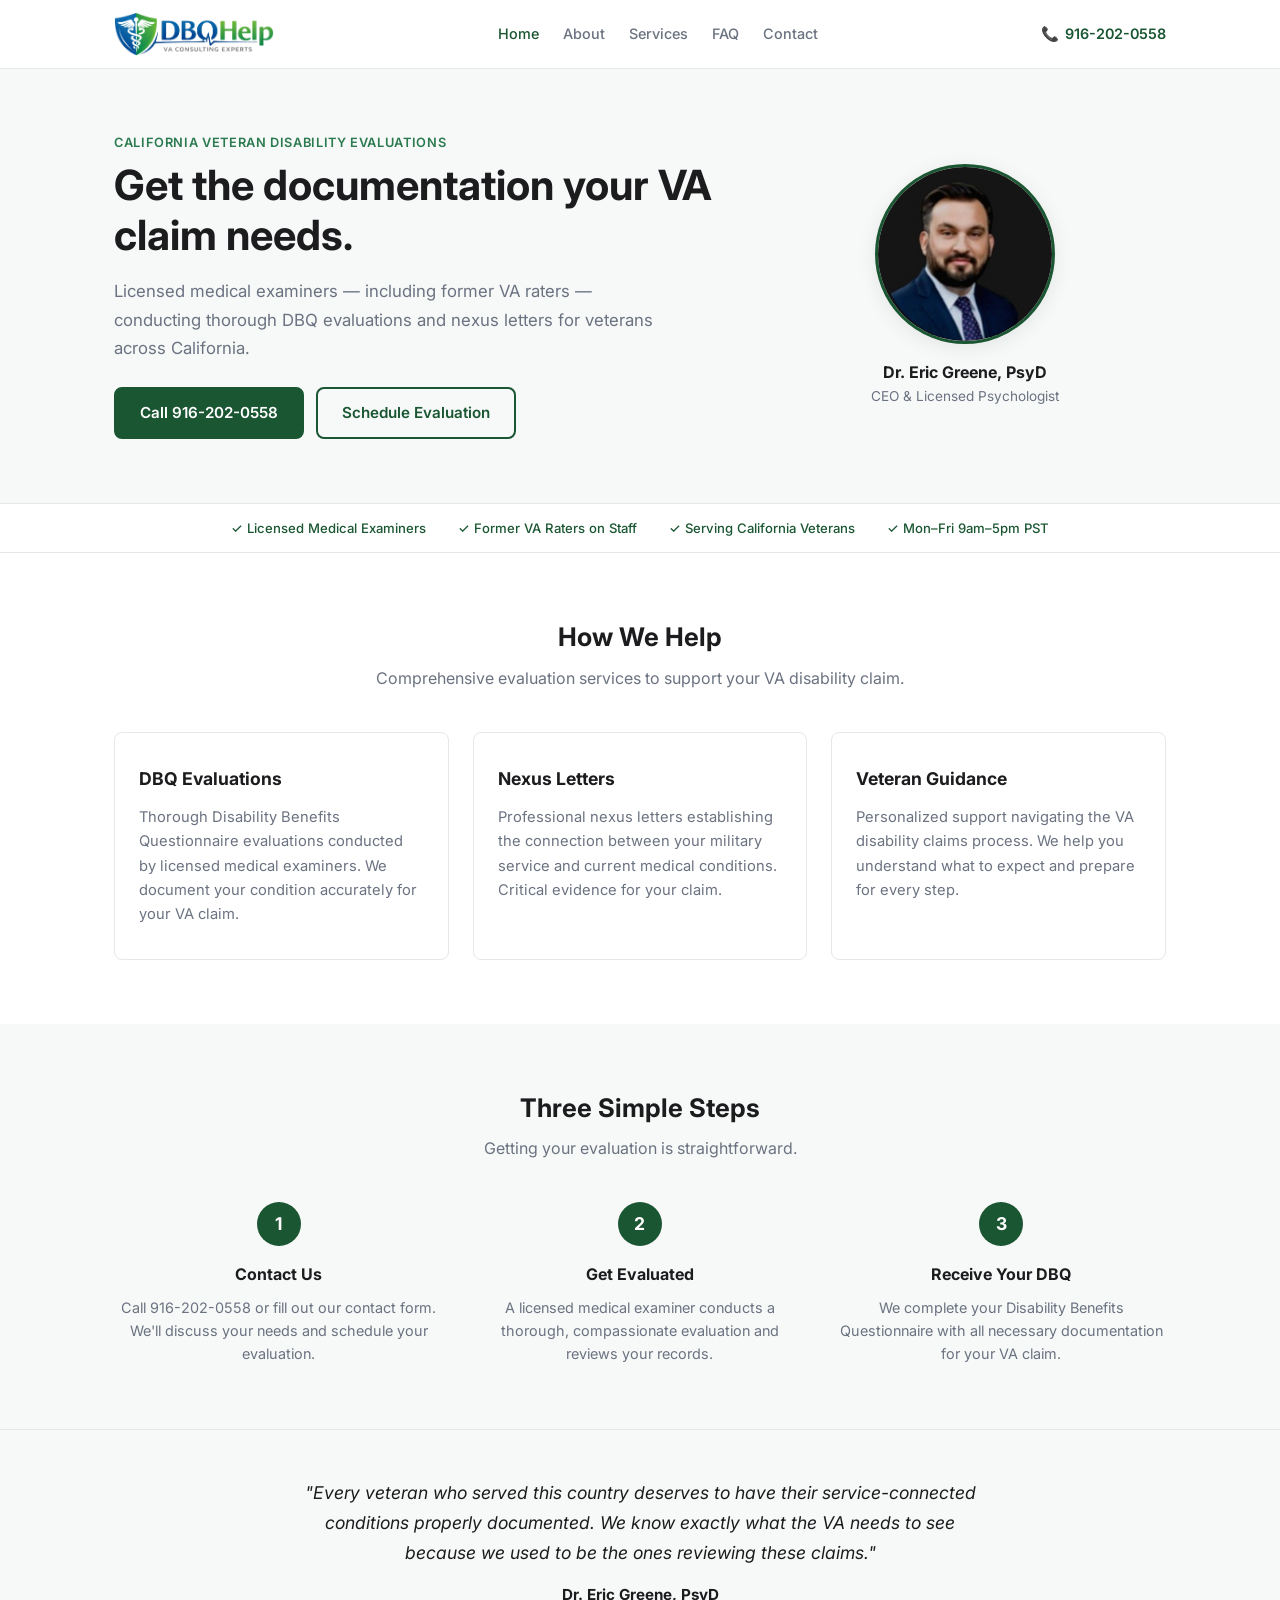
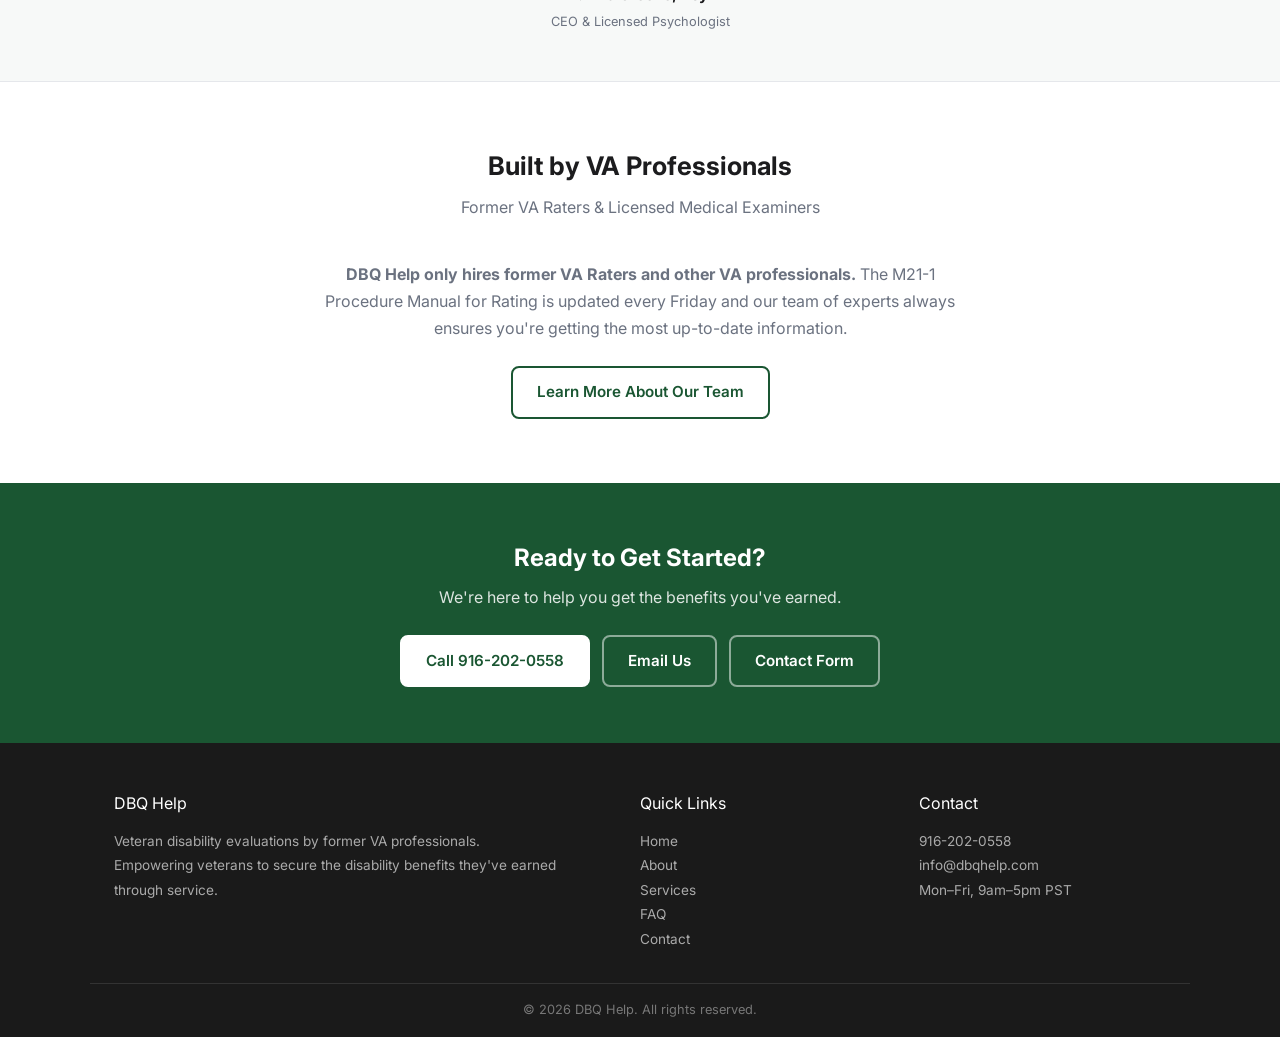
==== commit fc9f4862: "full redesign: Clinical Trust — light hero, clean white space, private practice feel" ====
--- a/index.html
+++ b/index.html
@@ -1,13 +1,215 @@
-<!DOCTYPE html><html data-theme="light" lang="en"><head><meta charset="UTF-8"><meta content="width=device-width,initial-scale=1" name="viewport"><link rel="icon" href="favicon.ico" type="image/x-icon"><link rel="apple-touch-icon" href="apple-touch-icon.png"><title>DBQ Help | California Veteran Disability Evaluations by Licensed Medical Examiners</title><meta content="Expert California DBQ evaluations, nexus letters, and veteran disability claim support from licensed medical examiners. Call 916-202-0558 for your evaluation today." name="description"><meta content="DBQ Help" name="author"><meta content="index, follow" name="robots"><meta content="#1b4332" name="theme-color"><link href="https://dbqhelp.com/" rel="canonical"><meta content="website" property="og:type"><meta content="https://dbqhelp.com/" property="og:url"><meta content="DBQ Help | California Veteran Disability Evaluations by Licensed Medical Examiners" property="og:title"><meta content="Expert DBQ evaluations, nexus letters, and veteran disability claim support. Licensed medical examiners serving California veterans." property="og:description"><meta content="DBQ Help" property="og:site_name"><meta property="og:image" content="https://dbqhelp.com/img/og-share.jpg"><meta property="og:image:width" content="1200"><meta property="og:image:height" content="630"><meta content="en_US" property="og:locale"><meta content="summary" name="twitter:card"><meta content="DBQ Help | Veteran Disability Evaluations" name="twitter:title"><meta content="Expert DBQ evaluations and nexus letters from licensed medical examiners. Call 916-202-0558." name="twitter:description"><meta name="twitter:image" content="https://dbqhelp.com/img/og-share.jpg"><script type="application/ld+json">{
+<!DOCTYPE html>
+<html lang="en">
+<head>
+  <meta charset="UTF-8">
+  <meta name="viewport" content="width=device-width, initial-scale=1.0">
+  <title>DBQ Help — Expert Disability Evaluations for California Veterans</title>
+  <meta name="description" content="Licensed medical examiners helping California veterans with DBQ evaluations, nexus letters, and VA disability claims. Former VA raters on staff.">
+  <meta name="geo.region" content="US-CA">
+  <meta name="geo.placename" content="Sacramento, California">
+  <link rel="icon" href="favicon.ico">
+  <link rel="apple-touch-icon" href="apple-touch-icon.png">
+  <link rel="canonical" href="https://dbqhelp.com/">
+  <script type="application/ld+json">{
     "@context": "https://schema.org",
     "@type": "MedicalBusiness",
     "name": "DBQ Help",
-    "description": "Expert California DBQ evaluations, nexus letters, and veteran disability claim support from licensed medical examiners serving veterans throughout California.",
-    "url": "https://dbqhelp.com/",
+    "url": "https://dbqhelp.com",
     "telephone": "+1-916-202-0558",
     "email": "info@dbqhelp.com",
-    "priceRange": "$$",
-    "openingHours": "Mo-Fr 09:00-17:00",
     "areaServed": { "@type": "State", "name": "California" },
-    "medicalSpecialty": "Medical Evaluation"
-  }</script><link href="https://fonts.googleapis.com" rel="preconnect"><link href="https://fonts.gstatic.com" rel="preconnect" crossorigin><link href="https://fonts.googleapis.com/css2?family=Inter:wght@400;500;700&display=swap" rel="stylesheet"><link href="cup-bundle.css" rel="stylesheet"><link href="dbq-theme.css" rel="stylesheet"><link href="dbq-mockup-a.css" rel="stylesheet"><script src="cup.js" type="module"></script><script src="https://orchestrate.solutions/badge.js" defer></script><meta name="geo.region" content="US-CA"><meta name="geo.placename" content="Sacramento, California"></head><body class="dbq-page"><a href="#main" class="dbq-skip-link">Skip to main content</a><header class="dbq-header" role="banner"><div class="dbq-header__inner"><a href="index.html" class="dbq-header__logo" aria-label="DBQ Help Home"><img src="logo.png" alt="DBQ Help" height="72" style="display:block"> </a><button aria-controls="main-nav" aria-expanded="false" aria-label="Toggle navigation" class="dbq-header__menu-btn" id="menu-toggle"><svg fill="none" stroke="currentColor" stroke-width="2" viewBox="0 0 24 24" aria-hidden="true" height="24" width="24"><path d="M3 12h18M3 6h18M3 18h18"/></svg></button><nav aria-label="Main navigation" class="dbq-header__nav" id="main-nav" role="navigation"><a href="index.html" aria-current="page">Home</a> <a href="about.html">About Us</a> <a href="services.html">Services</a> <a href="faq.html">FAQ</a> <a href="contact.html">Contact</a></nav><a href="tel:+19162020558" class="cup-hit-fill dbq-header__phone" aria-label="Call us at 916-202-0558"><svg fill="none" stroke="currentColor" stroke-width="2" viewBox="0 0 24 24" aria-hidden="true" height="18" width="18"><path d="M22 16.92v3a2 2 0 0 1-2.18 2 19.79 19.79 0 0 1-8.63-3.07 19.5 19.5 0 0 1-6-6 19.79 19.79 0 0 1-3.07-8.67A2 2 0 0 1 4.11 2h3a2 2 0 0 1 2 1.72 12.84 12.84 0 0 0 .7 2.81 2 2 0 0 1-.45 2.11L8.09 9.91a16 16 0 0 0 6 6l1.27-1.27a2 2 0 0 1 2.11-.45 12.84 12.84 0 0 0 2.81.7A2 2 0 0 1 22 16.92z"/></svg> <span class="dbq-phone-text">916-202-0558</span></a></div></header><main class="dbq-main" id="main"><section class="dbq-hero" aria-labelledby="hero-heading"><div class="dbq-hero__inner"><div class="dbq-hero__content"><h1 id="hero-heading">Expert DBQ Evaluations for California Veterans</h1><p class="dbq-hero__subtitle">Licensed medical examiners helping California veterans secure the disability benefits they've earned through service. Compassionate, thorough, and veteran-focused.</p><div class="dbq-hero__actions"><a href="tel:+19162020558" class="dbq-btn dbq-btn--primary"><svg fill="none" stroke="currentColor" stroke-width="2" viewBox="0 0 24 24" aria-hidden="true" height="18" width="18"><path d="M22 16.92v3a2 2 0 0 1-2.18 2 19.79 19.79 0 0 1-8.63-3.07 19.5 19.5 0 0 1-6-6 19.79 19.79 0 0 1-3.07-8.67A2 2 0 0 1 4.11 2h3a2 2 0 0 1 2 1.72 12.84 12.84 0 0 0 .7 2.81 2 2 0 0 1-.45 2.11L8.09 9.91a16 16 0 0 0 6 6l1.27-1.27a2 2 0 0 1 2.11-.45 12.84 12.84 0 0 0 2.81.7A2 2 0 0 1 22 16.92z"/></svg> Call Now: 916-202-0558 </a><a href="contact.html" class="dbq-btn dbq-btn--secondary">Schedule an Evaluation</a></div></div><div class="dbq-hero__person"><div class="dbq-hero__photo"><img src="img/dr-greene.png" alt="Dr. Eric Greene — Licensed Psychologist and CEO of DBQ Help" width="600" height="750" loading="eager"></div><div class="dbq-hero__quote"><p class="dbq-hero__quote-text">“Every veteran who served this country deserves to have their service-connected conditions properly documented. We know exactly what the VA needs to see because we used to be the ones reviewing these claims.”</p><p class="dbq-hero__quote-author">Dr. Eric Greene, PsyD</p><p class="dbq-hero__quote-title">CEO &amp; Licensed Psychologist</p></div></div></div></section><section class="dbq-trust" aria-label="Trust indicators"><div class="dbq-trust__inner"><div class="dbq-trust__item"><svg fill="none" stroke="currentColor" stroke-width="2" viewBox="0 0 24 24" aria-hidden="true"><path d="M22 11.08V12a10 10 0 1 1-5.93-9.14"/><polyline points="22 4 12 14.01 9 11.01"/></svg> Licensed Medical Examiners</div><div class="dbq-trust__item"><svg fill="none" stroke="currentColor" stroke-width="2" viewBox="0 0 24 24" aria-hidden="true"><path d="M12 22s8-4 8-10V5l-8-3-8 3v7c0 6 8 10 8 10z"/></svg> Veteran-Focused Care</div><div class="dbq-trust__item"><svg fill="none" stroke="currentColor" stroke-width="2" viewBox="0 0 24 24" aria-hidden="true"><rect height="18" rx="2" ry="2" width="18" x="3" y="4"/><line x1="16" x2="16" y1="2" y2="6"/><line x1="8" x2="8" y1="2" y2="6"/><line x1="3" x2="21" y1="10" y2="10"/></svg> Mon–Fri 9am–5pm PST</div><div class="dbq-trust__item"><svg fill="none" stroke="currentColor" stroke-width="2" viewBox="0 0 24 24" aria-hidden="true"><circle cx="12" cy="12" r="10"/><path d="M2 12h20"/><path d="M12 2a15.3 15.3 0 0 1 4 10 15.3 15.3 0 0 1-4 10 15.3 15.3 0 0 1-4-10 15.3 15.3 0 0 1 4-10z"/></svg> Serving California Veterans</div></div></section><section class="dbq-section" aria-labelledby="services-heading"><div class="dbq-container"><div class="dbq-section__header"><h2 id="services-heading">How We Help Veterans</h2><p>Comprehensive evaluation services to support your VA disability claim</p></div><div class="dbq-cards"><div class="dbq-card"><div class="dbq-card__icon"><svg fill="none" stroke="currentColor" stroke-width="2" viewBox="0 0 24 24" aria-hidden="true"><path d="M14 2H6a2 2 0 0 0-2 2v16a2 2 0 0 0 2 2h12a2 2 0 0 0 2-2V8z"/><polyline points="14 2 14 8 20 8"/><line x1="16" x2="8" y1="13" y2="13"/><line x1="16" x2="8" y1="17" y2="17"/><polyline points="10 9 9 9 8 9"/></svg></div><h3>DBQ Evaluations</h3><p>Thorough Disability Benefits Questionnaire evaluations conducted by licensed medical examiners. We document your condition accurately to support your VA claim.</p></div><div class="dbq-card"><div class="dbq-card__icon"><svg fill="none" stroke="currentColor" stroke-width="2" viewBox="0 0 24 24" aria-hidden="true"><path d="M10 13a5 5 0 0 0 7.54.54l3-3a5 5 0 0 0-7.07-7.07l-1.72 1.71"/><path d="M14 11a5 5 0 0 0-7.54-.54l-3 3a5 5 0 0 0 7.07 7.07l1.71-1.71"/></svg></div><h3>Nexus Letters</h3><p>Professional nexus letters establishing the connection between your military service and current medical conditions. Critical evidence for your claim.</p></div><div class="dbq-card"><div class="dbq-card__icon"><svg fill="none" stroke="currentColor" stroke-width="2" viewBox="0 0 24 24" aria-hidden="true"><path d="M17 21v-2a4 4 0 0 0-4-4H5a4 4 0 0 0-4 4v2"/><circle cx="9" cy="7" r="4"/><path d="M23 21v-2a4 4 0 0 0-3-3.87"/><path d="M16 3.13a4 4 0 0 1 0 7.75"/></svg></div><h3>Veteran Guidance</h3><p>Personalized support navigating the VA disability claims process. We help you understand what to expect and prepare you for every step.</p></div></div></div></section><section class="dbq-section dbq-section--alt" aria-labelledby="process-heading"><div class="dbq-container"><div class="dbq-section__header"><h2 id="process-heading">3 Simple Steps</h2><p>Getting your evaluation is straightforward</p></div><div class="dbq-steps"><div class="dbq-step"><div class="dbq-step__number">1</div><h3>Contact Us</h3><p>Call us at 916-202-0558 or fill out our contact form. We'll discuss your needs and schedule your evaluation.</p></div><div class="dbq-step"><div class="dbq-step__number">2</div><h3>Get Evaluated</h3><p>A licensed medical examiner conducts a thorough, compassionate evaluation. We review your records and document your condition.</p></div><div class="dbq-step"><div class="dbq-step__number">3</div><h3>Receive Your DBQ</h3><p>We complete your Disability Benefits Questionnaire and provide all necessary documentation for your VA claim submission.</p></div></div></div></section><section class="dbq-section" aria-labelledby="team-heading"><div class="dbq-container"><div class="dbq-section__header"><h2 id="team-heading">Our Team</h2><p>Former VA professionals dedicated to serving veterans</p></div><div class="dbq-team"><div class="dbq-bio" style="max-width:640px;margin:0 auto;text-align:center"><div class="dbq-bio__photo" aria-hidden="true"><svg fill="none" stroke="currentColor" stroke-width="1.5" viewBox="0 0 24 24" height="64" width="64"><path d="M17 21v-2a4 4 0 0 0-4-4H5a4 4 0 0 0-4 4v2"/><circle cx="9" cy="7" r="4"/><path d="M23 21v-2a4 4 0 0 0-3-3.87"/><path d="M16 3.13a4 4 0 0 1 0 7.75"/></svg></div><h3>Built by VA Professionals</h3><p class="dbq-bio__title">Former VA Raters &amp; Licensed Medical Examiners</p><p><strong>DBQ Help only hires former VA Raters and other VA professionals!</strong> The M21-1 Procedure Manual for Rating is updated every Friday and our team of experts always ensures you're getting the most up to date information!</p></div></div><div style="text-align:center;margin-top:var(--cup-space-xl)"><a href="about.html" class="dbq-btn dbq-btn--outline">Learn More About Our Team</a></div></div></section><section class="dbq-cta" aria-labelledby="cta-heading"><h2 id="cta-heading">Ready to Get Started?</h2><p>We're here to help you get the benefits you've earned.</p><div class="dbq-cta__actions"><a href="tel:+19162020558" class="dbq-btn dbq-btn--primary"><svg fill="none" stroke="currentColor" stroke-width="2" viewBox="0 0 24 24" aria-hidden="true" height="18" width="18"><path d="M22 16.92v3a2 2 0 0 1-2.18 2 19.79 19.79 0 0 1-8.63-3.07 19.5 19.5 0 0 1-6-6 19.79 19.79 0 0 1-3.07-8.67A2 2 0 0 1 4.11 2h3a2 2 0 0 1 2 1.72 12.84 12.84 0 0 0 .7 2.81 2 2 0 0 1-.45 2.11L8.09 9.91a16 16 0 0 0 6 6l1.27-1.27a2 2 0 0 1 2.11-.45 12.84 12.84 0 0 0 2.81.7A2 2 0 0 1 22 16.92z"/></svg> Call 916-202-0558 </a><a href="mailto:info@dbqhelp.com" class="dbq-btn dbq-btn--secondary">Email Us</a> <a href="contact.html" class="dbq-btn dbq-btn--secondary">Contact Form</a></div></section></main><footer class="dbq-footer" role="contentinfo"><div class="dbq-footer__inner"><div><h3>DBQ Help</h3><p>Veteran disability evaluations by former VA professionals</p><p>Empowering veterans to secure the disability benefits they've earned through their service</p></div><div><h3>Quick Links</h3><a href="index.html">Home</a> <a href="about.html">About Us</a> <a href="services.html">Services</a> <a href="faq.html">FAQ</a> <a href="contact.html">Contact</a></div><div><h3>Contact</h3><div class="dbq-footer__contact-item"><svg fill="none" stroke="currentColor" stroke-width="2" viewBox="0 0 24 24" aria-hidden="true"><path d="M22 16.92v3a2 2 0 0 1-2.18 2 19.79 19.79 0 0 1-8.63-3.07 19.5 19.5 0 0 1-6-6 19.79 19.79 0 0 1-3.07-8.67A2 2 0 0 1 4.11 2h3a2 2 0 0 1 2 1.72 12.84 12.84 0 0 0 .7 2.81 2 2 0 0 1-.45 2.11L8.09 9.91a16 16 0 0 0 6 6l1.27-1.27a2 2 0 0 1 2.11-.45 12.84 12.84 0 0 0 2.81.7A2 2 0 0 1 22 16.92z"/></svg> <a href="tel:+19162020558">916-202-0558</a></div><div class="dbq-footer__contact-item"><svg fill="none" stroke="currentColor" stroke-width="2" viewBox="0 0 24 24" aria-hidden="true"><path d="M4 4h16c1.1 0 2 .9 2 2v12c0 1.1-.9 2-2 2H4c-1.1 0-2-.9-2-2V6c0-1.1.9-2 2-2z"/><polyline points="22,6 12,13 2,6"/></svg> <a href="mailto:info@dbqhelp.com">info@dbqhelp.com</a></div><div class="dbq-footer__contact-item"><svg fill="none" stroke="currentColor" stroke-width="2" viewBox="0 0 24 24" aria-hidden="true"><circle cx="12" cy="12" r="10"/><polyline points="12 6 12 12 16 14"/></svg> Mon–Fri, 9am–5pm PST</div></div></div><div class="dbq-footer__bottom"><p>© 2026 DBQ Help. All rights reserved.</p><cup-powered-by></cup-powered-by></div></footer><script src="dbq-app.js"></script><!-- Analytics --><script async src="https://www.googletagmanager.com/gtag/js?id=G-XXXXXXXXXX"></script><script>window.dataLayer=window.dataLayer||[];function gtag(){dataLayer.push(arguments)}gtag("js",new Date);gtag("config","G-XXXXXXXXXX")</script><script>(function(c,l,a,r,i,t,y){c[a]=c[a]||function(){(c[a].q=c[a].q||[]).push(arguments)};t=l.createElement(r);t.async=1;t.src="https://www.clarity.ms/tag/"+i;y=l.getElementsByTagName(r)[0];y.parentNode.insertBefore(t,y)})(window,document,"clarity","script","CLARITY_ID")</script></body></html>+    "description": "Expert DBQ evaluations and nexus letters for California veterans by former VA professionals."
+  }</script>
+  <link href="https://fonts.googleapis.com/css2?family=Inter:wght@400;500;600;700&display=swap" rel="stylesheet">
+  <link href="cup-bundle.css" rel="stylesheet">
+  <link href="cup.css" rel="stylesheet">
+  <link href="dbq-a.css" rel="stylesheet">
+  <script src="cup.js" type="module"></script>
+</head>
+<body>
+
+  <!-- Skip Link -->
+  <a href="#main" class="skip-link">Skip to main content</a>
+
+  <!-- Header -->
+  <header class="site-header">
+    <div class="site-header__inner container">
+      <a href="index.html" class="site-header__logo" aria-label="DBQ Help Home">
+        <img src="logo.png" alt="DBQ Help" height="48">
+      </a>
+      <nav class="site-header__nav" aria-label="Main navigation">
+        <a href="index.html" aria-current="page">Home</a>
+        <a href="about.html">About</a>
+        <a href="services.html">Services</a>
+        <a href="faq.html">FAQ</a>
+        <a href="contact.html">Contact</a>
+      </nav>
+      <a href="tel:+19162020558" class="site-header__phone">
+        <span class="phone-icon">📞</span>
+        916-202-0558
+      </a>
+    </div>
+  </header>
+
+  <!-- Main -->
+  <main id="main">
+
+    <!-- Hero: Light, clean, clinical -->
+    <section class="hero" aria-labelledby="hero-heading">
+      <div class="hero__inner container">
+        <div class="hero__content">
+          <p class="hero__eyebrow">California Veteran Disability Evaluations</p>
+          <h1 id="hero-heading">Get the documentation your VA claim needs.</h1>
+          <p class="hero__sub">Licensed medical examiners — including former VA raters — conducting thorough DBQ evaluations and nexus letters for veterans across California.</p>
+          <div class="hero__actions">
+            <a href="tel:+19162020558" class="btn btn--primary">Call 916-202-0558</a>
+            <a href="contact.html" class="btn btn--outline">Schedule Evaluation</a>
+          </div>
+        </div>
+        <div class="hero__person">
+          <div class="hero__photo">
+            <img src="img/dr-greene.png" alt="Dr. Eric Greene, PsyD — CEO and Licensed Psychologist" width="436" height="436">
+          </div>
+          <p class="hero__doctor-name">Dr. Eric Greene, PsyD</p>
+          <p class="hero__doctor-title">CEO & Licensed Psychologist</p>
+        </div>
+      </div>
+    </section>
+
+    <!-- Trust Bar -->
+    <section class="trust-bar" aria-label="Credentials">
+      <div class="trust-bar__inner container">
+        <div class="trust-bar__item">✓ Licensed Medical Examiners</div>
+        <div class="trust-bar__item">✓ Former VA Raters on Staff</div>
+        <div class="trust-bar__item">✓ Serving California Veterans</div>
+        <div class="trust-bar__item">✓ Mon–Fri 9am–5pm PST</div>
+      </div>
+    </section>
+
+    <!-- Services -->
+    <section class="section" aria-labelledby="services-heading">
+      <div class="container">
+        <div class="section__header">
+          <h2 id="services-heading">How We Help</h2>
+          <p>Comprehensive evaluation services to support your VA disability claim.</p>
+        </div>
+        <div class="card-grid">
+          <div class="card">
+            <h3>DBQ Evaluations</h3>
+            <p>Thorough Disability Benefits Questionnaire evaluations conducted by licensed medical examiners. We document your condition accurately for your VA claim.</p>
+          </div>
+          <div class="card">
+            <h3>Nexus Letters</h3>
+            <p>Professional nexus letters establishing the connection between your military service and current medical conditions. Critical evidence for your claim.</p>
+          </div>
+          <div class="card">
+            <h3>Veteran Guidance</h3>
+            <p>Personalized support navigating the VA disability claims process. We help you understand what to expect and prepare for every step.</p>
+          </div>
+        </div>
+      </div>
+    </section>
+
+    <!-- Process -->
+    <section class="section section--alt" aria-labelledby="process-heading">
+      <div class="container">
+        <div class="section__header">
+          <h2 id="process-heading">Three Simple Steps</h2>
+          <p>Getting your evaluation is straightforward.</p>
+        </div>
+        <div class="steps">
+          <div class="step">
+            <div class="step__num">1</div>
+            <h3>Contact Us</h3>
+            <p>Call 916-202-0558 or fill out our contact form. We'll discuss your needs and schedule your evaluation.</p>
+          </div>
+          <div class="step">
+            <div class="step__num">2</div>
+            <h3>Get Evaluated</h3>
+            <p>A licensed medical examiner conducts a thorough, compassionate evaluation and reviews your records.</p>
+          </div>
+          <div class="step">
+            <div class="step__num">3</div>
+            <h3>Receive Your DBQ</h3>
+            <p>We complete your Disability Benefits Questionnaire with all necessary documentation for your VA claim.</p>
+          </div>
+        </div>
+      </div>
+    </section>
+
+    <!-- Quote -->
+    <section class="quote-section" aria-label="Message from Dr. Greene">
+      <div class="container">
+        <blockquote class="quote-block">
+          <p>"Every veteran who served this country deserves to have their service-connected conditions properly documented. We know exactly what the VA needs to see because we used to be the ones reviewing these claims."</p>
+          <footer>
+            <strong>Dr. Eric Greene, PsyD</strong>
+            <span>CEO & Licensed Psychologist</span>
+          </footer>
+        </blockquote>
+      </div>
+    </section>
+
+    <!-- Team -->
+    <section class="section" aria-labelledby="team-heading">
+      <div class="container">
+        <div class="section__header">
+          <h2 id="team-heading">Built by VA Professionals</h2>
+          <p>Former VA Raters & Licensed Medical Examiners</p>
+        </div>
+        <div class="team-note">
+          <p><strong>DBQ Help only hires former VA Raters and other VA professionals.</strong> The M21-1 Procedure Manual for Rating is updated every Friday and our team of experts always ensures you're getting the most up-to-date information.</p>
+          <a href="about.html" class="btn btn--outline">Learn More About Our Team</a>
+        </div>
+      </div>
+    </section>
+
+    <!-- CTA -->
+    <section class="cta" aria-labelledby="cta-heading">
+      <div class="container">
+        <h2 id="cta-heading">Ready to Get Started?</h2>
+        <p>We're here to help you get the benefits you've earned.</p>
+        <div class="cta__actions">
+          <a href="tel:+19162020558" class="btn btn--white">Call 916-202-0558</a>
+          <a href="mailto:info@dbqhelp.com" class="btn btn--outline-white">Email Us</a>
+          <a href="contact.html" class="btn btn--outline-white">Contact Form</a>
+        </div>
+      </div>
+    </section>
+
+  </main>
+
+  <!-- Footer -->
+  <footer class="site-footer">
+    <div class="site-footer__inner container">
+      <div class="site-footer__col">
+        <h3>DBQ Help</h3>
+        <p>Veteran disability evaluations by former VA professionals.</p>
+        <p>Empowering veterans to secure the disability benefits they've earned through service.</p>
+      </div>
+      <div class="site-footer__col">
+        <h3>Quick Links</h3>
+        <a href="index.html">Home</a>
+        <a href="about.html">About</a>
+        <a href="services.html">Services</a>
+        <a href="faq.html">FAQ</a>
+        <a href="contact.html">Contact</a>
+      </div>
+      <div class="site-footer__col">
+        <h3>Contact</h3>
+        <p><a href="tel:+19162020558">916-202-0558</a></p>
+        <p><a href="mailto:info@dbqhelp.com">info@dbqhelp.com</a></p>
+        <p>Mon–Fri, 9am–5pm PST</p>
+      </div>
+    </div>
+    <div class="site-footer__bottom">
+      <p>&copy; 2026 DBQ Help. All rights reserved.</p>
+    </div>
+  </footer>
+
+  <script src="dbq-app.js"></script>
+  <!-- GA4 placeholder -->
+  <script async src="https://www.googletagmanager.com/gtag/js?id=G-XXXXXXXXXX"></script>
+  <script>window.dataLayer=window.dataLayer||[];function gtag(){dataLayer.push(arguments)}gtag("js",new Date);gtag("config","G-XXXXXXXXXX")</script>
+</body>
+</html>
--- a/cup.css
+++ b/cup.css
@@ -0,0 +1,17 @@
+/* cup-core/cup.css — Single Import
+ * Includes all layers in correct cascade order.
+ * Just add: <link rel="stylesheet" href="cup-core/cup.css"> */
+
+@layer cup-reset, cup-tokens, cup-nano, cup-micro, cup-component, cup-motion, cup-theme, cup-override;
+
+@import './reset.css';
+@import './tokens.css';
+@import './a11y.css';
+@import './css/nano.css';
+@import './css/micro.css';
+@import './css/components.css';
+@import './css/motion.css';
+@import './css/responsive.css';
+@import './css/print.css';
+@import './themes/dark.css';
+@import './themes/light.css';
--- a/dbq-a.css
+++ b/dbq-a.css
@@ -0,0 +1,242 @@
+/* ═══════════════════════════════════════════
+   Variation A — "Clinical Trust"
+   Light hero, white space, private practice.
+   One dark CTA band at the bottom.
+   ═══════════════════════════════════════════ */
+
+/* ── Tokens ── */
+:root {
+  --a-green:        #1a5632;
+  --a-green-soft:   #2c7a50;
+  --a-surface:      #ffffff;
+  --a-surface-alt:  #f7f9f8;
+  --a-text:         #1c1c1e;
+  --a-text-muted:   #6b7280;
+  --a-border:       #e5e7eb;
+  --a-radius:       8px;
+  --a-font:         'Inter', system-ui, -apple-system, sans-serif;
+}
+
+/* ── Reset baseline ── */
+*, *::before, *::after { box-sizing: border-box; margin: 0; padding: 0; }
+body { font-family: var(--a-font); color: var(--a-text); background: var(--a-surface); line-height: 1.6; -webkit-font-smoothing: antialiased; }
+img { max-width: 100%; display: block; }
+a { color: var(--a-green); text-decoration: none; }
+
+/* ── Layout ── */
+.container { max-width: 1100px; margin: 0 auto; padding: 0 1.5rem; }
+
+/* ── Skip link ── */
+.skip-link {
+  position: absolute; left: -9999px; top: 1rem;
+  background: var(--a-green); color: #fff;
+  padding: 0.5rem 1rem; border-radius: var(--a-radius);
+  z-index: 1000; font-weight: 600;
+}
+.skip-link:focus { left: 1rem; }
+
+/* ── Header ── */
+.site-header {
+  background: var(--a-surface);
+  border-bottom: 1px solid var(--a-border);
+  position: sticky; top: 0; z-index: 100;
+}
+.site-header__inner {
+  display: flex; align-items: center; justify-content: space-between;
+  padding: 0.75rem 1.5rem; max-width: 1100px; margin: 0 auto;
+}
+.site-header__logo img { height: 44px; }
+.site-header__nav { display: flex; gap: 1.5rem; }
+.site-header__nav a {
+  color: var(--a-text-muted); font-size: 0.9rem; font-weight: 500;
+  transition: color 0.15s;
+}
+.site-header__nav a:hover,
+.site-header__nav a[aria-current] { color: var(--a-green); }
+.site-header__phone {
+  font-weight: 600; font-size: 0.9rem; color: var(--a-green);
+  display: flex; align-items: center; gap: 0.35rem;
+}
+
+/* ── Hero: LIGHT ── */
+.hero {
+  background: var(--a-surface-alt);
+  padding: 4rem 0;
+  border-bottom: 1px solid var(--a-border);
+}
+.hero__inner {
+  display: grid; grid-template-columns: 1.2fr 0.8fr;
+  gap: 3rem; align-items: center;
+}
+.hero__eyebrow {
+  font-size: 0.8rem; font-weight: 600; letter-spacing: 0.05em;
+  text-transform: uppercase; color: var(--a-green-soft); margin-bottom: 0.5rem;
+}
+.hero__inner h1 {
+  font-size: clamp(1.8rem, 3.5vw, 2.6rem);
+  font-weight: 700; line-height: 1.2; color: var(--a-text);
+  margin-bottom: 1rem;
+}
+.hero__sub {
+  font-size: 1.05rem; color: var(--a-text-muted); line-height: 1.7;
+  margin-bottom: 1.5rem; max-width: 540px;
+}
+.hero__actions { display: flex; gap: 0.75rem; flex-wrap: wrap; }
+
+/* Photo */
+.hero__person { text-align: center; }
+.hero__photo {
+  width: 180px; height: 180px; border-radius: 50%; overflow: hidden;
+  margin: 0 auto 1rem; border: 3px solid var(--a-green);
+  box-shadow: 0 4px 20px rgba(0,0,0,0.08);
+}
+.hero__photo img { width: 100%; height: 100%; object-fit: cover; }
+.hero__doctor-name { font-weight: 700; font-size: 1rem; color: var(--a-text); }
+.hero__doctor-title { font-size: 0.85rem; color: var(--a-text-muted); }
+
+/* ── Buttons ── */
+.btn {
+  display: inline-flex; align-items: center; gap: 0.5rem;
+  padding: 0.75rem 1.5rem; border-radius: var(--a-radius);
+  font-weight: 600; font-size: 0.95rem; cursor: pointer;
+  transition: all 0.15s; border: 2px solid transparent;
+  text-decoration: none;
+}
+.btn--primary {
+  background: var(--a-green); color: #fff; border-color: var(--a-green);
+}
+.btn--primary:hover { background: #155a3a; }
+.btn--outline {
+  background: transparent; color: var(--a-green);
+  border-color: var(--a-green);
+}
+.btn--outline:hover { background: var(--a-surface-alt); }
+.btn--white {
+  background: #fff; color: var(--a-green); border-color: #fff;
+}
+.btn--white:hover { background: #f0f0f0; }
+.btn--outline-white {
+  background: transparent; color: #fff; border-color: rgba(255,255,255,0.5);
+}
+.btn--outline-white:hover { background: rgba(255,255,255,0.1); }
+
+/* ── Trust Bar ── */
+.trust-bar {
+  background: var(--a-surface);
+  padding: 0.85rem 0;
+  border-bottom: 1px solid var(--a-border);
+}
+.trust-bar__inner {
+  display: flex; justify-content: center; gap: 2rem; flex-wrap: wrap;
+}
+.trust-bar__item {
+  font-size: 0.82rem; font-weight: 500; color: var(--a-green);
+  white-space: nowrap;
+}
+
+/* ── Sections ── */
+.section { padding: 4rem 0; }
+.section--alt { background: var(--a-surface-alt); }
+.section__header {
+  text-align: center; margin-bottom: 2.5rem; max-width: 600px; margin-left: auto; margin-right: auto;
+}
+.section__header h2 {
+  font-size: 1.6rem; font-weight: 700; color: var(--a-text); margin-bottom: 0.5rem;
+}
+.section__header p { color: var(--a-text-muted); font-size: 1rem; }
+
+/* ── Cards ── */
+.card-grid {
+  display: grid; grid-template-columns: repeat(3, 1fr); gap: 1.5rem;
+}
+.card {
+  background: var(--a-surface); border: 1px solid var(--a-border);
+  border-radius: var(--a-radius); padding: 2rem 1.5rem;
+}
+.card h3 {
+  font-size: 1.1rem; font-weight: 700; color: var(--a-text);
+  margin-bottom: 0.75rem;
+}
+.card p { color: var(--a-text-muted); font-size: 0.92rem; line-height: 1.65; }
+
+/* ── Steps ── */
+.steps { display: grid; grid-template-columns: repeat(3, 1fr); gap: 2rem; }
+.step { text-align: center; }
+.step__num {
+  width: 44px; height: 44px; border-radius: 50%;
+  background: var(--a-green); color: #fff;
+  display: inline-flex; align-items: center; justify-content: center;
+  font-weight: 700; font-size: 1.1rem; margin-bottom: 1rem;
+}
+.step h3 { font-size: 1rem; font-weight: 700; margin-bottom: 0.5rem; }
+.step p { font-size: 0.9rem; color: var(--a-text-muted); line-height: 1.6; }
+
+/* ── Quote ── */
+.quote-section {
+  padding: 3rem 0; background: var(--a-surface-alt);
+  border-top: 1px solid var(--a-border); border-bottom: 1px solid var(--a-border);
+}
+.quote-block {
+  max-width: 700px; margin: 0 auto; text-align: center;
+}
+.quote-block p {
+  font-size: 1.1rem; font-style: italic; color: var(--a-text);
+  line-height: 1.7; margin-bottom: 1rem;
+}
+.quote-block footer { color: var(--a-text-muted); }
+.quote-block footer strong {
+  display: block; color: var(--a-text); font-size: 0.95rem;
+}
+.quote-block footer span { font-size: 0.8rem; }
+
+/* ── Team note ── */
+.team-note {
+  max-width: 640px; margin: 0 auto; text-align: center;
+}
+.team-note p { color: var(--a-text-muted); margin-bottom: 1.5rem; line-height: 1.7; }
+
+/* ── CTA: the ONE dark section ── */
+.cta {
+  background: var(--a-green); color: #fff;
+  padding: 3.5rem 0; text-align: center;
+}
+.cta h2 { font-size: 1.5rem; font-weight: 700; margin-bottom: 0.5rem; }
+.cta p { opacity: 0.85; margin-bottom: 1.5rem; }
+.cta__actions { display: flex; justify-content: center; gap: 0.75rem; flex-wrap: wrap; }
+
+/* ── Footer ── */
+.site-footer {
+  background: #1a1a1a; color: #ccc; padding: 3rem 0 0;
+}
+.site-footer__inner {
+  display: grid; grid-template-columns: 2fr 1fr 1fr;
+  gap: 2rem; max-width: 1100px; margin: 0 auto; padding: 0 1.5rem;
+}
+.site-footer__col h3 { color: #fff; font-size: 1rem; margin-bottom: 0.75rem; }
+.site-footer__col p,
+.site-footer__col a { color: #aaa; font-size: 0.85rem; line-height: 1.8; display: block; }
+.site-footer__col a:hover { color: #fff; }
+.site-footer__bottom {
+  border-top: 1px solid #333; margin-top: 2rem;
+  padding: 1rem 1.5rem; text-align: center;
+  max-width: 1100px; margin-left: auto; margin-right: auto;
+}
+.site-footer__bottom p { font-size: 0.8rem; color: #777; }
+
+/* ── Mobile ── */
+@media (max-width: 768px) {
+  .hero__inner { grid-template-columns: 1fr; text-align: center; }
+  .hero__sub { max-width: 100%; }
+  .hero__actions { justify-content: center; }
+  .hero__person { order: -1; }
+  .hero__photo { width: 140px; height: 140px; }
+  .card-grid { grid-template-columns: 1fr; }
+  .steps { grid-template-columns: 1fr; gap: 1.5rem; }
+  .trust-bar__inner { flex-direction: column; align-items: center; gap: 0.5rem; }
+  .site-header__nav { display: none; }
+  .site-footer__inner { grid-template-columns: 1fr; }
+}
+
+@media (prefers-reduced-motion: reduce) {
+  * { transition: none !important; }
+}
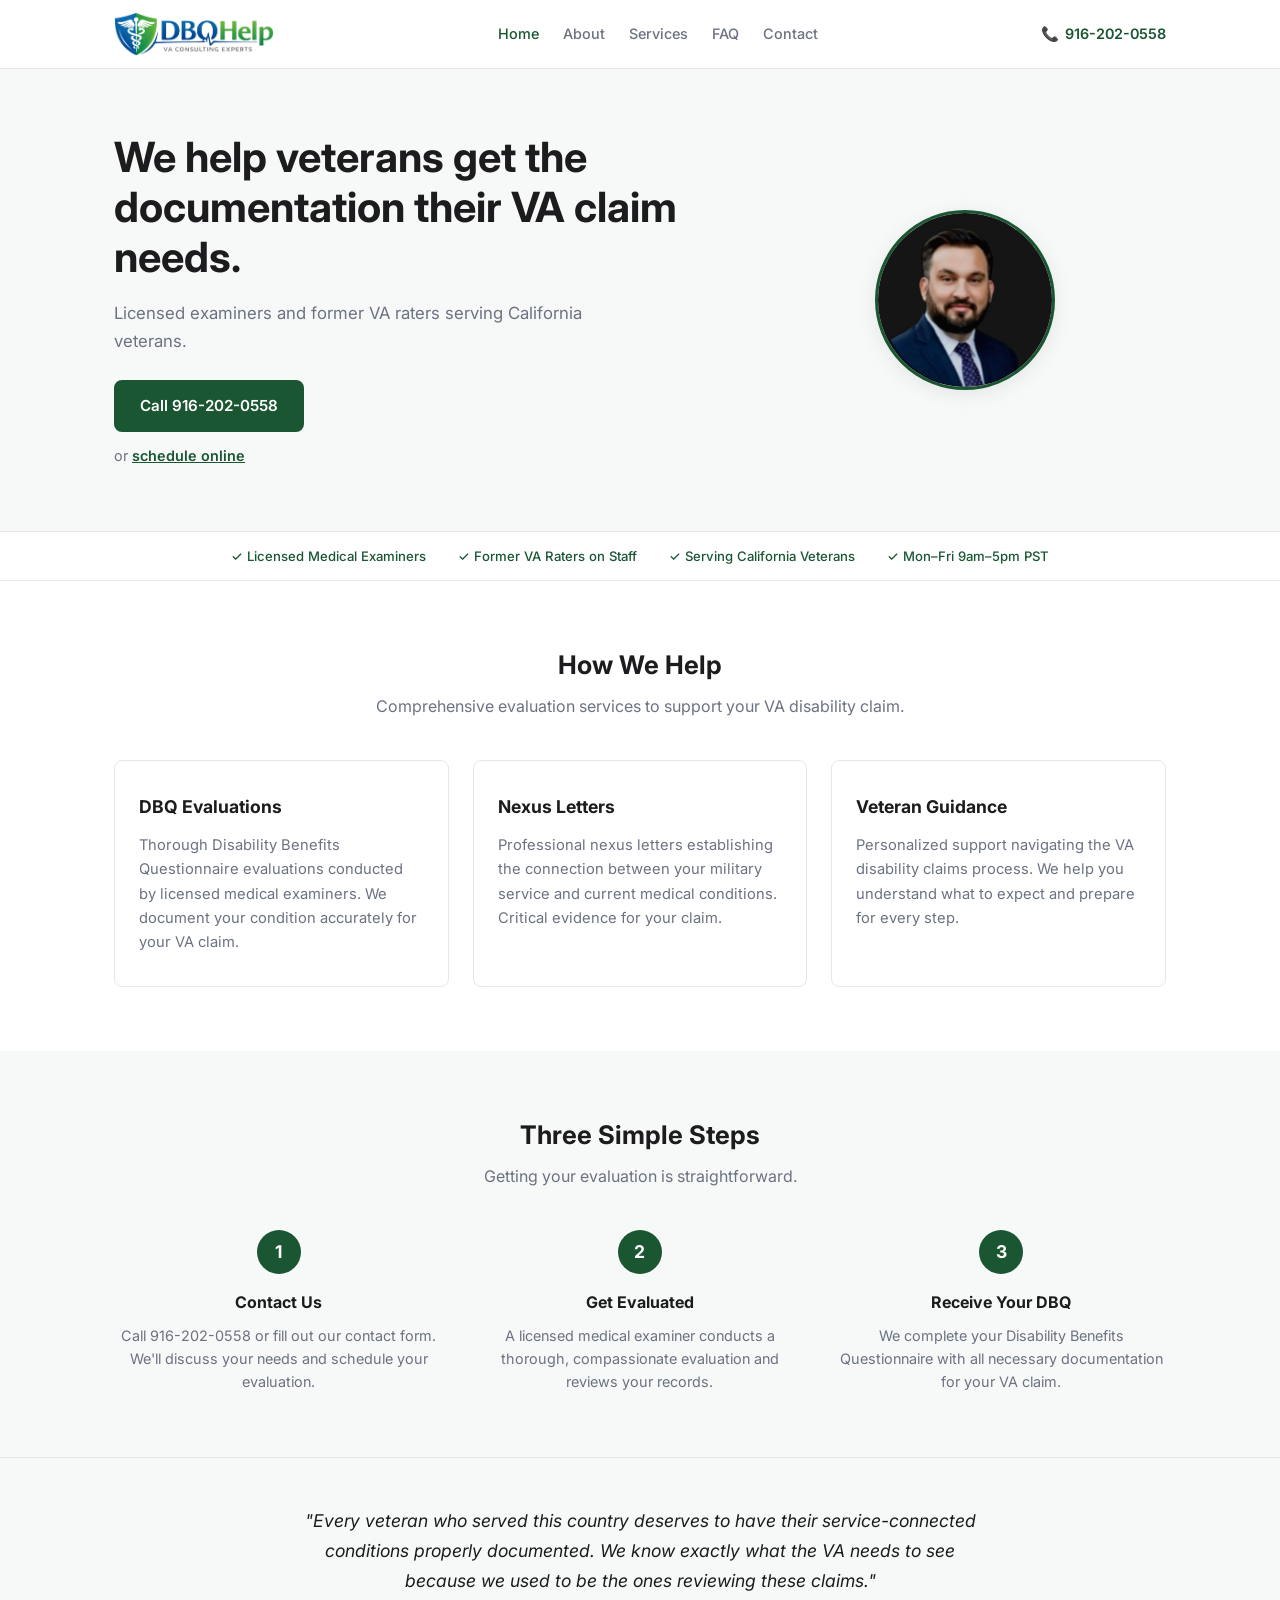
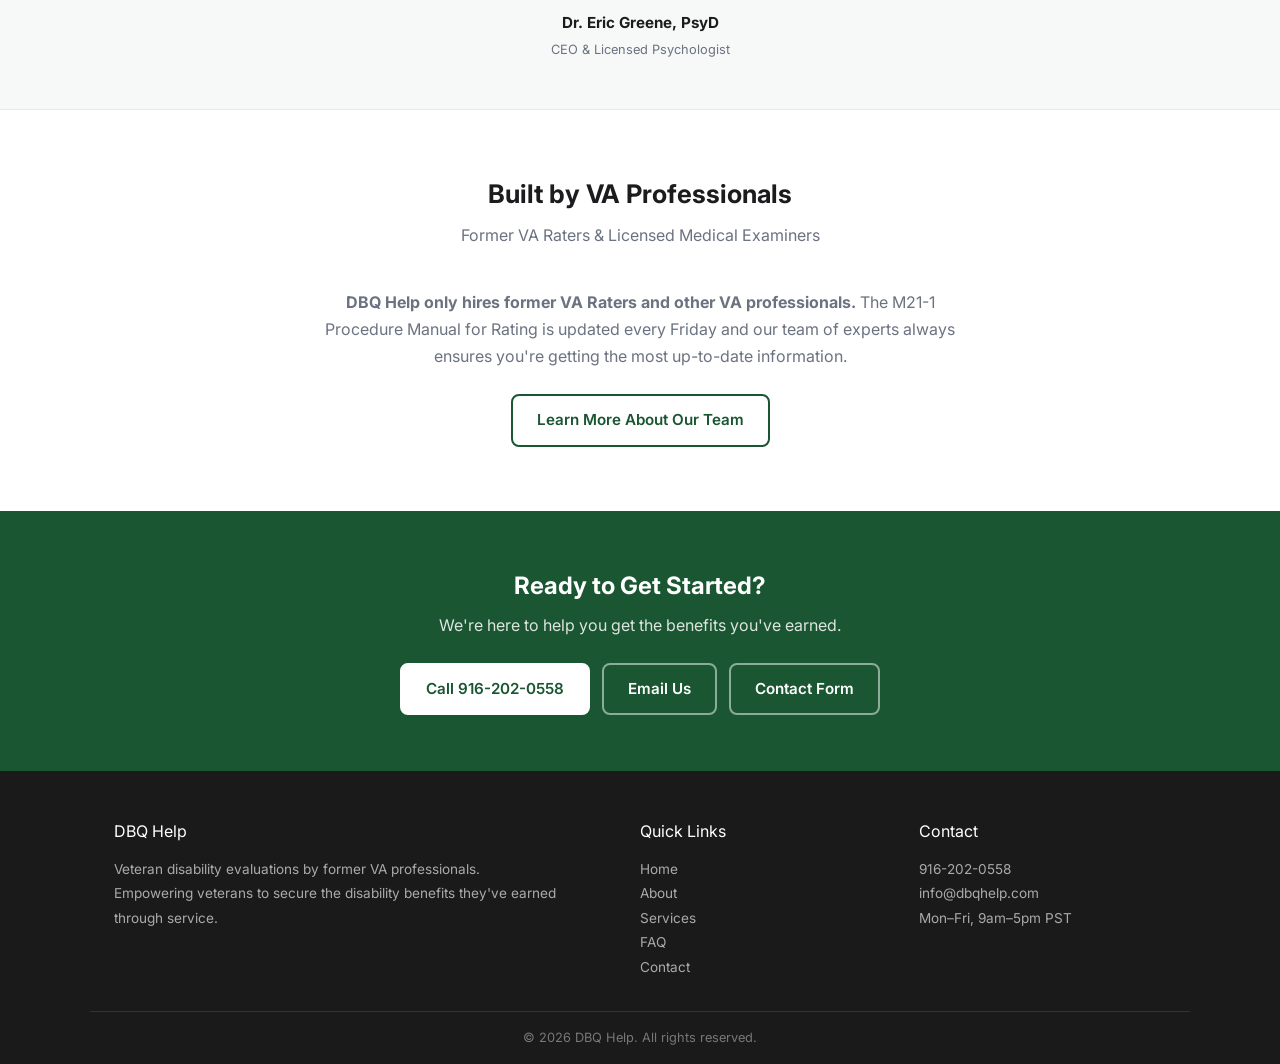
==== commit ec973171: "simplify hero: reduce cognitive load — one heading, one line, one clear CTA" ====
--- a/index.html
+++ b/index.html
@@ -54,24 +54,19 @@
   <!-- Main -->
   <main id="main">
 
-    <!-- Hero: Light, clean, clinical -->
+    <!-- Hero: Light, clean, calm -->
     <section class="hero" aria-labelledby="hero-heading">
       <div class="hero__inner container">
         <div class="hero__content">
-          <p class="hero__eyebrow">California Veteran Disability Evaluations</p>
-          <h1 id="hero-heading">Get the documentation your VA claim needs.</h1>
-          <p class="hero__sub">Licensed medical examiners — including former VA raters — conducting thorough DBQ evaluations and nexus letters for veterans across California.</p>
-          <div class="hero__actions">
-            <a href="tel:+19162020558" class="btn btn--primary">Call 916-202-0558</a>
-            <a href="contact.html" class="btn btn--outline">Schedule Evaluation</a>
-          </div>
+          <h1 id="hero-heading">We help veterans get the documentation their VA claim needs.</h1>
+          <p class="hero__sub">Licensed examiners and former VA raters serving California veterans.</p>
+          <a href="tel:+19162020558" class="btn btn--primary">Call 916-202-0558</a>
+          <p class="hero__alt-action">or <a href="contact.html">schedule online</a></p>
         </div>
         <div class="hero__person">
           <div class="hero__photo">
-            <img src="img/dr-greene.png" alt="Dr. Eric Greene, PsyD — CEO and Licensed Psychologist" width="436" height="436">
-          </div>
-          <p class="hero__doctor-name">Dr. Eric Greene, PsyD</p>
-          <p class="hero__doctor-title">CEO & Licensed Psychologist</p>
+            <img src="img/dr-greene.png" alt="Dr. Eric Greene, PsyD" width="436" height="436">
+          </div>
         </div>
       </div>
     </section>
--- a/dbq-a.css
+++ b/dbq-a.css
@@ -68,10 +68,6 @@
   display: grid; grid-template-columns: 1.2fr 0.8fr;
   gap: 3rem; align-items: center;
 }
-.hero__eyebrow {
-  font-size: 0.8rem; font-weight: 600; letter-spacing: 0.05em;
-  text-transform: uppercase; color: var(--a-green-soft); margin-bottom: 0.5rem;
-}
 .hero__inner h1 {
   font-size: clamp(1.8rem, 3.5vw, 2.6rem);
   font-weight: 700; line-height: 1.2; color: var(--a-text);
@@ -81,18 +77,21 @@
   font-size: 1.05rem; color: var(--a-text-muted); line-height: 1.7;
   margin-bottom: 1.5rem; max-width: 540px;
 }
-.hero__actions { display: flex; gap: 0.75rem; flex-wrap: wrap; }
+.hero__alt-action {
+  margin-top: 0.75rem; font-size: 0.9rem; color: var(--a-text-muted);
+}
+.hero__alt-action a {
+  color: var(--a-green); font-weight: 600; text-decoration: underline;
+}
 
 /* Photo */
 .hero__person { text-align: center; }
 .hero__photo {
   width: 180px; height: 180px; border-radius: 50%; overflow: hidden;
-  margin: 0 auto 1rem; border: 3px solid var(--a-green);
+  margin: 0 auto; border: 3px solid var(--a-green);
   box-shadow: 0 4px 20px rgba(0,0,0,0.08);
 }
 .hero__photo img { width: 100%; height: 100%; object-fit: cover; }
-.hero__doctor-name { font-weight: 700; font-size: 1rem; color: var(--a-text); }
-.hero__doctor-title { font-size: 0.85rem; color: var(--a-text-muted); }
 
 /* ── Buttons ── */
 .btn {
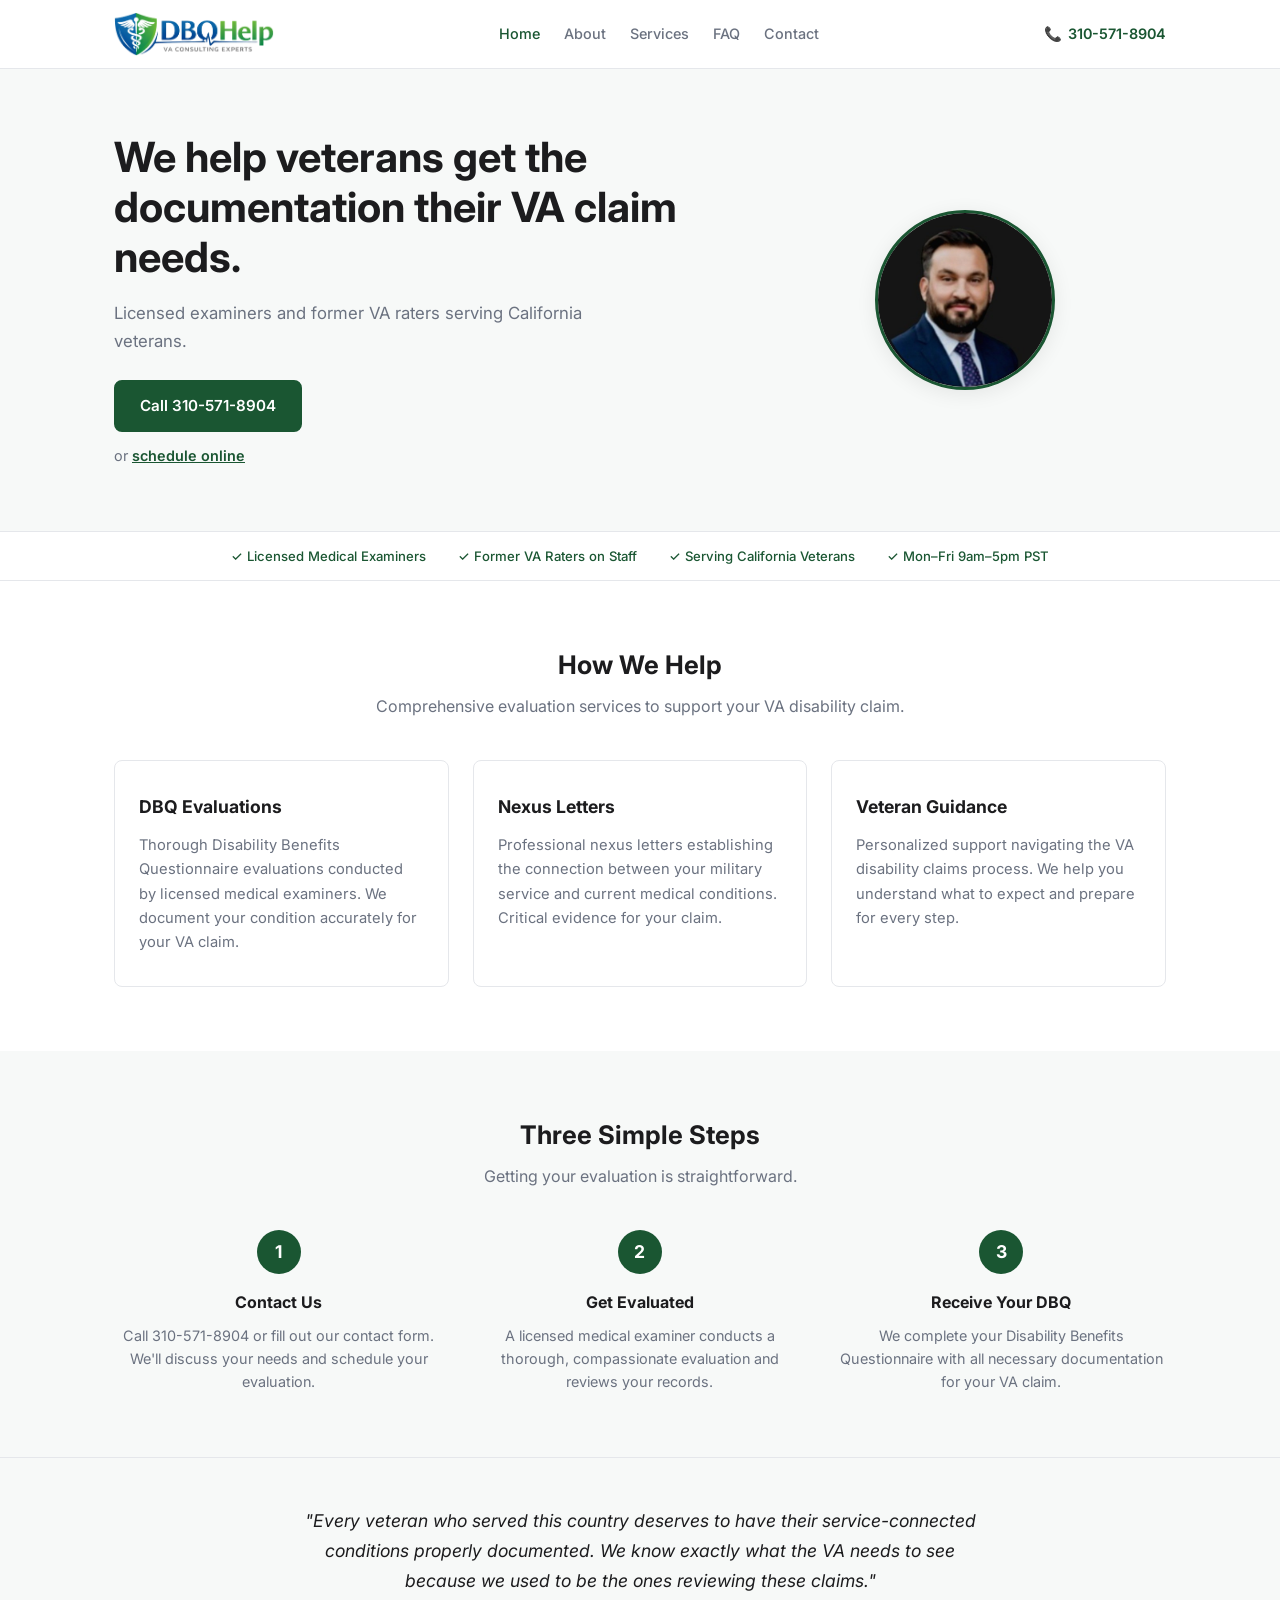
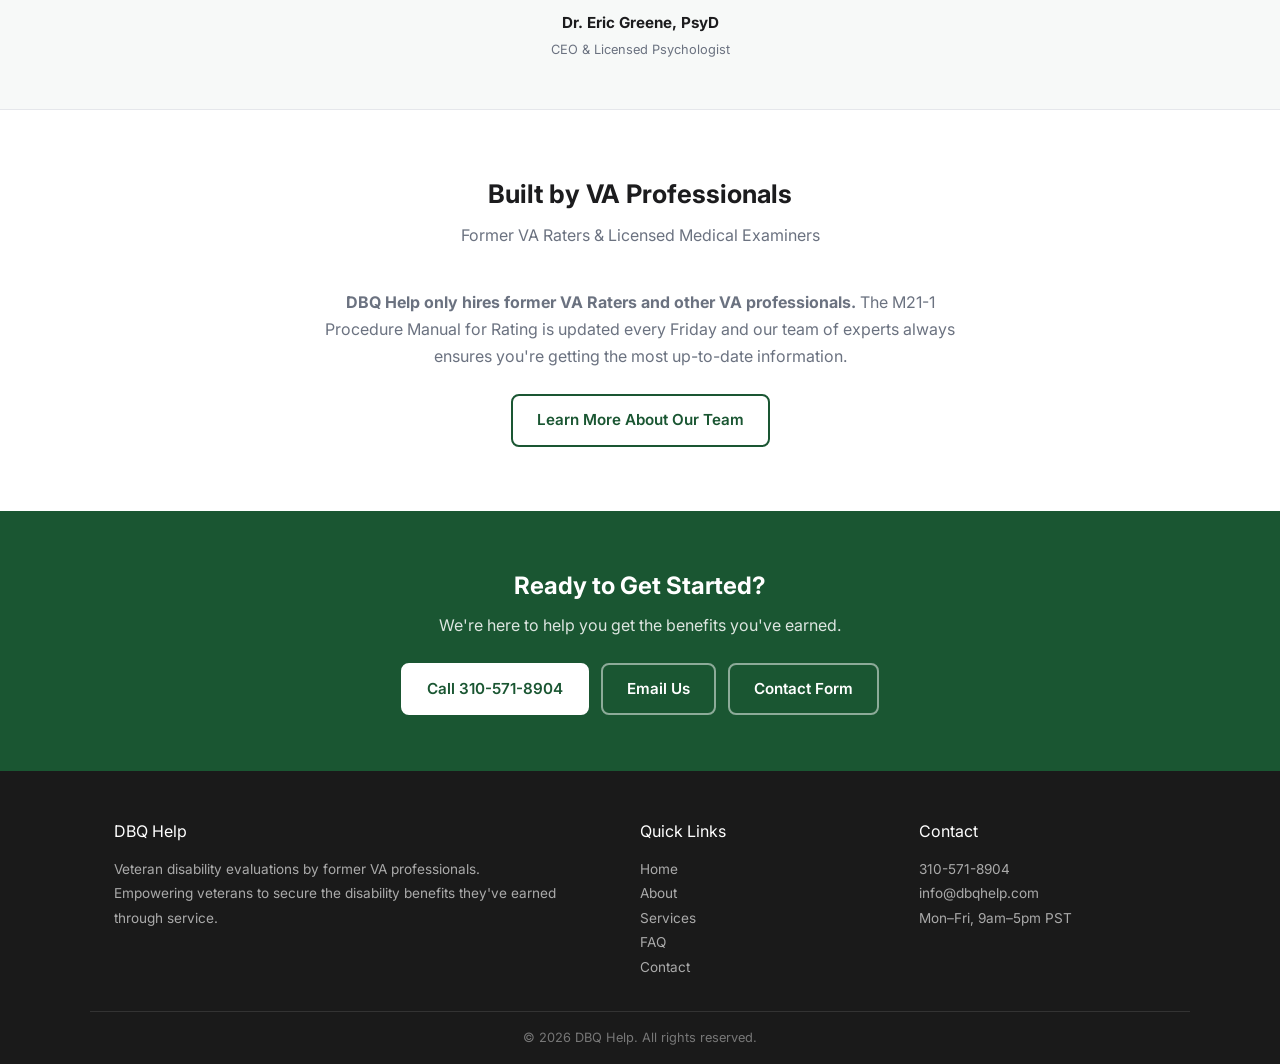
==== commit b06a7de3: "update phone: 310-571-8904" ====
--- a/index.html
+++ b/index.html
@@ -15,7 +15,7 @@
     "@type": "MedicalBusiness",
     "name": "DBQ Help",
     "url": "https://dbqhelp.com",
-    "telephone": "+1-916-202-0558",
+    "telephone": "+1-310-571-8904",
     "email": "info@dbqhelp.com",
     "areaServed": { "@type": "State", "name": "California" },
     "description": "Expert DBQ evaluations and nexus letters for California veterans by former VA professionals."
@@ -44,9 +44,9 @@
         <a href="faq.html">FAQ</a>
         <a href="contact.html">Contact</a>
       </nav>
-      <a href="tel:+19162020558" class="site-header__phone">
+      <a href="tel:+13105718904" class="site-header__phone">
         <span class="phone-icon">📞</span>
-        916-202-0558
+        310-571-8904
       </a>
     </div>
   </header>
@@ -60,7 +60,7 @@
         <div class="hero__content">
           <h1 id="hero-heading">We help veterans get the documentation their VA claim needs.</h1>
           <p class="hero__sub">Licensed examiners and former VA raters serving California veterans.</p>
-          <a href="tel:+19162020558" class="btn btn--primary">Call 916-202-0558</a>
+          <a href="tel:+13105718904" class="btn btn--primary">Call 310-571-8904</a>
           <p class="hero__alt-action">or <a href="contact.html">schedule online</a></p>
         </div>
         <div class="hero__person">
@@ -116,7 +116,7 @@
           <div class="step">
             <div class="step__num">1</div>
             <h3>Contact Us</h3>
-            <p>Call 916-202-0558 or fill out our contact form. We'll discuss your needs and schedule your evaluation.</p>
+            <p>Call 310-571-8904 or fill out our contact form. We'll discuss your needs and schedule your evaluation.</p>
           </div>
           <div class="step">
             <div class="step__num">2</div>
@@ -165,7 +165,7 @@
         <h2 id="cta-heading">Ready to Get Started?</h2>
         <p>We're here to help you get the benefits you've earned.</p>
         <div class="cta__actions">
-          <a href="tel:+19162020558" class="btn btn--white">Call 916-202-0558</a>
+          <a href="tel:+13105718904" class="btn btn--white">Call 310-571-8904</a>
           <a href="mailto:info@dbqhelp.com" class="btn btn--outline-white">Email Us</a>
           <a href="contact.html" class="btn btn--outline-white">Contact Form</a>
         </div>
@@ -192,7 +192,7 @@
       </div>
       <div class="site-footer__col">
         <h3>Contact</h3>
-        <p><a href="tel:+19162020558">916-202-0558</a></p>
+        <p><a href="tel:+13105718904">310-571-8904</a></p>
         <p><a href="mailto:info@dbqhelp.com">info@dbqhelp.com</a></p>
         <p>Mon–Fri, 9am–5pm PST</p>
       </div>
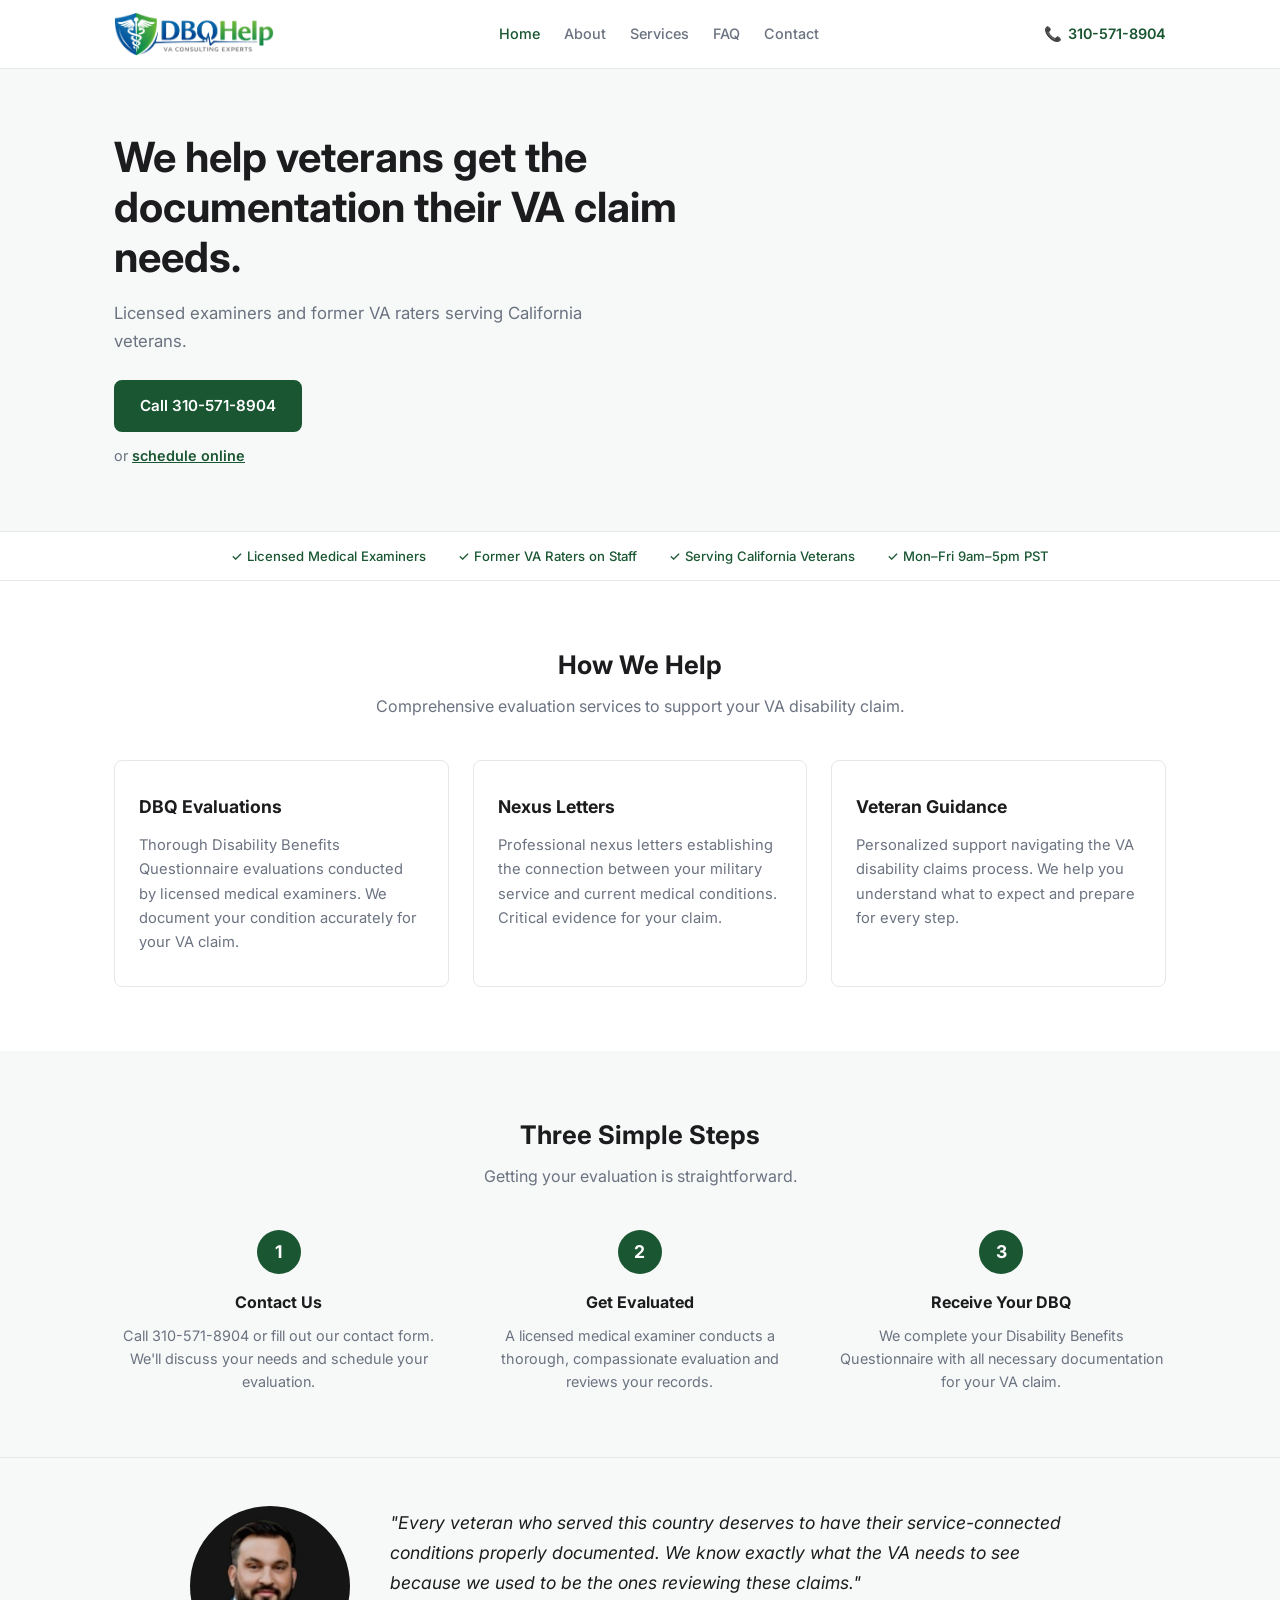
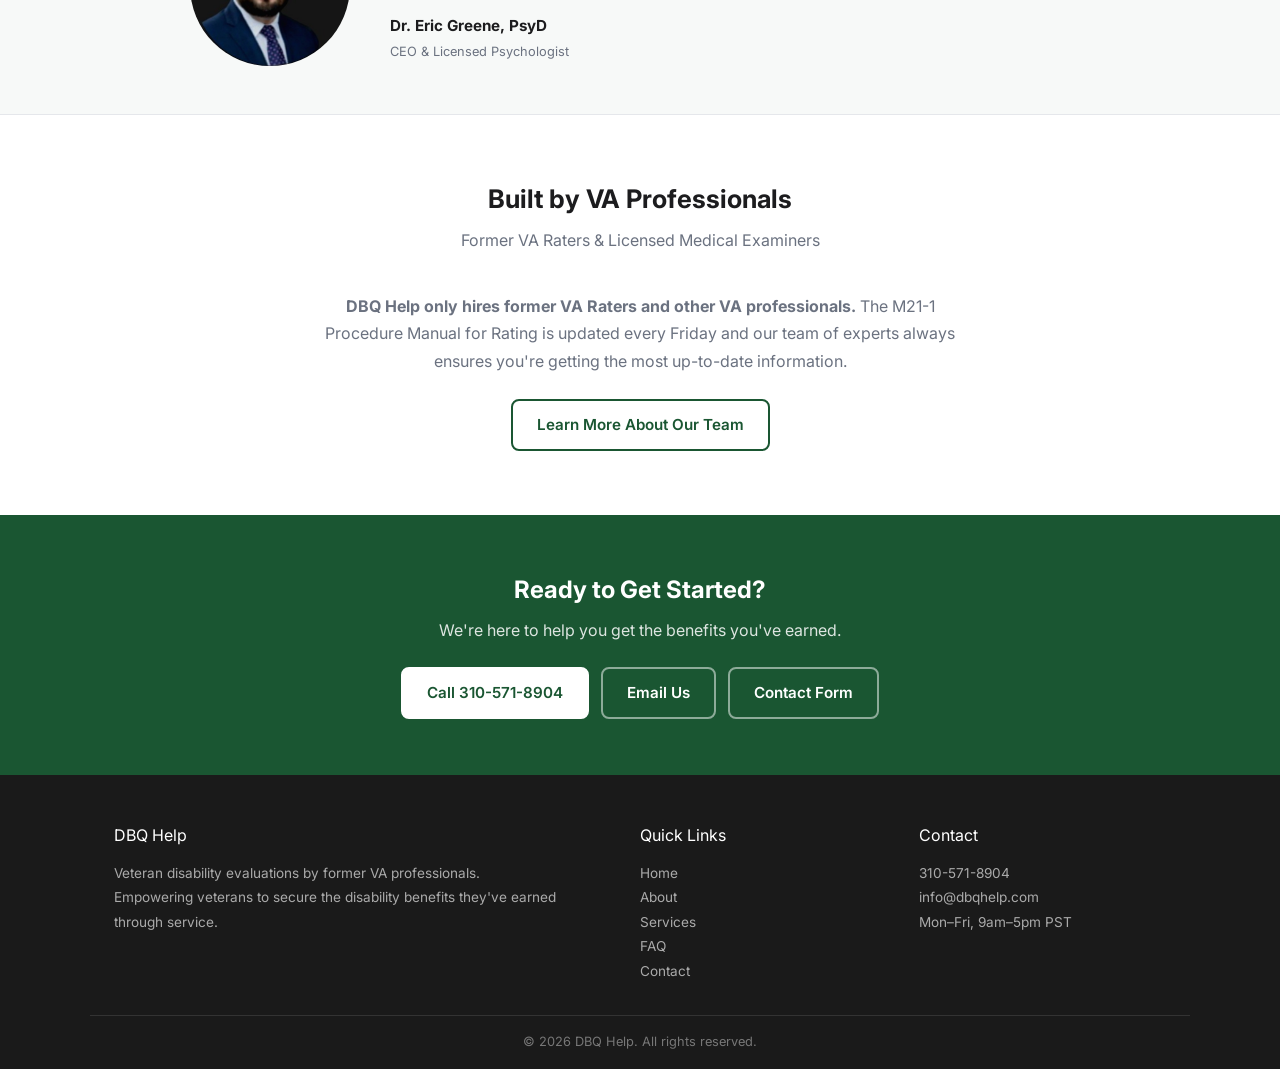
==== commit 8000e06e: "move dr greene photo from hero to quote section" ====
--- a/index.html
+++ b/index.html
@@ -63,11 +63,6 @@
           <a href="tel:+13105718904" class="btn btn--primary">Call 310-571-8904</a>
           <p class="hero__alt-action">or <a href="contact.html">schedule online</a></p>
         </div>
-        <div class="hero__person">
-          <div class="hero__photo">
-            <img src="img/dr-greene.png" alt="Dr. Eric Greene, PsyD" width="436" height="436">
-          </div>
-        </div>
       </div>
     </section>
 
@@ -135,13 +130,18 @@
     <!-- Quote -->
     <section class="quote-section" aria-label="Message from Dr. Greene">
       <div class="container">
-        <blockquote class="quote-block">
-          <p>"Every veteran who served this country deserves to have their service-connected conditions properly documented. We know exactly what the VA needs to see because we used to be the ones reviewing these claims."</p>
-          <footer>
-            <strong>Dr. Eric Greene, PsyD</strong>
-            <span>CEO & Licensed Psychologist</span>
-          </footer>
-        </blockquote>
+        <div class="quote-section__inner">
+          <div class="quote-section__photo">
+            <img src="img/dr-greene.png" alt="Dr. Eric Greene, PsyD" width="436" height="436">
+          </div>
+          <blockquote class="quote-block">
+            <p>"Every veteran who served this country deserves to have their service-connected conditions properly documented. We know exactly what the VA needs to see because we used to be the ones reviewing these claims."</p>
+            <footer>
+              <strong>Dr. Eric Greene, PsyD</strong>
+              <span>CEO & Licensed Psychologist</span>
+            </footer>
+          </blockquote>
+        </div>
       </div>
     </section>
 
--- a/dbq-a.css
+++ b/dbq-a.css
@@ -175,8 +175,18 @@
   padding: 3rem 0; background: var(--a-surface-alt);
   border-top: 1px solid var(--a-border); border-bottom: 1px solid var(--a-border);
 }
+.quote-section__inner {
+  display: flex; align-items: center; gap: 2.5rem;
+  max-width: 900px; margin: 0 auto;
+}
+.quote-section__photo {
+  flex-shrink: 0; width: 160px; height: 160px; border-radius: 50%; overflow: hidden;
+}
+.quote-section__photo img {
+  width: 100%; height: 100%; object-fit: cover;
+}
 .quote-block {
-  max-width: 700px; margin: 0 auto; text-align: center;
+  text-align: left;
 }
 .quote-block p {
   font-size: 1.1rem; font-style: italic; color: var(--a-text);
@@ -227,13 +237,14 @@
   .hero__inner { grid-template-columns: 1fr; text-align: center; }
   .hero__sub { max-width: 100%; }
   .hero__actions { justify-content: center; }
-  .hero__person { order: -1; }
-  .hero__photo { width: 140px; height: 140px; }
   .card-grid { grid-template-columns: 1fr; }
   .steps { grid-template-columns: 1fr; gap: 1.5rem; }
   .trust-bar__inner { flex-direction: column; align-items: center; gap: 0.5rem; }
   .site-header__nav { display: none; }
   .site-footer__inner { grid-template-columns: 1fr; }
+  .quote-section__inner { flex-direction: column; text-align: center; }
+  .quote-section__photo { width: 120px; height: 120px; }
+  .quote-block { text-align: center; }
 }
 
 @media (prefers-reduced-motion: reduce) {
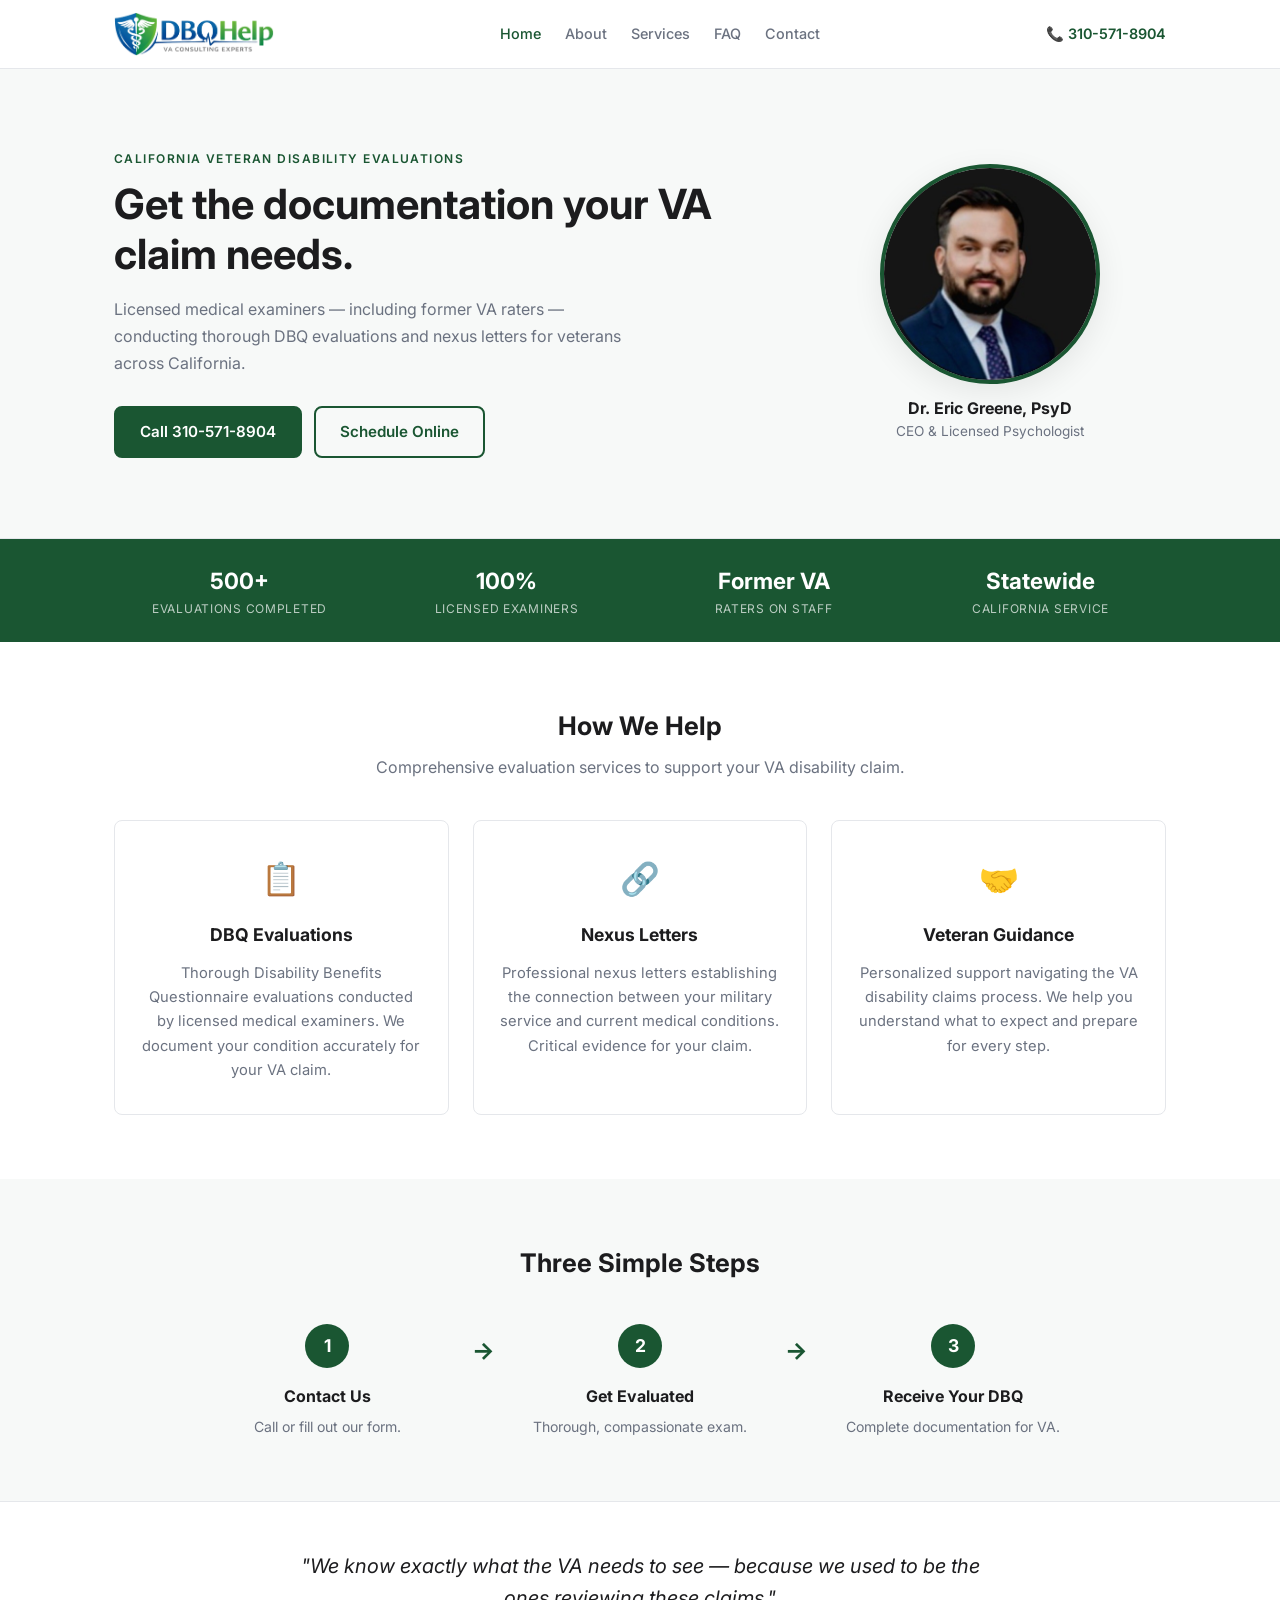
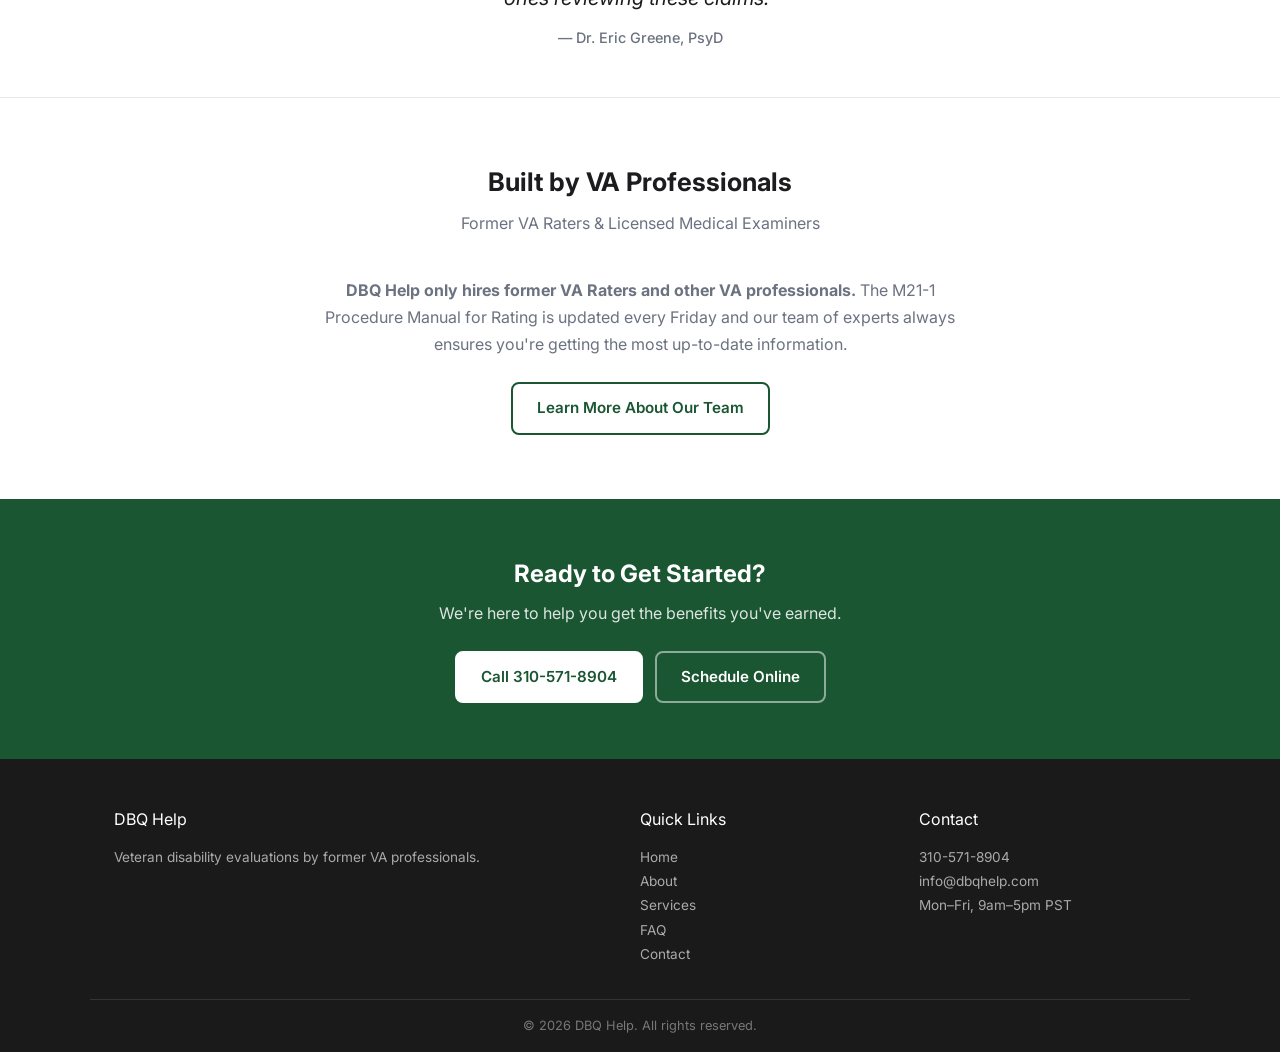
==== commit 14b5c480: "Redesign A: split hero, stats bar, arrow steps, inline quote" ====
--- a/index.html
+++ b/index.html
@@ -28,10 +28,9 @@
 </head>
 <body>
 
-  <!-- Skip Link -->
   <a href="#main" class="skip-link">Skip to main content</a>
 
-  <!-- Header -->
+  <!-- Header: white, thin border -->
   <header class="site-header">
     <div class="site-header__inner container">
       <a href="index.html" class="site-header__logo" aria-label="DBQ Help Home">
@@ -44,39 +43,57 @@
         <a href="faq.html">FAQ</a>
         <a href="contact.html">Contact</a>
       </nav>
-      <a href="tel:+13105718904" class="site-header__phone">
-        <span class="phone-icon">📞</span>
-        310-571-8904
-      </a>
+      <a href="tel:+13105718904" class="site-header__phone">📞 310-571-8904</a>
     </div>
   </header>
 
-  <!-- Main -->
   <main id="main">
 
-    <!-- Hero: Light, clean, calm -->
+    <!-- HERO A: Split layout — text LEFT, Dr. Greene photo RIGHT -->
     <section class="hero" aria-labelledby="hero-heading">
       <div class="hero__inner container">
         <div class="hero__content">
-          <h1 id="hero-heading">We help veterans get the documentation their VA claim needs.</h1>
-          <p class="hero__sub">Licensed examiners and former VA raters serving California veterans.</p>
-          <a href="tel:+13105718904" class="btn btn--primary">Call 310-571-8904</a>
-          <p class="hero__alt-action">or <a href="contact.html">schedule online</a></p>
-        </div>
-      </div>
-    </section>
-
-    <!-- Trust Bar -->
-    <section class="trust-bar" aria-label="Credentials">
-      <div class="trust-bar__inner container">
-        <div class="trust-bar__item">✓ Licensed Medical Examiners</div>
-        <div class="trust-bar__item">✓ Former VA Raters on Staff</div>
-        <div class="trust-bar__item">✓ Serving California Veterans</div>
-        <div class="trust-bar__item">✓ Mon–Fri 9am–5pm PST</div>
-      </div>
-    </section>
-
-    <!-- Services -->
+          <p class="hero__eyebrow">California Veteran Disability Evaluations</p>
+          <h1 id="hero-heading">Get the documentation your VA claim needs.</h1>
+          <p class="hero__sub">Licensed medical examiners — including former VA raters — conducting thorough DBQ evaluations and nexus letters for veterans across California.</p>
+          <div class="hero__actions">
+            <a href="tel:+13105718904" class="btn btn--primary">Call 310-571-8904</a>
+            <a href="contact.html" class="btn btn--outline">Schedule Online</a>
+          </div>
+        </div>
+        <div class="hero__person">
+          <div class="hero__photo">
+            <img src="img/dr-greene.png" alt="Dr. Eric Greene, PsyD" width="436" height="436">
+          </div>
+          <p class="hero__name">Dr. Eric Greene, PsyD</p>
+          <p class="hero__title">CEO &amp; Licensed Psychologist</p>
+        </div>
+      </div>
+    </section>
+
+    <!-- UNIQUE TO A: Stats bar with numbers -->
+    <section class="stats-bar" aria-label="Key facts">
+      <div class="stats-bar__inner container">
+        <div class="stats-bar__item">
+          <span class="stats-bar__number">500+</span>
+          <span class="stats-bar__label">Evaluations Completed</span>
+        </div>
+        <div class="stats-bar__item">
+          <span class="stats-bar__number">100%</span>
+          <span class="stats-bar__label">Licensed Examiners</span>
+        </div>
+        <div class="stats-bar__item">
+          <span class="stats-bar__number">Former VA</span>
+          <span class="stats-bar__label">Raters on Staff</span>
+        </div>
+        <div class="stats-bar__item">
+          <span class="stats-bar__number">Statewide</span>
+          <span class="stats-bar__label">California Service</span>
+        </div>
+      </div>
+    </section>
+
+    <!-- Services: cards with emoji icons -->
     <section class="section" aria-labelledby="services-heading">
       <div class="container">
         <div class="section__header">
@@ -85,14 +102,17 @@
         </div>
         <div class="card-grid">
           <div class="card">
+            <div class="card__icon">📋</div>
             <h3>DBQ Evaluations</h3>
             <p>Thorough Disability Benefits Questionnaire evaluations conducted by licensed medical examiners. We document your condition accurately for your VA claim.</p>
           </div>
           <div class="card">
+            <div class="card__icon">🔗</div>
             <h3>Nexus Letters</h3>
             <p>Professional nexus letters establishing the connection between your military service and current medical conditions. Critical evidence for your claim.</p>
           </div>
           <div class="card">
+            <div class="card__icon">🤝</div>
             <h3>Veteran Guidance</h3>
             <p>Personalized support navigating the VA disability claims process. We help you understand what to expect and prepare for every step.</p>
           </div>
@@ -100,48 +120,41 @@
       </div>
     </section>
 
-    <!-- Process -->
+    <!-- Process: horizontal with arrows -->
     <section class="section section--alt" aria-labelledby="process-heading">
       <div class="container">
         <div class="section__header">
           <h2 id="process-heading">Three Simple Steps</h2>
-          <p>Getting your evaluation is straightforward.</p>
         </div>
         <div class="steps">
           <div class="step">
             <div class="step__num">1</div>
             <h3>Contact Us</h3>
-            <p>Call 310-571-8904 or fill out our contact form. We'll discuss your needs and schedule your evaluation.</p>
-          </div>
+            <p>Call or fill out our form.</p>
+          </div>
+          <div class="step__arrow" aria-hidden="true">→</div>
           <div class="step">
             <div class="step__num">2</div>
             <h3>Get Evaluated</h3>
-            <p>A licensed medical examiner conducts a thorough, compassionate evaluation and reviews your records.</p>
-          </div>
+            <p>Thorough, compassionate exam.</p>
+          </div>
+          <div class="step__arrow" aria-hidden="true">→</div>
           <div class="step">
             <div class="step__num">3</div>
             <h3>Receive Your DBQ</h3>
-            <p>We complete your Disability Benefits Questionnaire with all necessary documentation for your VA claim.</p>
-          </div>
-        </div>
-      </div>
-    </section>
-
-    <!-- Quote -->
+            <p>Complete documentation for VA.</p>
+          </div>
+        </div>
+      </div>
+    </section>
+
+    <!-- Inline quote — small, elegant, NO photo -->
     <section class="quote-section" aria-label="Message from Dr. Greene">
       <div class="container">
-        <div class="quote-section__inner">
-          <div class="quote-section__photo">
-            <img src="img/dr-greene.png" alt="Dr. Eric Greene, PsyD" width="436" height="436">
-          </div>
-          <blockquote class="quote-block">
-            <p>"Every veteran who served this country deserves to have their service-connected conditions properly documented. We know exactly what the VA needs to see because we used to be the ones reviewing these claims."</p>
-            <footer>
-              <strong>Dr. Eric Greene, PsyD</strong>
-              <span>CEO & Licensed Psychologist</span>
-            </footer>
-          </blockquote>
-        </div>
+        <blockquote class="quote-block">
+          <p>"We know exactly what the VA needs to see — because we used to be the ones reviewing these claims."</p>
+          <footer>— Dr. Eric Greene, PsyD</footer>
+        </blockquote>
       </div>
     </section>
 
@@ -150,7 +163,7 @@
       <div class="container">
         <div class="section__header">
           <h2 id="team-heading">Built by VA Professionals</h2>
-          <p>Former VA Raters & Licensed Medical Examiners</p>
+          <p>Former VA Raters &amp; Licensed Medical Examiners</p>
         </div>
         <div class="team-note">
           <p><strong>DBQ Help only hires former VA Raters and other VA professionals.</strong> The M21-1 Procedure Manual for Rating is updated every Friday and our team of experts always ensures you're getting the most up-to-date information.</p>
@@ -166,21 +179,18 @@
         <p>We're here to help you get the benefits you've earned.</p>
         <div class="cta__actions">
           <a href="tel:+13105718904" class="btn btn--white">Call 310-571-8904</a>
-          <a href="mailto:info@dbqhelp.com" class="btn btn--outline-white">Email Us</a>
-          <a href="contact.html" class="btn btn--outline-white">Contact Form</a>
+          <a href="contact.html" class="btn btn--outline-white">Schedule Online</a>
         </div>
       </div>
     </section>
 
   </main>
 
-  <!-- Footer -->
   <footer class="site-footer">
     <div class="site-footer__inner container">
       <div class="site-footer__col">
         <h3>DBQ Help</h3>
         <p>Veteran disability evaluations by former VA professionals.</p>
-        <p>Empowering veterans to secure the disability benefits they've earned through service.</p>
       </div>
       <div class="site-footer__col">
         <h3>Quick Links</h3>
@@ -197,13 +207,9 @@
         <p>Mon–Fri, 9am–5pm PST</p>
       </div>
     </div>
-    <div class="site-footer__bottom">
-      <p>&copy; 2026 DBQ Help. All rights reserved.</p>
-    </div>
+    <div class="site-footer__bottom"><p>&copy; 2026 DBQ Help. All rights reserved.</p></div>
   </footer>
-
   <script src="dbq-app.js"></script>
-  <!-- GA4 placeholder -->
   <script async src="https://www.googletagmanager.com/gtag/js?id=G-XXXXXXXXXX"></script>
   <script>window.dataLayer=window.dataLayer||[];function gtag(){dataLayer.push(arguments)}gtag("js",new Date);gtag("config","G-XXXXXXXXXX")</script>
 </body>
--- a/dbq-a.css
+++ b/dbq-a.css
@@ -1,10 +1,9 @@
 /* ═══════════════════════════════════════════
-   Variation A — "Clinical Trust"
-   Light hero, white space, private practice.
-   One dark CTA band at the bottom.
+   Variation A — "Clean Clinical"
+   Light, airy, private-practice feel.
+   Split hero with photo. Stats bar. Arrow steps.
    ═══════════════════════════════════════════ */
 
-/* ── Tokens ── */
 :root {
   --a-green:        #1a5632;
   --a-green-soft:   #2c7a50;
@@ -17,21 +16,16 @@
   --a-font:         'Inter', system-ui, -apple-system, sans-serif;
 }
 
-/* ── Reset baseline ── */
 *, *::before, *::after { box-sizing: border-box; margin: 0; padding: 0; }
 body { font-family: var(--a-font); color: var(--a-text); background: var(--a-surface); line-height: 1.6; -webkit-font-smoothing: antialiased; }
 img { max-width: 100%; display: block; }
 a { color: var(--a-green); text-decoration: none; }
-
-/* ── Layout ── */
 .container { max-width: 1100px; margin: 0 auto; padding: 0 1.5rem; }
 
-/* ── Skip link ── */
 .skip-link {
   position: absolute; left: -9999px; top: 1rem;
-  background: var(--a-green); color: #fff;
-  padding: 0.5rem 1rem; border-radius: var(--a-radius);
-  z-index: 1000; font-weight: 600;
+  background: var(--a-green); color: #fff; padding: 0.5rem 1rem;
+  border-radius: var(--a-radius); z-index: 1000; font-weight: 600;
 }
 .skip-link:focus { left: 1rem; }
 
@@ -55,156 +49,139 @@
 .site-header__nav a[aria-current] { color: var(--a-green); }
 .site-header__phone {
   font-weight: 600; font-size: 0.9rem; color: var(--a-green);
-  display: flex; align-items: center; gap: 0.35rem;
-}
-
-/* ── Hero: LIGHT ── */
+}
+
+/* ── HERO: Split layout — text LEFT, photo RIGHT ── */
 .hero {
   background: var(--a-surface-alt);
-  padding: 4rem 0;
+  padding: 5rem 0;
   border-bottom: 1px solid var(--a-border);
 }
 .hero__inner {
-  display: grid; grid-template-columns: 1.2fr 0.8fr;
-  gap: 3rem; align-items: center;
-}
-.hero__inner h1 {
+  display: grid;
+  grid-template-columns: 1.3fr 0.7fr;
+  gap: 3rem;
+  align-items: center;
+}
+.hero__eyebrow {
+  text-transform: uppercase; font-size: 0.75rem; font-weight: 600;
+  letter-spacing: 0.12em; color: var(--a-green); margin-bottom: 0.75rem;
+}
+.hero__content h1 {
   font-size: clamp(1.8rem, 3.5vw, 2.6rem);
   font-weight: 700; line-height: 1.2; color: var(--a-text);
   margin-bottom: 1rem;
 }
 .hero__sub {
-  font-size: 1.05rem; color: var(--a-text-muted); line-height: 1.7;
-  margin-bottom: 1.5rem; max-width: 540px;
-}
-.hero__alt-action {
-  margin-top: 0.75rem; font-size: 0.9rem; color: var(--a-text-muted);
-}
-.hero__alt-action a {
-  color: var(--a-green); font-weight: 600; text-decoration: underline;
-}
-
-/* Photo */
+  font-size: 1rem; color: var(--a-text-muted); line-height: 1.7;
+  margin-bottom: 1.75rem; max-width: 520px;
+}
+.hero__actions { display: flex; gap: 0.75rem; flex-wrap: wrap; }
+
+/* Photo side */
 .hero__person { text-align: center; }
 .hero__photo {
-  width: 180px; height: 180px; border-radius: 50%; overflow: hidden;
-  margin: 0 auto; border: 3px solid var(--a-green);
-  box-shadow: 0 4px 20px rgba(0,0,0,0.08);
+  width: 220px; height: 220px; border-radius: 50%; overflow: hidden;
+  margin: 0 auto 0.75rem; border: 4px solid var(--a-green);
+  box-shadow: 0 8px 30px rgba(0,0,0,0.08);
 }
 .hero__photo img { width: 100%; height: 100%; object-fit: cover; }
+.hero__name { font-weight: 700; font-size: 1rem; color: var(--a-text); }
+.hero__title { font-size: 0.85rem; color: var(--a-text-muted); }
+
+/* ── STATS BAR (unique to A) ── */
+.stats-bar {
+  background: var(--a-green);
+  padding: 1.5rem 0;
+}
+.stats-bar__inner {
+  display: grid; grid-template-columns: repeat(4, 1fr); gap: 1rem;
+  text-align: center;
+}
+.stats-bar__number {
+  display: block; font-size: 1.4rem; font-weight: 700; color: #fff;
+}
+.stats-bar__label {
+  display: block; font-size: 0.75rem; color: rgba(255,255,255,0.7);
+  text-transform: uppercase; letter-spacing: 0.06em;
+}
 
 /* ── Buttons ── */
 .btn {
   display: inline-flex; align-items: center; gap: 0.5rem;
   padding: 0.75rem 1.5rem; border-radius: var(--a-radius);
   font-weight: 600; font-size: 0.95rem; cursor: pointer;
-  transition: all 0.15s; border: 2px solid transparent;
-  text-decoration: none;
-}
-.btn--primary {
-  background: var(--a-green); color: #fff; border-color: var(--a-green);
-}
+  transition: all 0.15s; border: 2px solid transparent; text-decoration: none;
+}
+.btn--primary { background: var(--a-green); color: #fff; border-color: var(--a-green); }
 .btn--primary:hover { background: #155a3a; }
-.btn--outline {
-  background: transparent; color: var(--a-green);
-  border-color: var(--a-green);
-}
+.btn--outline { background: transparent; color: var(--a-green); border-color: var(--a-green); }
 .btn--outline:hover { background: var(--a-surface-alt); }
-.btn--white {
-  background: #fff; color: var(--a-green); border-color: #fff;
-}
+.btn--white { background: #fff; color: var(--a-green); border-color: #fff; }
 .btn--white:hover { background: #f0f0f0; }
-.btn--outline-white {
-  background: transparent; color: #fff; border-color: rgba(255,255,255,0.5);
-}
+.btn--outline-white { background: transparent; color: #fff; border-color: rgba(255,255,255,0.5); }
 .btn--outline-white:hover { background: rgba(255,255,255,0.1); }
-
-/* ── Trust Bar ── */
-.trust-bar {
-  background: var(--a-surface);
-  padding: 0.85rem 0;
-  border-bottom: 1px solid var(--a-border);
-}
-.trust-bar__inner {
-  display: flex; justify-content: center; gap: 2rem; flex-wrap: wrap;
-}
-.trust-bar__item {
-  font-size: 0.82rem; font-weight: 500; color: var(--a-green);
-  white-space: nowrap;
-}
 
 /* ── Sections ── */
 .section { padding: 4rem 0; }
 .section--alt { background: var(--a-surface-alt); }
 .section__header {
-  text-align: center; margin-bottom: 2.5rem; max-width: 600px; margin-left: auto; margin-right: auto;
-}
-.section__header h2 {
-  font-size: 1.6rem; font-weight: 700; color: var(--a-text); margin-bottom: 0.5rem;
-}
-.section__header p { color: var(--a-text-muted); font-size: 1rem; }
-
-/* ── Cards ── */
-.card-grid {
-  display: grid; grid-template-columns: repeat(3, 1fr); gap: 1.5rem;
-}
+  text-align: center; margin-bottom: 2.5rem;
+  max-width: 600px; margin-left: auto; margin-right: auto;
+}
+.section__header h2 { font-size: 1.6rem; font-weight: 700; color: var(--a-text); margin-bottom: 0.5rem; }
+.section__header p { color: var(--a-text-muted); }
+
+/* ── Cards with icons ── */
+.card-grid { display: grid; grid-template-columns: repeat(3, 1fr); gap: 1.5rem; }
 .card {
   background: var(--a-surface); border: 1px solid var(--a-border);
-  border-radius: var(--a-radius); padding: 2rem 1.5rem;
-}
-.card h3 {
-  font-size: 1.1rem; font-weight: 700; color: var(--a-text);
-  margin-bottom: 0.75rem;
-}
+  border-radius: var(--a-radius); padding: 2rem 1.5rem; text-align: center;
+}
+.card__icon { font-size: 2rem; margin-bottom: 1rem; }
+.card h3 { font-size: 1.1rem; font-weight: 700; margin-bottom: 0.75rem; }
 .card p { color: var(--a-text-muted); font-size: 0.92rem; line-height: 1.65; }
 
-/* ── Steps ── */
-.steps { display: grid; grid-template-columns: repeat(3, 1fr); gap: 2rem; }
-.step { text-align: center; }
+/* ── Steps with arrows ── */
+.steps {
+  display: flex; align-items: flex-start; justify-content: center;
+  gap: 0; max-width: 900px; margin: 0 auto;
+}
+.step { text-align: center; flex: 1; }
 .step__num {
   width: 44px; height: 44px; border-radius: 50%;
   background: var(--a-green); color: #fff;
   display: inline-flex; align-items: center; justify-content: center;
   font-weight: 700; font-size: 1.1rem; margin-bottom: 1rem;
 }
-.step h3 { font-size: 1rem; font-weight: 700; margin-bottom: 0.5rem; }
-.step p { font-size: 0.9rem; color: var(--a-text-muted); line-height: 1.6; }
-
-/* ── Quote ── */
+.step h3 { font-size: 1rem; font-weight: 700; margin-bottom: 0.4rem; }
+.step p { font-size: 0.88rem; color: var(--a-text-muted); line-height: 1.5; }
+.step__arrow {
+  flex-shrink: 0; font-size: 1.5rem; color: var(--a-green);
+  margin-top: 0.5rem; padding: 0 0.5rem; font-weight: 700;
+}
+
+/* ── Quote: inline, minimal, no photo ── */
 .quote-section {
-  padding: 3rem 0; background: var(--a-surface-alt);
+  padding: 3rem 0; background: var(--a-surface);
   border-top: 1px solid var(--a-border); border-bottom: 1px solid var(--a-border);
 }
-.quote-section__inner {
-  display: flex; align-items: center; gap: 2.5rem;
-  max-width: 900px; margin: 0 auto;
-}
-.quote-section__photo {
-  flex-shrink: 0; width: 160px; height: 160px; border-radius: 50%; overflow: hidden;
-}
-.quote-section__photo img {
-  width: 100%; height: 100%; object-fit: cover;
-}
 .quote-block {
-  text-align: left;
+  max-width: 700px; margin: 0 auto; text-align: center;
 }
 .quote-block p {
-  font-size: 1.1rem; font-style: italic; color: var(--a-text);
-  line-height: 1.7; margin-bottom: 1rem;
-}
-.quote-block footer { color: var(--a-text-muted); }
-.quote-block footer strong {
-  display: block; color: var(--a-text); font-size: 0.95rem;
-}
-.quote-block footer span { font-size: 0.8rem; }
-
-/* ── Team note ── */
-.team-note {
-  max-width: 640px; margin: 0 auto; text-align: center;
-}
+  font-size: 1.25rem; font-style: italic; color: var(--a-text);
+  line-height: 1.6; margin-bottom: 0.75rem;
+}
+.quote-block footer {
+  font-size: 0.9rem; color: var(--a-text-muted); font-weight: 500;
+}
+
+/* ── Team ── */
+.team-note { max-width: 640px; margin: 0 auto; text-align: center; }
 .team-note p { color: var(--a-text-muted); margin-bottom: 1.5rem; line-height: 1.7; }
 
-/* ── CTA: the ONE dark section ── */
+/* ── CTA ── */
 .cta {
   background: var(--a-green); color: #fff;
   padding: 3.5rem 0; text-align: center;
@@ -214,21 +191,17 @@
 .cta__actions { display: flex; justify-content: center; gap: 0.75rem; flex-wrap: wrap; }
 
 /* ── Footer ── */
-.site-footer {
-  background: #1a1a1a; color: #ccc; padding: 3rem 0 0;
-}
+.site-footer { background: #1a1a1a; color: #ccc; padding: 3rem 0 0; }
 .site-footer__inner {
-  display: grid; grid-template-columns: 2fr 1fr 1fr;
-  gap: 2rem; max-width: 1100px; margin: 0 auto; padding: 0 1.5rem;
+  display: grid; grid-template-columns: 2fr 1fr 1fr; gap: 2rem;
+  max-width: 1100px; margin: 0 auto; padding: 0 1.5rem;
 }
 .site-footer__col h3 { color: #fff; font-size: 1rem; margin-bottom: 0.75rem; }
-.site-footer__col p,
-.site-footer__col a { color: #aaa; font-size: 0.85rem; line-height: 1.8; display: block; }
+.site-footer__col p, .site-footer__col a { color: #aaa; font-size: 0.85rem; line-height: 1.8; display: block; }
 .site-footer__col a:hover { color: #fff; }
 .site-footer__bottom {
-  border-top: 1px solid #333; margin-top: 2rem;
-  padding: 1rem 1.5rem; text-align: center;
-  max-width: 1100px; margin-left: auto; margin-right: auto;
+  border-top: 1px solid #333; margin-top: 2rem; padding: 1rem 1.5rem;
+  text-align: center; max-width: 1100px; margin-left: auto; margin-right: auto;
 }
 .site-footer__bottom p { font-size: 0.8rem; color: #777; }
 
@@ -237,14 +210,14 @@
   .hero__inner { grid-template-columns: 1fr; text-align: center; }
   .hero__sub { max-width: 100%; }
   .hero__actions { justify-content: center; }
+  .hero__person { order: -1; }
+  .hero__photo { width: 160px; height: 160px; }
+  .stats-bar__inner { grid-template-columns: repeat(2, 1fr); }
   .card-grid { grid-template-columns: 1fr; }
-  .steps { grid-template-columns: 1fr; gap: 1.5rem; }
-  .trust-bar__inner { flex-direction: column; align-items: center; gap: 0.5rem; }
+  .steps { flex-direction: column; gap: 1rem; }
+  .step__arrow { transform: rotate(90deg); }
   .site-header__nav { display: none; }
   .site-footer__inner { grid-template-columns: 1fr; }
-  .quote-section__inner { flex-direction: column; text-align: center; }
-  .quote-section__photo { width: 120px; height: 120px; }
-  .quote-block { text-align: center; }
 }
 
 @media (prefers-reduced-motion: reduce) {
